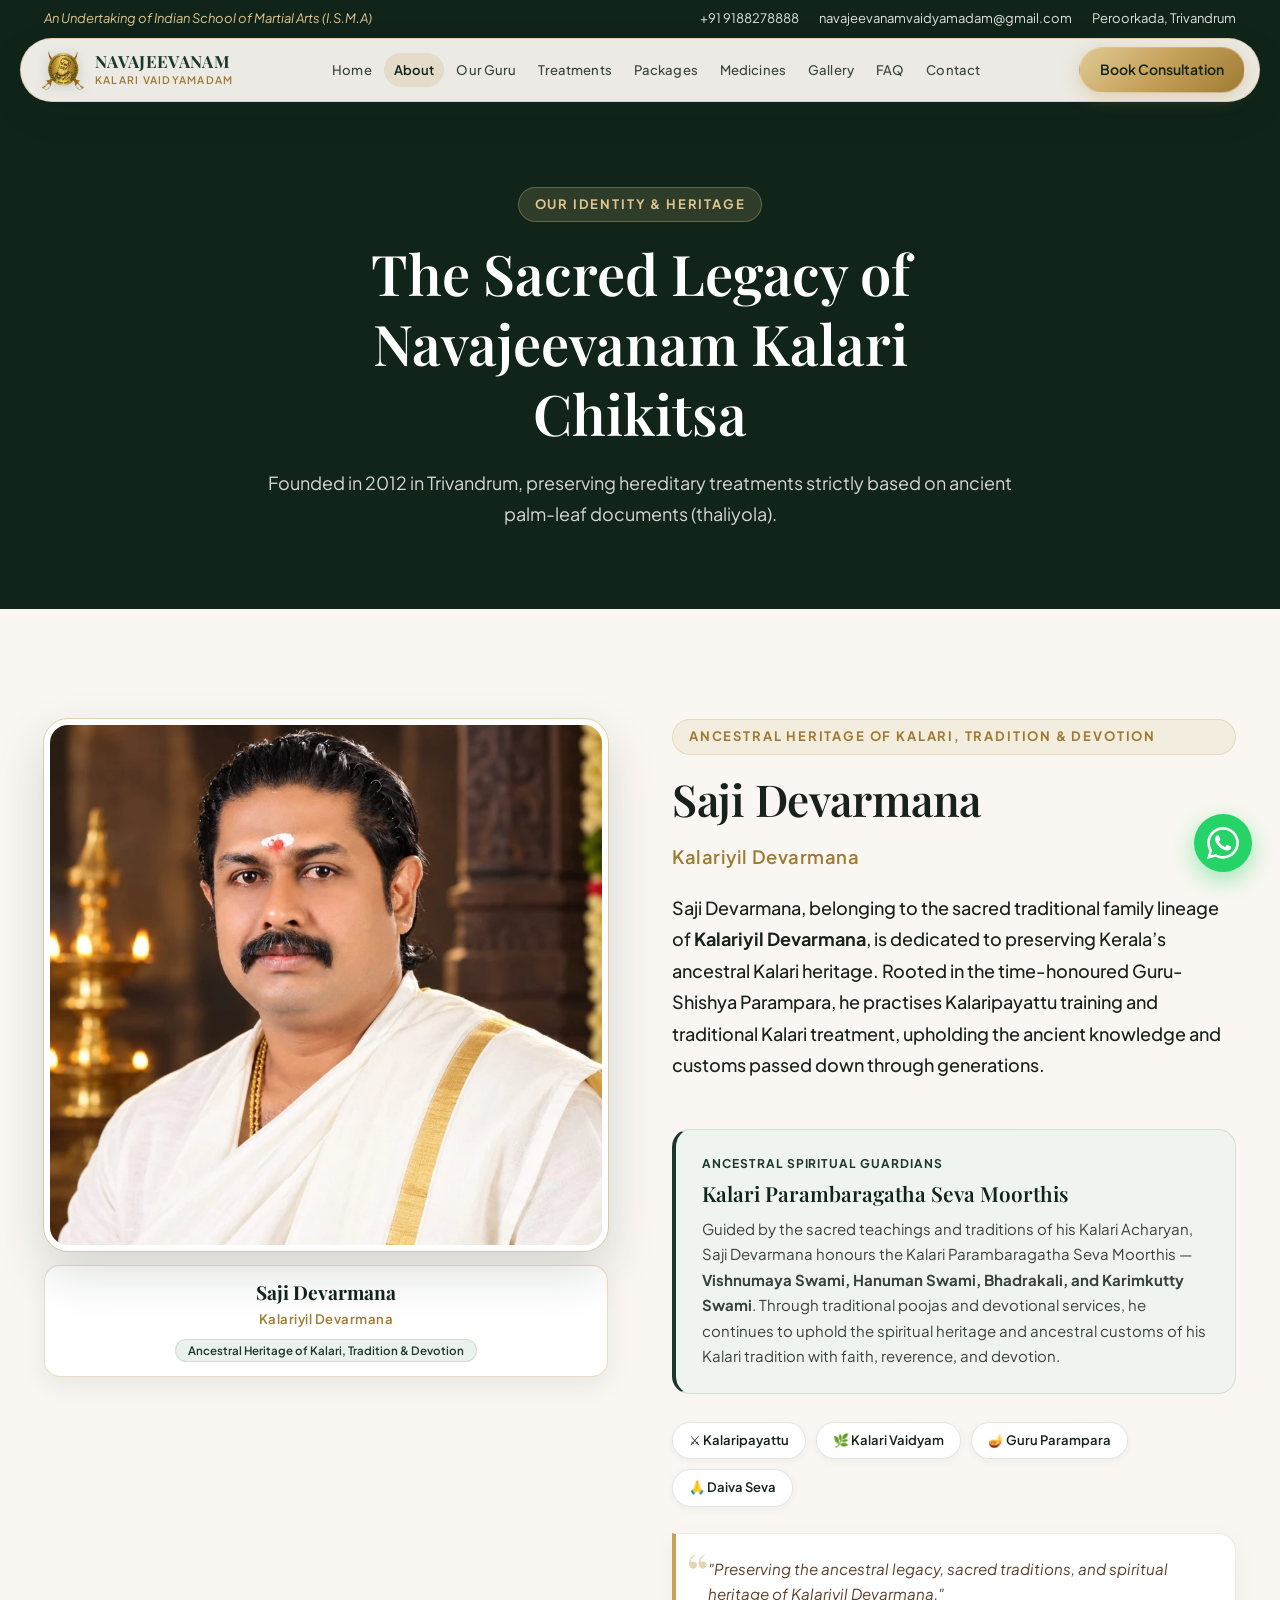
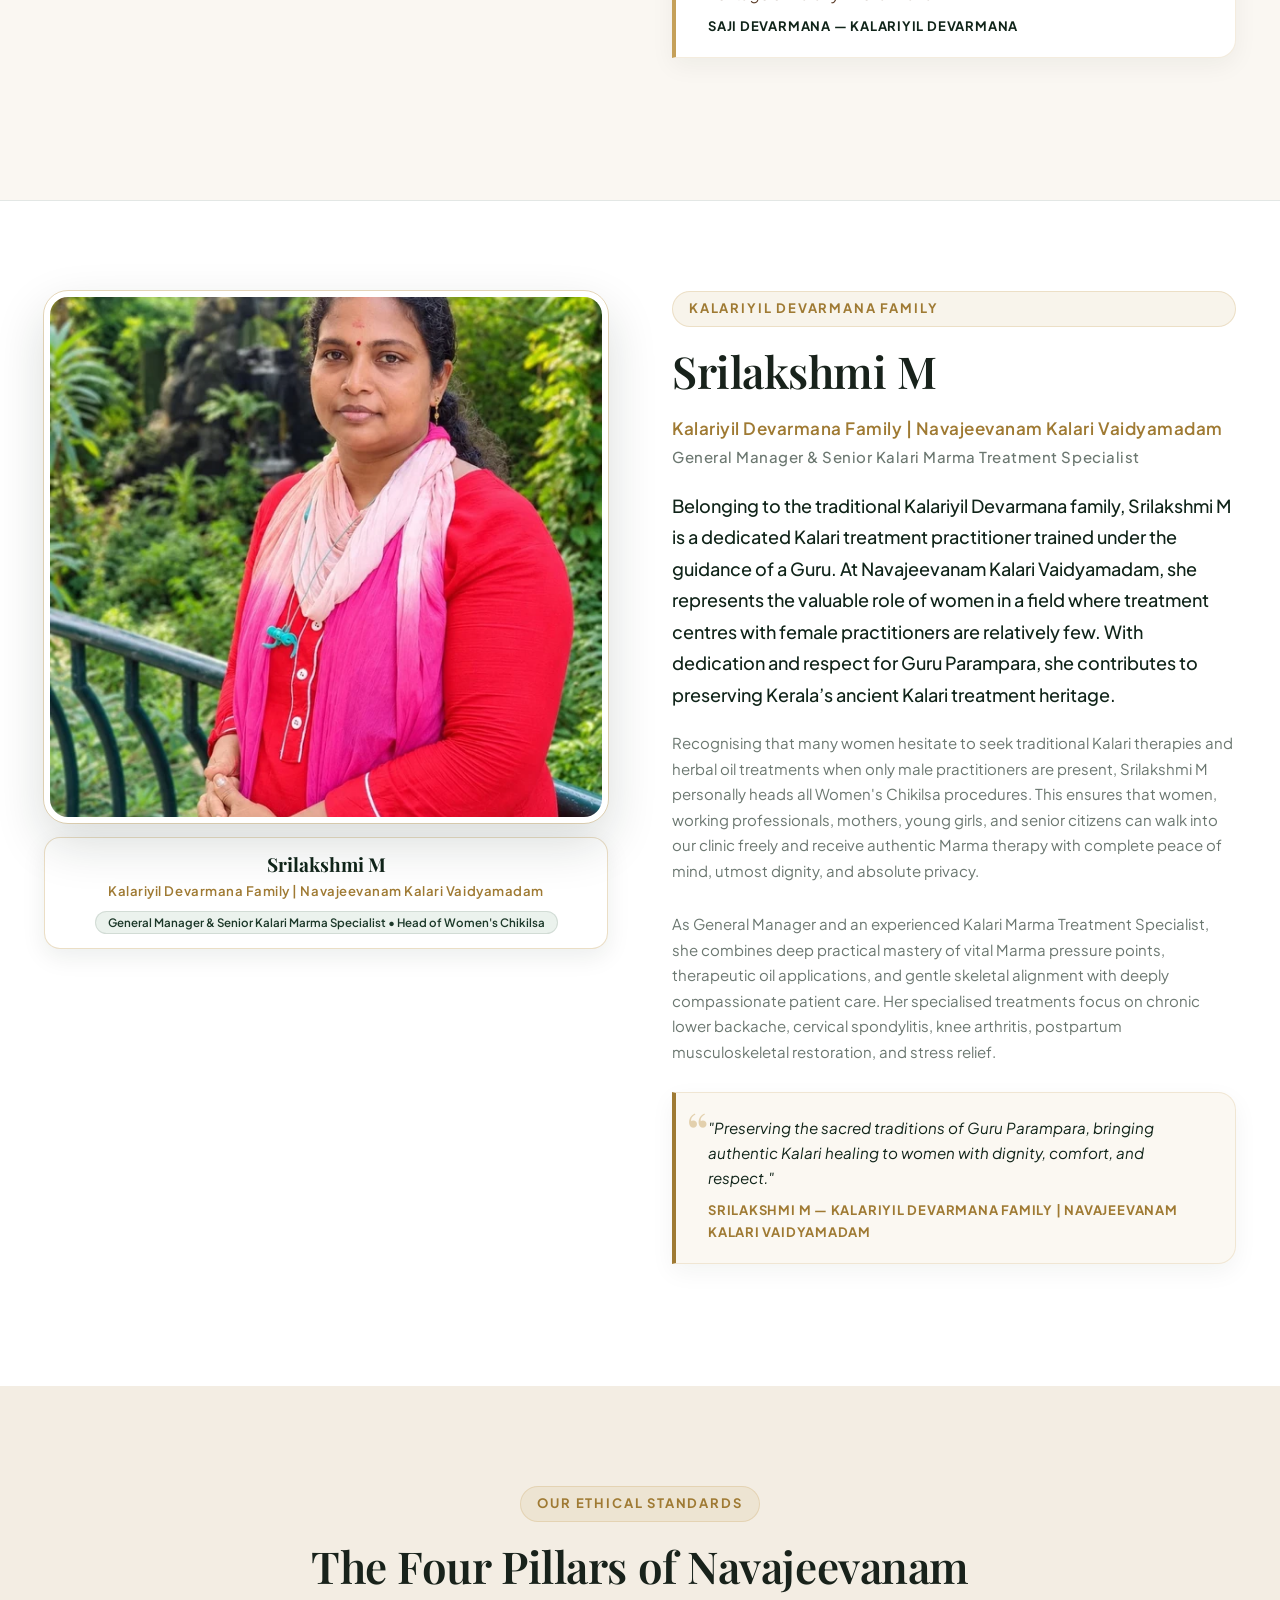
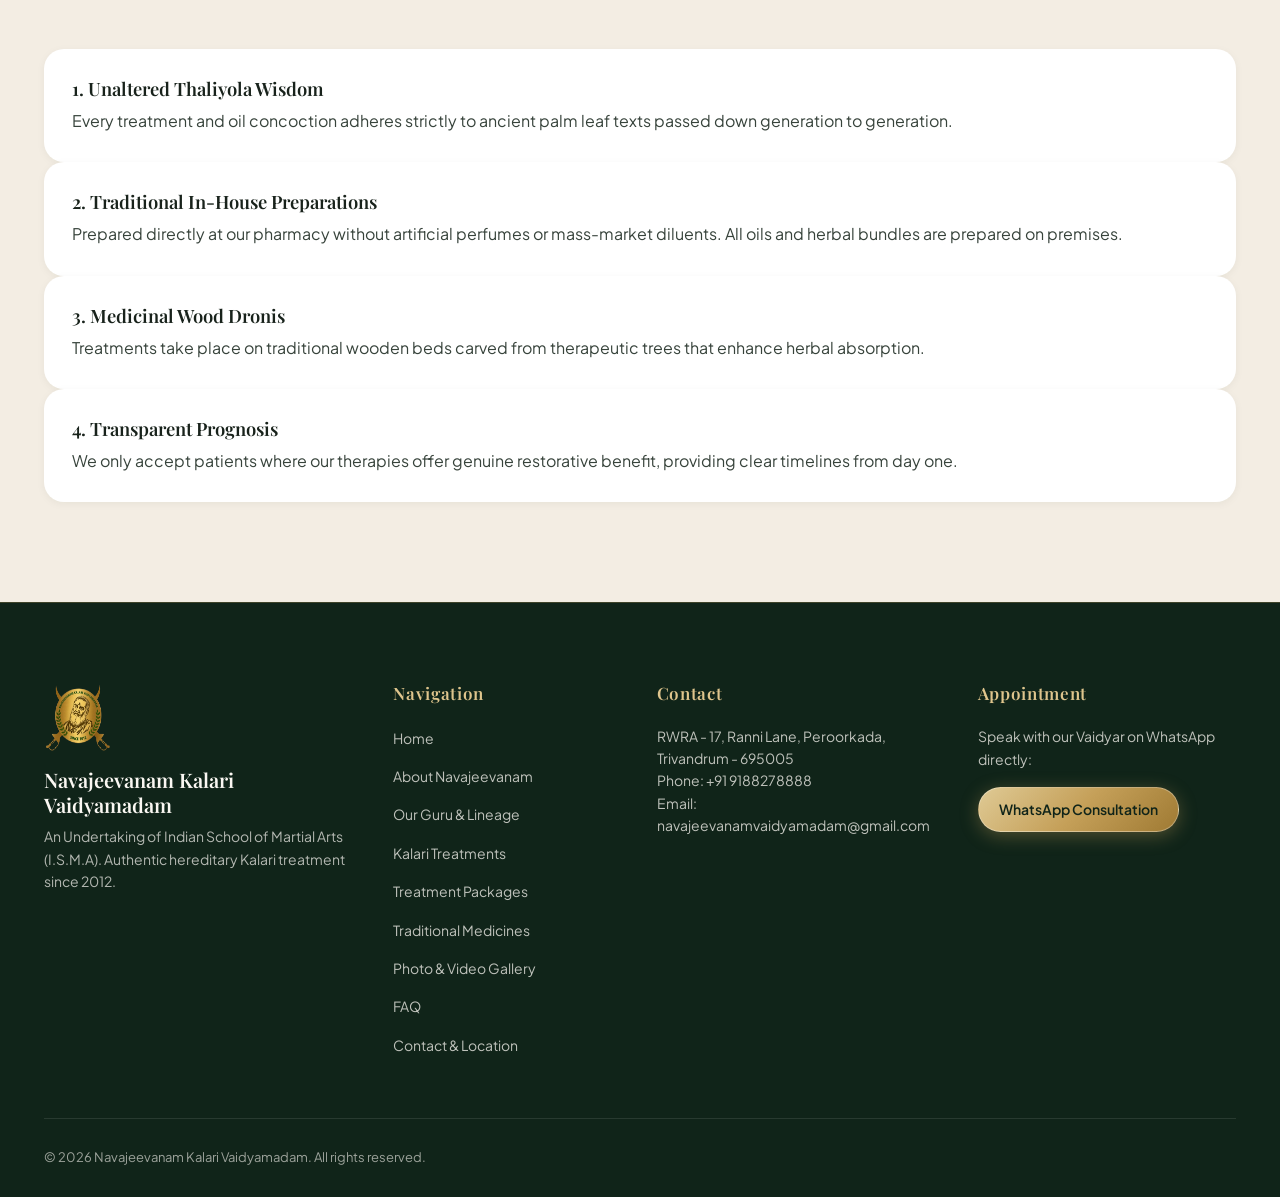
==== about.html @ 55a2aab6 "feat(leadership): update Srilakshmi M biography with client wording and standardize Indian English s" ====
<!DOCTYPE html>
<html lang="en">
<head>
  <meta charset="UTF-8">
  <meta name="viewport" content="width=device-width, initial-scale=1.0">
  <title>About Us | Navajeevanam Kalari Vaidyamadam Trivandrum</title>
  <meta name="description" content="Discover the history of Navajeevanam Kalari Vaidyamadam, founded in 2012 by Saji Devarmana under the legendary guidance of Guru Hanumandas Swamiji.">
  <link rel="canonical" href="https://indianayurvedha.com/about.html">

  <link rel="preconnect" href="https://fonts.googleapis.com">
  <link rel="preconnect" href="https://fonts.gstatic.com" crossorigin>
  <link href="https://fonts.googleapis.com/css2?family=Cinzel:wght@500;600;700&family=Playfair+Display:ital,wght@0,500;0,600;0,700;1,400;1,600&family=Plus+Jakarta+Sans:wght@400;500;600;700&display=swap" rel="stylesheet">

  <link rel="stylesheet" href="css/style.css">
  <link rel="stylesheet" href="css/responsive.css">
  <link rel="icon" type="image/png" href="assets/logo/navajeevanam-logo-nobg.png">

  <!-- Social Media & Open Graph -->
  <meta property="og:type" content="website">
  <meta property="og:title" content="About Us | Navajeevanam Kalari Vaidyamadam Trivandrum">
  <meta property="og:description" content="Discover the history of Navajeevanam Kalari Vaidyamadam, founded in 2012 by Saji Devarmana under the guidance of Guru Hanumandas Swamiji.">
  <meta property="og:url" content="https://indianayurvedha.com/about.html">
  <meta property="og:site_name" content="Navajeevanam Kalari Vaidyamadam">
  <meta property="og:image" content="https://indianayurvedha.com/assets/images/founder-sajith.webp">
  <meta name="twitter:card" content="summary_large_image">
  <meta name="twitter:title" content="About Us | Navajeevanam Kalari Vaidyamadam Trivandrum">
  <meta name="twitter:description" content="History of Navajeevanam Kalari Vaidyamadam and hereditary Kalari healing tradition in Trivandrum.">
  <meta name="twitter:image" content="https://indianayurvedha.com/assets/images/founder-sajith.webp">

  <!-- Schema.org Structured Data -->
  <script type="application/ld+json">
  {
    "@context": "https://schema.org",
    "@type": "AboutPage",
    "mainEntity": {
      "@type": "MedicalClinic",
      "name": "Navajeevanam Kalari Vaidyamadam",
      "founder": {
        "@type": "Person",
        "name": "Saji Devarmana",
        "jobTitle": "Founder & Chief Marma Consultant"
      },
      "telephone": "+919188278888",
      "address": {
        "@type": "PostalAddress",
        "streetAddress": "RWRA - 17, Ranni Lane, Peroorkada",
        "addressLocality": "Thiruvananthapuram",
        "addressRegion": "Kerala",
        "postalCode": "695005",
        "addressCountry": "IN"
      }
    }
  }
  </script>
</head>
<body>

  <!-- Top Bar -->
  <div class="top-bar">
    <div class="container top-bar-content">
      <div class="top-bar-left">
        <span>An Undertaking of Indian School of Martial Arts (I.S.M.A)</span>
      </div>
      <div class="top-bar-right">
        <a href="tel:+919188278888" class="top-bar-link">+91 9188278888</a>
        <a href="mailto:navajeevanamvaidyamadam@gmail.com" class="top-bar-link">navajeevanamvaidyamadam@gmail.com</a>
        <span class="top-bar-link">Peroorkada, Trivandrum</span>
      </div>
    </div>
  </div>

  <!-- Pill Header -->
  <header class="header-wrapper">
    <nav class="nav-pill">
      <a href="index.html" class="nav-brand" aria-label="Navajeevanam Home">
        <img src="assets/logo/navajeevanam-logo-nobg.png" alt="Navajeevanam Emblem" class="nav-logo-img">
        <div class="nav-brand-text">
          <span class="nav-brand-name">NAVAJEEVANAM</span>
          <span class="nav-brand-sub">Kalari Vaidyamadam</span>
        </div>
      </a>

      <ul class="nav-menu">
        <li><a href="index.html" class="nav-link">Home</a></li>
        <li><a href="about.html" class="nav-link active">About</a></li>
        <li><a href="guru.html" class="nav-link">Our Guru</a></li>
        <li><a href="treatments.html" class="nav-link">Treatments</a></li>
        <li><a href="packages.html" class="nav-link">Packages</a></li>
        <li><a href="medicines.html" class="nav-link">Medicines</a></li>
        <li><a href="gallery.html" class="nav-link">Gallery</a></li>
        <li><a href="faq.html" class="nav-link">FAQ</a></li>
        <li><a href="contact.html" class="nav-link">Contact</a></li>
      </ul>

      <div class="nav-actions">
        <a href="contact.html" class="btn btn-primary btn-sm trigger-consult-modal">
          <span>Book Consultation</span>
        </a>
        <button class="mobile-menu-btn" aria-label="Open Mobile Menu">
          <svg width="24" height="24" fill="none" stroke="currentColor" stroke-width="2" viewBox="0 0 24 24"><line x1="4" x2="20" y1="12" y2="12"/><line x1="4" x2="20" y1="6" y2="6"/><line x1="4" x2="20" y1="18" y2="18"/></svg>
        </button>
      </div>
    </nav>
  </header>

  <!-- Mobile Drawer -->
  <div class="mobile-drawer" id="mobileDrawer">
    <div class="mobile-drawer-header">
      <div class="nav-brand">
        <img src="assets/logo/navajeevanam-logo-nobg.png" alt="Navajeevanam Logo" style="width: 44px; height: 44px;">
        <span style="font-family: var(--font-serif); color: #fff; font-size: 1.1rem; font-weight: 700;">Navajeevanam</span>
      </div>
      <button class="mobile-drawer-close" id="mobileDrawerClose" aria-label="Close Menu">✕</button>
    </div>
    <ul class="mobile-nav-links">
      <li><a href="index.html" class="mobile-nav-link">Home <span>→</span></a></li>
      <li><a href="about.html" class="mobile-nav-link">About Navajeevanam <span>→</span></a></li>
      <li><a href="guru.html" class="mobile-nav-link">Our Guru & Lineage <span>→</span></a></li>
      <li><a href="treatments.html" class="mobile-nav-link">Kalari Treatments <span>→</span></a></li>
      <li><a href="packages.html" class="mobile-nav-link">Treatment Packages <span>→</span></a></li>
      <li><a href="medicines.html" class="mobile-nav-link">Traditional Medicines <span>→</span></a></li>
      <li><a href="gallery.html" class="mobile-nav-link">Gallery <span>→</span></a></li>
      <li><a href="faq.html" class="mobile-nav-link">FAQ <span>→</span></a></li>
      <li><a href="contact.html" class="mobile-nav-link">Contact & Location <span>→</span></a></li>
    </ul>
    <div class="mobile-drawer-footer">
      <a href="tel:+919188278888" class="btn btn-secondary" style="width: 100%;">Call: +91 9188278888</a>
      <a href="contact.html" class="btn btn-primary" style="width: 100%;">Book Doctor Consultation</a>
    </div>
  </div>

  <!-- Page Header Hero -->
  <section style="background: var(--forest-dark); padding: 150px 0 80px; color: #fff; position: relative; margin-top: -65px;">
    <div class="container" style="text-align: center; max-width: 800px;">
      <span class="section-tag light">Our Identity & Heritage</span>
      <h1 style="font-size: clamp(2.4rem, 4.5vw, 3.5rem); color: #fff; margin-bottom: 20px;">
        The Sacred Legacy of Navajeevanam Kalari Chikitsa
      </h1>
      <p style="font-size: 1.125rem; color: rgba(250, 247, 242, 0.85); line-height: 1.7;">
        Founded in 2012 in Trivandrum, preserving hereditary treatments strictly based on ancient palm-leaf documents (thaliyola).
      </p>
    </div>
  </section>

  <!-- Detailed Founder & Heritage Story -->
  <section class="about-section">
    <div class="container">
      <div class="about-grid" style="align-items: start;">
        <div class="about-visual">
          <div class="about-visual-main">
            <img src="assets/images/founder-sajith.webp" alt="Saji Devarmana - Kalariyil Devarmana" width="540" height="540" loading="lazy">
          </div>
          <div class="photo-identity-bar">
            <h3 class="photo-person-name">Saji Devarmana</h3>
            <p class="photo-person-role">Kalariyil Devarmana</p>
            <span class="photo-person-badge">Ancestral Heritage of Kalari, Tradition & Devotion</span>
          </div>
        </div>

        <div class="about-text-content">
          <span class="section-tag">Ancestral Heritage of Kalari, Tradition & Devotion</span>
          <h2 class="section-title">Saji Devarmana</h2>
          <p class="treatment-sanskrit" style="font-size: 1.15rem; margin-bottom: 20px; color: var(--gold-dark); font-weight: 600;">
            Kalariyil Devarmana
          </p>

          <p class="lead-text">
            Saji Devarmana, belonging to the sacred traditional family lineage of <strong>Kalariyil Devarmana</strong>, is dedicated to preserving Kerala’s ancestral Kalari heritage. Rooted in the time-honoured Guru-Shishya Parampara, he practises Kalaripayattu training and traditional Kalari treatment, upholding the ancient knowledge and customs passed down through generations.
          </p>

          <!-- Kalari Parambaragatha Seva Moorthis Box -->
          <div style="margin: 28px 0; padding: 24px 26px; background: rgba(235, 242, 237, 0.7); border: 1px solid var(--forest-border); border-left: 4px solid var(--forest-primary); border-radius: 18px;">
            <div style="font-size: 0.75rem; text-transform: uppercase; letter-spacing: 0.08em; color: var(--forest-primary); font-weight: 700; margin-bottom: 6px;">Ancestral Spiritual Guardians</div>
            <h3 style="font-family: var(--font-serif); font-size: 1.3rem; color: var(--forest-dark); margin: 0 0 10px;">Kalari Parambaragatha Seva Moorthis</h3>
            <p style="font-size: 0.9375rem; color: var(--text-body); line-height: 1.7; margin: 0;">
              Guided by the sacred teachings and traditions of his Kalari Acharyan, Saji Devarmana honours the Kalari Parambaragatha Seva Moorthis — <strong>Vishnumaya Swami, Hanuman Swami, Bhadrakali, and Karimkutty Swami</strong>. Through traditional poojas and devotional services, he continues to uphold the spiritual heritage and ancestral customs of his Kalari tradition with faith, reverence, and devotion.
            </p>
          </div>

          <!-- Four Pillars Strip: Kalaripayattu • Kalari Vaidyam • Guru Parampara • Daiva Seva -->
          <div style="display: flex; flex-wrap: wrap; gap: 10px; margin-bottom: 26px;">
            <span style="display: inline-flex; align-items: center; padding: 7px 16px; background: #fff; border: 1px solid var(--forest-border); border-radius: 9999px; font-size: 0.8125rem; font-weight: 600; color: var(--forest-dark); box-shadow: var(--shadow-sm);">⚔️ Kalaripayattu</span>
            <span style="display: inline-flex; align-items: center; padding: 7px 16px; background: #fff; border: 1px solid var(--forest-border); border-radius: 9999px; font-size: 0.8125rem; font-weight: 600; color: var(--forest-dark); box-shadow: var(--shadow-sm);">🌿 Kalari Vaidyam</span>
            <span style="display: inline-flex; align-items: center; padding: 7px 16px; background: #fff; border: 1px solid var(--forest-border); border-radius: 9999px; font-size: 0.8125rem; font-weight: 600; color: var(--forest-dark); box-shadow: var(--shadow-sm);">🪔 Guru Parampara</span>
            <span style="display: inline-flex; align-items: center; padding: 7px 16px; background: #fff; border: 1px solid var(--forest-border); border-radius: 9999px; font-size: 0.8125rem; font-weight: 600; color: var(--forest-dark); box-shadow: var(--shadow-sm);">🙏 Daiva Seva</span>
          </div>

          <div class="founder-quote-box">
            <p class="founder-quote-text">
              "Preserving the ancestral legacy, sacred traditions, and spiritual heritage of Kalariyil Devarmana."
            </p>
            <div class="founder-name">Saji Devarmana — Kalariyil Devarmana</div>
          </div>
        </div>
      </div>
    </div>
  </section>

  <!-- Dedicated Women's Chikilsa & General Manager Leadership Section -->
  <section class="about-section" style="background: #fff; border-top: 1px solid var(--forest-border); padding: 90px 0;">
    <div class="container">
      <div class="about-grid" style="align-items: start;">
        <div class="about-visual">
          <div class="about-visual-main">
            <img src="assets/images/specialist-general-manager.webp" alt="Srilakshmi M - Kalariyil Devarmana Family | Navajeevanam Kalari Vaidyamadam" width="540" height="540" loading="lazy">
          </div>
          <div class="photo-identity-bar">
            <h3 class="photo-person-name">Srilakshmi M</h3>
            <p class="photo-person-role">Kalariyil Devarmana Family | Navajeevanam Kalari Vaidyamadam</p>
            <span class="photo-person-badge">General Manager & Senior Kalari Marma Specialist • Head of Women's Chikilsa</span>
          </div>
        </div>

        <div class="about-text-content">
          <span class="section-tag">Kalariyil Devarmana Family</span>
          <h2 class="section-title">Srilakshmi M</h2>
          <p class="treatment-sanskrit" style="font-size: 1.0625rem; font-weight: 600; color: var(--gold-dark); margin-bottom: 20px;">
            Kalariyil Devarmana Family | Navajeevanam Kalari Vaidyamadam<br>
            <span style="font-size: 0.9375rem; font-weight: 500; color: var(--text-muted);">General Manager & Senior Kalari Marma Treatment Specialist</span>
          </p>

          <p class="lead-text" style="color: var(--forest-dark); font-weight: 500;">
            Belonging to the traditional Kalariyil Devarmana family, Srilakshmi M is a dedicated Kalari treatment practitioner trained under the guidance of a Guru. At Navajeevanam Kalari Vaidyamadam, she represents the valuable role of women in a field where treatment centres with female practitioners are relatively few. With dedication and respect for Guru Parampara, she contributes to preserving Kerala’s ancient Kalari treatment heritage.
          </p>
          <p class="body-text">
            Recognising that many women hesitate to seek traditional Kalari therapies and herbal oil treatments when only male practitioners are present, Srilakshmi M personally heads all Women's Chikilsa procedures. This ensures that women, working professionals, mothers, young girls, and senior citizens can walk into our clinic freely and receive authentic Marma therapy with complete peace of mind, utmost dignity, and absolute privacy.
          </p>
          <p class="body-text">
            As General Manager and an experienced Kalari Marma Treatment Specialist, she combines deep practical mastery of vital Marma pressure points, therapeutic oil applications, and gentle skeletal alignment with deeply compassionate patient care. Her specialised treatments focus on chronic lower backache, cervical spondylitis, knee arthritis, postpartum musculoskeletal restoration, and stress relief.
          </p>

          <div class="founder-quote-box" style="border-left-color: var(--gold-dark); background: rgba(197, 160, 89, 0.08);">
            <p class="founder-quote-text" style="color: var(--forest-dark); font-style: italic;">
              "Preserving the sacred traditions of Guru Parampara, bringing authentic Kalari healing to women with dignity, comfort, and respect."
            </p>
            <div class="founder-name" style="color: var(--gold-dark);">Srilakshmi M — Kalariyil Devarmana Family | Navajeevanam Kalari Vaidyamadam</div>
          </div>
        </div>
      </div>
    </div>
  </section>

  <!-- Key Pillars Section -->
  <section style="background: var(--cream-alt); padding: 100px 0;">
    <div class="container">
      <div class="section-header-center">
        <span class="section-tag">Our Ethical Standards</span>
        <h2 class="section-title">The Four Pillars of Navajeevanam</h2>
      </div>

      <div class="trust-grid" style="margin-top: 40px;">
        <div class="trust-card" style="background: #fff; padding: 28px; border-radius: 20px; box-shadow: var(--shadow-sm);">
          <div>
            <h3 class="trust-card-title" style="font-size: 1.15rem; margin-bottom: 8px;">1. Unaltered Thaliyola Wisdom</h3>
            <p class="trust-card-text">Every treatment and oil concoction adheres strictly to ancient palm leaf texts passed down generation to generation.</p>
          </div>
        </div>

        <div class="trust-card" style="background: #fff; padding: 28px; border-radius: 20px; box-shadow: var(--shadow-sm);">
          <div>
            <h3 class="trust-card-title" style="font-size: 1.15rem; margin-bottom: 8px;">2. Traditional In-House Preparations</h3>
            <p class="trust-card-text">Prepared directly at our pharmacy without artificial perfumes or mass-market diluents. All oils and herbal bundles are prepared on premises.</p>
          </div>
        </div>

        <div class="trust-card" style="background: #fff; padding: 28px; border-radius: 20px; box-shadow: var(--shadow-sm);">
          <div>
            <h3 class="trust-card-title" style="font-size: 1.15rem; margin-bottom: 8px;">3. Medicinal Wood Dronis</h3>
            <p class="trust-card-text">Treatments take place on traditional wooden beds carved from therapeutic trees that enhance herbal absorption.</p>
          </div>
        </div>

        <div class="trust-card" style="background: #fff; padding: 28px; border-radius: 20px; box-shadow: var(--shadow-sm);">
          <div>
            <h3 class="trust-card-title" style="font-size: 1.15rem; margin-bottom: 8px;">4. Transparent Prognosis</h3>
            <p class="trust-card-text">We only accept patients where our therapies offer genuine restorative benefit, providing clear timelines from day one.</p>
          </div>
        </div>
      </div>
    </div>
  </section>

  <!-- Footer -->
  <footer class="site-footer">
    <div class="container">
      <div class="footer-top">
        <div>
          <img src="assets/logo/navajeevanam-logo-nobg.png" alt="Navajeevanam Logo" class="footer-brand-logo">
          <h3 class="footer-brand-title">Navajeevanam Kalari Vaidyamadam</h3>
          <p class="footer-brand-desc">An Undertaking of Indian School of Martial Arts (I.S.M.A). Authentic hereditary Kalari treatment since 2012.</p>
        </div>
        <div>
          <h4 class="footer-col-title">Navigation</h4>
          <ul class="footer-links-list">
            <li><a href="index.html">Home</a></li>
            <li><a href="about.html">About Navajeevanam</a></li>
            <li><a href="guru.html">Our Guru & Lineage</a></li>
            <li><a href="treatments.html">Kalari Treatments</a></li>
            <li><a href="packages.html">Treatment Packages</a></li>
            <li><a href="medicines.html">Traditional Medicines</a></li>
            <li><a href="gallery.html">Photo & Video Gallery</a></li>
            <li><a href="faq.html">FAQ</a></li>
            <li><a href="contact.html">Contact & Location</a></li>
          </ul>
        </div>
        <div>
          <h4 class="footer-col-title">Contact</h4>
          <p style="font-size: 0.875rem; line-height: 1.6; color: rgba(250, 247, 242, 0.75);">
            RWRA - 17, Ranni Lane, Peroorkada, Trivandrum - 695005<br>
            Phone: +91 9188278888<br>
            Email: navajeevanamvaidyamadam@gmail.com
          </p>
        </div>
        <div>
          <h4 class="footer-col-title">Appointment</h4>
          <p style="font-size: 0.875rem; color: rgba(250, 247, 242, 0.75); margin-bottom: 16px;">Speak with our Vaidyar on WhatsApp directly:</p>
          <a href="https://wa.me/919188278888" target="_blank" rel="noopener noreferrer" class="btn btn-primary btn-sm">WhatsApp Consultation</a>
        </div>
      </div>
      <div class="footer-bottom">
        <div>© 2026 Navajeevanam Kalari Vaidyamadam. All rights reserved.</div>
      </div>
    </div>
  </footer>

  <!-- Floating WhatsApp -->
  <a href="https://wa.me/919188278888" class="floating-whatsapp" aria-label="WhatsApp" target="_blank" rel="noopener noreferrer">
    <svg fill="currentColor" viewBox="0 0 24 24"><path d="M.057 24l1.687-6.163c-1.041-1.804-1.588-3.849-1.587-5.946.003-6.556 5.338-11.891 11.893-11.891 3.181.001 6.167 1.24 8.413 3.488 2.245 2.248 3.481 5.236 3.48 8.414-.003 6.557-5.338 11.892-11.893 11.892-1.99-.001-3.951-.5-5.688-1.448l-6.305 1.654zm6.597-3.807c1.676.995 3.276 1.591 5.392 1.592 5.448 0 9.886-4.434 9.889-9.885.002-5.462-4.415-9.89-9.881-9.892-5.452 0-9.887 4.434-9.889 9.884-.001 2.225.651 3.891 1.746 5.634l-.999 3.648 3.742-.981zm11.387-5.464c-.074-.124-.272-.198-.57-.347-.297-.149-1.758-.868-2.031-.967-.272-.099-.47-.149-.669.149-.198.297-.768.967-.941 1.165-.173.198-.347.223-.644.074-.297-.149-1.255-.462-2.39-1.475-.883-.788-1.48-1.761-1.653-2.059-.173-.297-.018-.458.13-.606.134-.133.297-.347.446-.521.151-.172.2-.296.3-.495.099-.198.05-.372-.025-.521-.075-.148-.669-1.611-.916-2.206-.242-.579-.487-.501-.669-.51l-.57-.01c-.198 0-.52.074-.792.372s-1.04 1.016-1.04 2.479 1.065 2.876 1.213 3.074c.149.198 2.095 3.2 5.076 4.487.709.306 1.263.489 1.694.626.712.226 1.36.194 1.872.118.571-.085 1.758-.719 2.006-1.413.248-.695.248-1.29.173-1.414z"/></svg>
  </a>

  <!-- Mobile Action Bar -->
  <div class="mobile-bottom-bar">
    <div class="mobile-bottom-grid">
      <a href="tel:+919188278888" class="mobile-bottom-btn call"><span>Call</span></a>
      <a href="https://wa.me/919188278888" target="_blank" rel="noopener noreferrer" class="mobile-bottom-btn whatsapp"><span>WhatsApp</span></a>
      <a href="contact.html" class="mobile-bottom-btn book"><span>Book</span></a>
    </div>
  </div>

  <script src="js/main.js"></script>
</body>
</html>
---- css/style.css ----
/* ==========================================================================
   Navajeevanam Kalari Vaidyamadam - Modern Heritage Stylesheet
   Designed with Kerala Ayurvedic Aesthetics, Glassmorphism & High-Conversion UI
   ========================================================================== */

:root {
  /* Brand Color Palette */
  --forest-dark: #102419;
  --forest-primary: #1C3829;
  --forest-light: #2A4F3B;
  --forest-subtle: #EBF2ED;
  --forest-border: rgba(28, 56, 41, 0.12);

  --cream-bg: #FAF7F2;
  --cream-card: #FFFFFF;
  --cream-alt: #F3EDE3;
  --cream-dark: #E9DFD0;

  --gold-primary: #C5A059;
  --gold-light: #DFC58D;
  --gold-dark: #9F7A33;
  --gold-glow: rgba(197, 160, 89, 0.28);
  --gold-gradient: linear-gradient(135deg, #DFCA95 0%, #C5A059 50%, #9F7A33 100%);

  --earth-brown: #5C3E2A;
  --earth-accent: #7A5338;

  --text-main: #18221B;
  --text-body: #37433B;
  --text-muted: #6B7770;
  --text-inverse: #FAF7F2;

  /* Typography */
  --font-serif: 'Playfair Display', Georgia, serif;
  --font-heading: 'Cinzel', 'Playfair Display', serif;
  --font-sans: 'Plus Jakarta Sans', system-ui, -apple-system, BlinkMacSystemFont, 'Segoe UI', Roboto, sans-serif;

  /* Elevation / Shadows */
  --shadow-sm: 0 2px 8px rgba(16, 36, 25, 0.05);
  --shadow-md: 0 8px 24px rgba(16, 36, 25, 0.08);
  --shadow-lg: 0 16px 40px rgba(16, 36, 25, 0.12);
  --shadow-xl: 0 24px 60px rgba(16, 36, 25, 0.18);
  --shadow-gold: 0 10px 30px rgba(197, 160, 89, 0.3);

  /* Transitions */
  --transition-fast: 0.2s cubic-bezier(0.16, 1, 0.3, 1);
  --transition-normal: 0.35s cubic-bezier(0.16, 1, 0.3, 1);
  --transition-slow: 0.6s cubic-bezier(0.16, 1, 0.3, 1);

  /* Spacing */
  --container-max: 1240px;
  --header-height: 80px;
}

/* Base Reset & Box Sizing */
*, *::before, *::after {
  box-sizing: border-box;
  margin: 0;
  padding: 0;
}

html {
  scroll-behavior: smooth;
  font-size: 16px;
  -webkit-text-size-adjust: 100%;
  overflow-x: hidden;
  max-width: 100vw;
  width: 100%;
}

body {
  font-family: var(--font-sans);
  background-color: var(--cream-bg);
  color: var(--text-body);
  line-height: 1.65;
  overflow-x: hidden;
  max-width: 100vw;
  width: 100%;
  position: relative;
  -webkit-font-smoothing: antialiased;
  -moz-osx-font-smoothing: grayscale;
}

img, svg, video, iframe {
  max-width: 100%;
  height: auto;
  display: block;
}

a {
  color: inherit;
  text-decoration: none;
  transition: color var(--transition-fast);
}

button, input, textarea, select {
  font-family: inherit;
  font-size: inherit;
}

/* Accessible Focus Indicators & Form States */
:focus-visible {
  outline: 2px solid var(--gold-dark);
  outline-offset: 3px;
}

.btn:focus-visible,
.mobile-menu-btn:focus-visible,
.modal-close-btn:focus-visible,
.faq-question:focus-visible {
  outline: 2.5px solid var(--gold-dark);
  outline-offset: 3px;
}

.form-input.has-error,
.form-select.has-error,
.form-textarea.has-error {
  border-color: #B91C1C !important;
  background-color: #FEF2F2 !important;
}

@media (prefers-reduced-motion: reduce) {
  *, *::before, *::after {
    animation-duration: 0.01ms !important;
    animation-iteration-count: 1 !important;
    transition-duration: 0.01ms !important;
    scroll-behavior: auto !important;
  }
}

.container {
  width: 100%;
  max-width: var(--container-max);
  margin-left: auto;
  margin-right: auto;
  padding-left: 24px;
  padding-right: 24px;
}

/* ==========================================================================
   Typography Utilities
   ========================================================================== */
h1, h2, h3, h4, h5, h6 {
  color: var(--text-main);
  font-family: var(--font-serif);
  font-weight: 600;
  line-height: 1.25;
}

.section-tag {
  display: inline-flex;
  align-items: center;
  gap: 8px;
  font-size: 0.8125rem;
  font-weight: 700;
  text-transform: uppercase;
  letter-spacing: 0.14em;
  color: var(--gold-dark);
  background: rgba(197, 160, 89, 0.12);
  padding: 6px 16px;
  border-radius: 999px;
  border: 1px solid rgba(197, 160, 89, 0.25);
  margin-bottom: 16px;
}

.section-tag.light {
  color: var(--gold-light);
  background: rgba(223, 197, 141, 0.15);
  border-color: rgba(223, 197, 141, 0.3);
}

.section-title {
  font-size: clamp(2rem, 3.5vw, 2.75rem);
  letter-spacing: -0.01em;
  margin-bottom: 16px;
}

.section-subtitle {
  font-size: 1.0625rem;
  color: var(--text-muted);
  max-width: 680px;
  margin-bottom: 48px;
}

.section-header-center {
  text-align: center;
  display: flex;
  flex-direction: column;
  align-items: center;
}

/* ==========================================================================
   Buttons & CTAs
   ========================================================================== */
.btn {
  display: inline-flex;
  align-items: center;
  justify-content: center;
  gap: 10px;
  padding: 14px 28px;
  font-size: 0.9375rem;
  font-weight: 600;
  border-radius: 999px;
  cursor: pointer;
  border: 1px solid transparent;
  transition: all var(--transition-normal);
  text-align: center;
  white-space: nowrap;
}

.btn-primary {
  background: var(--gold-gradient);
  color: var(--forest-dark);
  box-shadow: 0 4px 18px rgba(197, 160, 89, 0.35);
  border: 1px solid rgba(255, 255, 255, 0.3);
  position: relative;
  overflow: hidden;
}

.btn-primary::after {
  content: '';
  position: absolute;
  top: -50%;
  left: -150%;
  width: 60%;
  height: 200%;
  background: linear-gradient(
    105deg,
    rgba(255, 255, 255, 0) 0%,
    rgba(255, 255, 255, 0.4) 50%,
    rgba(255, 255, 255, 0) 100%
  );
  transform: rotate(25deg);
  animation: goldShimmerGlide 5s infinite ease-in-out;
  pointer-events: none;
}

@keyframes goldShimmerGlide {
  0%, 75% { left: -150%; }
  100% { left: 160%; }
}

.btn-primary:hover {
  transform: translateY(-2px);
  box-shadow: 0 8px 26px rgba(197, 160, 89, 0.5);
  filter: brightness(1.05);
}

.btn-secondary {
  background: rgba(255, 255, 255, 0.15);
  backdrop-filter: blur(8px);
  -webkit-backdrop-filter: blur(8px);
  color: var(--text-inverse);
  border: 1px solid rgba(255, 255, 255, 0.35);
}

.btn-secondary:hover {
  background: rgba(255, 255, 255, 0.28);
  transform: translateY(-2px);
}

.btn-forest {
  background: var(--forest-primary);
  color: var(--cream-bg);
  box-shadow: 0 4px 16px rgba(28, 56, 41, 0.25);
}

.btn-forest:hover {
  background: var(--forest-dark);
  transform: translateY(-2px);
  box-shadow: 0 8px 24px rgba(28, 56, 41, 0.35);
}

.btn-outline-forest {
  background: transparent;
  color: var(--forest-primary);
  border: 1.5px solid var(--forest-primary);
}

.btn-outline-forest:hover {
  background: var(--forest-primary);
  color: #fff;
  transform: translateY(-2px);
}

.btn-sm {
  padding: 10px 20px;
  font-size: 0.875rem;
}

.btn-icon {
  width: 18px;
  height: 18px;
  transition: transform var(--transition-fast);
}

.btn:hover .btn-icon {
  transform: translateX(4px);
}

/* ==========================================================================
   Top Header Bar (Notice / Direct Contact)
   ========================================================================== */
.top-bar {
  background: var(--forest-dark);
  color: rgba(250, 247, 242, 0.85);
  font-size: 0.8125rem;
  padding: 8px 0;
  border-bottom: 1px solid rgba(197, 160, 89, 0.2);
}

.top-bar-content {
  display: flex;
  justify-content: space-between;
  align-items: center;
  flex-wrap: wrap;
  gap: 12px;
}

.top-bar-left {
  display: flex;
  align-items: center;
  gap: 16px;
  font-style: italic;
  color: var(--gold-light);
}

.top-bar-right {
  display: flex;
  align-items: center;
  gap: 20px;
}

.top-bar-link {
  display: inline-flex;
  align-items: center;
  gap: 6px;
  color: rgba(250, 247, 242, 0.9);
}

.top-bar-link:hover {
  color: var(--gold-light);
}

/* ==========================================================================
   Pill-Shaped Sticky Navigation Header
   ========================================================================== */
.header-wrapper {
  position: sticky;
  top: 14px;
  z-index: 1000;
  width: 100%;
  padding: 0 20px;
  pointer-events: none;
}

.nav-pill {
  pointer-events: auto;
  max-width: var(--container-max);
  margin: 0 auto;
  background: rgba(250, 247, 242, 0.94);
  backdrop-filter: blur(20px);
  -webkit-backdrop-filter: blur(20px);
  border: 1px solid rgba(197, 160, 89, 0.35);
  box-shadow: 0 12px 36px rgba(16, 36, 25, 0.1);
  border-radius: 999px;
  padding: 8px 14px 8px 20px;
  display: flex;
  align-items: center;
  justify-content: space-between;
  gap: 16px;
  transition: all var(--transition-normal);
}

.nav-pill.scrolled {
  background: rgba(250, 247, 242, 0.98);
  box-shadow: 0 16px 45px rgba(16, 36, 25, 0.15);
  top: 8px;
}

.nav-brand {
  display: flex;
  align-items: center;
  gap: 10px;
  flex-shrink: 0;
}

.nav-logo-img {
  width: 44px;
  height: 44px;
  object-fit: contain;
  filter: drop-shadow(0 2px 6px rgba(16, 36, 25, 0.15));
}

.nav-brand-text {
  display: flex;
  flex-direction: column;
}

.nav-brand-name {
  font-family: var(--font-serif);
  font-size: 1.05rem;
  font-weight: 700;
  color: var(--forest-primary);
  line-height: 1.1;
  letter-spacing: 0.02em;
  white-space: nowrap;
}

.nav-brand-sub {
  font-size: 0.65rem;
  letter-spacing: 0.12em;
  text-transform: uppercase;
  color: var(--gold-dark);
  font-weight: 600;
  white-space: nowrap;
}

.nav-menu {
  display: flex;
  align-items: center;
  list-style: none;
  gap: 2px;
  margin: 0;
  padding: 0;
  flex-wrap: nowrap;
}

.nav-link {
  font-size: 0.82rem;
  font-weight: 500;
  color: var(--text-body);
  padding: 6px 10px;
  border-radius: 999px;
  white-space: nowrap;
  letter-spacing: 0.01em;
  transition: all var(--transition-fast);
  display: inline-block;
}

.nav-link:hover,
.nav-link.active {
  color: var(--forest-dark);
  background: rgba(197, 160, 89, 0.2);
  font-weight: 600;
}

.nav-actions {
  display: flex;
  align-items: center;
  gap: 10px;
  flex-shrink: 0;
}

.mobile-menu-btn {
  display: none;
  background: none;
  border: none;
  width: 42px;
  height: 42px;
  border-radius: 50%;
  color: var(--forest-primary);
  cursor: pointer;
  align-items: center;
  justify-content: center;
  transition: background var(--transition-fast);
}

.mobile-menu-btn:hover {
  background: rgba(197, 160, 89, 0.15);
}

/* Mobile Drawer */
.mobile-drawer {
  position: fixed;
  inset: 0;
  background: rgba(16, 36, 25, 0.96);
  backdrop-filter: blur(24px);
  -webkit-backdrop-filter: blur(24px);
  z-index: 2000;
  display: flex;
  flex-direction: column;
  padding: 32px 24px;
  opacity: 0;
  visibility: hidden;
  transition: all var(--transition-normal);
  pointer-events: none;
}

.mobile-drawer.open {
  opacity: 1;
  visibility: visible;
  pointer-events: auto;
}

.mobile-drawer-header {
  display: flex;
  justify-content: space-between;
  align-items: center;
  margin-bottom: 40px;
}

.mobile-drawer-close {
  background: rgba(255, 255, 255, 0.1);
  border: 1px solid rgba(255, 255, 255, 0.2);
  color: #fff;
  width: 44px;
  height: 44px;
  border-radius: 50%;
  cursor: pointer;
  display: flex;
  align-items: center;
  justify-content: center;
}

.mobile-nav-links {
  list-style: none;
  display: flex;
  flex-direction: column;
  gap: 16px;
  margin-bottom: auto;
}

.mobile-nav-link {
  color: var(--cream-bg);
  font-family: var(--font-serif);
  font-size: 1.5rem;
  font-weight: 600;
  display: flex;
  align-items: center;
  justify-content: space-between;
  padding: 10px 0;
  border-bottom: 1px solid rgba(255, 255, 255, 0.1);
}

.mobile-nav-link:hover {
  color: var(--gold-light);
  padding-left: 8px;
}

.mobile-drawer-footer {
  display: flex;
  flex-direction: column;
  gap: 16px;
  padding-top: 24px;
}

/* ==========================================================================
   Hero Section
   ========================================================================== */
.hero-section {
  position: relative;
  min-height: clamp(650px, 88vh, 860px);
  margin-top: -65px; /* Blend under floating header */
  display: flex;
  align-items: center;
  padding: 150px 0 80px;
  background: var(--forest-dark);
  color: var(--text-inverse);
  overflow: hidden;
}

.hero-bg-container {
  position: absolute;
  inset: 0;
  z-index: 1;
  overflow: hidden;
}

@keyframes ambientZoom {
  0% { transform: scale(1.02); }
  100% { transform: scale(1.08); }
}

.hero-bg-img {
  width: 100%;
  height: 100%;
  object-fit: cover;
  object-position: center 35%;
  opacity: 0.38;
  filter: contrast(1.1) saturate(1.15);
  animation: ambientZoom 22s ease-in-out infinite alternate;
  will-change: transform;
}

.hero-section:hover .hero-bg-img {
  animation-play-state: paused;
}

.hero-overlay {
  position: absolute;
  inset: 0;
  background: 
    radial-gradient(circle at 75% 30%, rgba(197, 160, 89, 0.18) 0%, transparent 55%),
    radial-gradient(circle at 15% 75%, rgba(42, 79, 59, 0.6) 0%, transparent 60%),
    linear-gradient(
      180deg,
      rgba(16, 36, 25, 0.86) 0%,
      rgba(24, 48, 35, 0.74) 45%,
      rgba(16, 36, 25, 0.96) 100%
    );
  z-index: 2;
}

.hero-content {
  position: relative;
  z-index: 3;
  max-width: 840px;
}

.hero-badge {
  display: inline-flex;
  align-items: center;
  gap: 10px;
  background: rgba(223, 197, 141, 0.16);
  border: 1px solid rgba(223, 197, 141, 0.4);
  color: var(--gold-light);
  padding: 8px 22px;
  border-radius: 999px;
  font-size: 0.85rem;
  font-weight: 600;
  letter-spacing: 0.08em;
  text-transform: uppercase;
  margin-bottom: 24px;
  backdrop-filter: blur(12px);
  -webkit-backdrop-filter: blur(12px);
  box-shadow: 0 4px 16px rgba(0, 0, 0, 0.2);
}

.hero-title {
  font-size: clamp(2.4rem, 4.8vw, 3.85rem);
  font-weight: 700;
  line-height: 1.16;
  color: #FFFFFF;
  margin-bottom: 24px;
  text-shadow: 0 4px 24px rgba(0, 0, 0, 0.4);
  letter-spacing: -0.01em;
}

.hero-title span {
  background: var(--gold-gradient);
  -webkit-background-clip: text;
  -webkit-text-fill-color: transparent;
  font-style: italic;
}

.hero-desc {
  font-size: clamp(1.0625rem, 1.8vw, 1.25rem);
  line-height: 1.75;
  color: rgba(250, 247, 242, 0.92);
  margin-bottom: 36px;
  max-width: 720px;
}

.hero-ctas {
  display: flex;
  align-items: center;
  flex-wrap: wrap;
  gap: 16px;
  margin-bottom: 28px;
}

/* Condition Quick-Pills */
.hero-condition-chips {
  display: flex;
  align-items: center;
  gap: 12px;
  margin-bottom: 36px;
  flex-wrap: wrap;
}

.condition-chip-label {
  font-size: 0.8125rem;
  color: var(--gold-light);
  font-weight: 600;
  letter-spacing: 0.05em;
  text-transform: uppercase;
}

.condition-chips-list {
  display: flex;
  align-items: center;
  gap: 10px;
  flex-wrap: wrap;
}

.condition-chip {
  background: rgba(255, 255, 255, 0.08);
  border: 1px solid rgba(197, 160, 89, 0.4);
  color: #FFFFFF;
  padding: 6px 14px;
  border-radius: 999px;
  font-size: 0.82rem;
  font-weight: 500;
  text-decoration: none;
  backdrop-filter: blur(8px);
  -webkit-backdrop-filter: blur(8px);
  transition: all var(--transition-fast);
  display: inline-flex;
  align-items: center;
  gap: 6px;
  cursor: pointer;
}

.condition-chip:hover {
  background: rgba(197, 160, 89, 0.25);
  border-color: var(--gold-light);
  transform: translateY(-2px);
  box-shadow: 0 4px 12px rgba(197, 160, 89, 0.25);
  color: #FFFFFF;
}

/* 3-Stat Luxury Proof Strip */
.hero-stat-strip {
  display: inline-flex;
  align-items: center;
  gap: 28px;
  padding: 16px 28px;
  background: rgba(16, 36, 25, 0.65);
  border: 1px solid rgba(197, 160, 89, 0.35);
  border-radius: 16px;
  backdrop-filter: blur(12px);
  -webkit-backdrop-filter: blur(12px);
  box-shadow: 0 8px 30px rgba(0, 0, 0, 0.25);
  margin-top: 4px;
}

.hero-stat-item {
  display: flex;
  flex-direction: column;
}

.hero-stat-num {
  font-family: var(--font-serif);
  font-size: 1.25rem;
  font-weight: 700;
  color: var(--gold-light);
  line-height: 1.1;
}

.hero-stat-sub {
  font-size: 0.72rem;
  color: rgba(250, 247, 242, 0.75);
  letter-spacing: 0.04em;
  text-transform: uppercase;
  margin-top: 3px;
}

.hero-stat-divider {
  width: 1px;
  height: 32px;
  background: rgba(197, 160, 89, 0.25);
}

.hero-trust-indicators {
  display: flex;
  align-items: center;
  gap: 28px;
  padding-top: 24px;
  border-top: 1px solid rgba(197, 160, 89, 0.25);
  flex-wrap: wrap;
}

.trust-item {
  display: flex;
  align-items: center;
  gap: 10px;
  font-size: 0.875rem;
  color: rgba(250, 247, 242, 0.9);
  font-weight: 500;
}

.trust-item svg {
  color: var(--gold-light);
  flex-shrink: 0;
  filter: drop-shadow(0 0 6px rgba(197, 160, 89, 0.4));
}

/* ==========================================================================
   Trust Strip / Luxury Credibility Bar
   ========================================================================== */
.trust-strip {
  background: var(--cream-bg);
  padding: 0;
  margin-top: -34px;
  position: relative;
  z-index: 10;
}

.trust-bar-container {
  background: #FFFFFF;
  border-radius: 20px;
  border: 1px solid rgba(197, 160, 89, 0.35);
  box-shadow: 0 16px 40px rgba(16, 36, 25, 0.08);
  padding: 24px 30px;
  display: grid;
  grid-template-columns: repeat(4, 1fr);
  gap: 24px;
}

.trust-item-box {
  display: flex;
  align-items: center;
  gap: 16px;
  padding-right: 16px;
  border-right: 1px solid rgba(197, 160, 89, 0.2);
}

.trust-item-box:last-child {
  border-right: none;
  padding-right: 0;
}

.trust-item-icon {
  width: 48px;
  height: 48px;
  border-radius: 14px;
  background: rgba(197, 160, 89, 0.12);
  border: 1px solid rgba(197, 160, 89, 0.3);
  display: flex;
  align-items: center;
  justify-content: center;
  color: var(--forest-primary);
  flex-shrink: 0;
  transition: all var(--transition-fast);
}

.trust-item-box:hover .trust-item-icon {
  background: var(--forest-primary);
  color: var(--gold-light);
  transform: scale(1.05);
}

.trust-item-title {
  font-family: var(--font-serif);
  font-size: 0.95rem;
  font-weight: 700;
  color: var(--forest-dark);
  line-height: 1.25;
  margin-bottom: 3px;
}

.trust-item-desc {
  font-size: 0.78rem;
  color: var(--text-muted);
  line-height: 1.4;
}

/* ==========================================================================
   About & Heritage Snippet Section
   ========================================================================== */
.about-section {
  padding: 110px 0;
  background: var(--cream-bg);
}

.about-grid {
  display: grid;
  grid-template-columns: 1fr 1fr;
  gap: 64px;
  align-items: center;
}

.about-visual {
  position: relative;
}

.about-visual-main {
  position: relative;
  border-radius: 24px;
  overflow: hidden;
  box-shadow: 0 20px 50px rgba(16, 36, 25, 0.16);
  border: 6px solid #FFFFFF;
  outline: 1.5px solid rgba(197, 160, 89, 0.4);
}

.about-visual-main img {
  width: 100%;
  height: 520px;
  object-fit: cover;
  transition: transform var(--transition-slow);
}

.about-visual-main:hover img {
  transform: scale(1.03);
}

/* Photo Identity Card (Directly Below Photo) */
.photo-identity-bar {
  margin-top: 14px;
  background: #FFFFFF;
  border: 1px solid rgba(197, 160, 89, 0.35);
  border-radius: 16px;
  padding: 14px 18px;
  text-align: center;
  box-shadow: 0 8px 24px rgba(16, 36, 25, 0.08);
}

.photo-identity-bar.light {
  background: rgba(16, 36, 25, 0.88);
  border-color: rgba(197, 160, 89, 0.45);
  backdrop-filter: blur(12px);
  -webkit-backdrop-filter: blur(12px);
  box-shadow: 0 12px 32px rgba(0, 0, 0, 0.35);
}

.photo-person-name {
  font-family: var(--font-serif);
  font-size: 1.2rem;
  font-weight: 700;
  color: var(--forest-dark);
  line-height: 1.25;
  margin-bottom: 4px;
}

.photo-identity-bar.light .photo-person-name {
  color: #FFFFFF;
}

.photo-person-role {
  font-size: 0.82rem;
  font-weight: 600;
  color: var(--gold-dark);
  letter-spacing: 0.04em;
  margin-bottom: 6px;
}

.photo-identity-bar.light .photo-person-role {
  color: var(--gold-light);
}

.photo-person-badge {
  display: inline-block;
  font-size: 0.72rem;
  font-weight: 600;
  color: var(--forest-primary);
  background: var(--forest-subtle);
  border: 1px solid rgba(28, 56, 41, 0.12);
  padding: 3px 12px;
  border-radius: 999px;
  line-height: 1.35;
}

.photo-identity-bar.light .photo-person-badge {
  color: var(--gold-light);
  background: rgba(197, 160, 89, 0.16);
  border-color: rgba(197, 160, 89, 0.32);
}

.about-badge-card {
  position: absolute;
  bottom: -24px;
  right: -24px;
  background: var(--forest-dark);
  color: var(--cream-bg);
  padding: 24px 28px;
  border-radius: 20px;
  box-shadow: 0 16px 40px rgba(0, 0, 0, 0.25);
  border: 1px solid rgba(197, 160, 89, 0.45);
  max-width: 270px;
  backdrop-filter: blur(12px);
}

.about-badge-year {
  font-family: var(--font-serif);
  font-size: 2.25rem;
  font-weight: 700;
  color: var(--gold-light);
  line-height: 1;
  margin-bottom: 6px;
  letter-spacing: 0.04em;
}

.about-badge-text {
  font-size: 0.8125rem;
  color: rgba(250, 247, 242, 0.9);
  line-height: 1.45;
}

.about-text-content {
  display: flex;
  flex-direction: column;
}

.lead-text {
  font-size: 1.125rem;
  line-height: 1.75;
  color: var(--text-main);
  margin-bottom: 20px;
  font-weight: 500;
}

.body-text {
  font-size: 0.9375rem;
  line-height: 1.7;
  color: var(--text-muted);
  margin-bottom: 28px;
}

.founder-quote-box {
  background: #FFFFFF;
  border-left: 4px solid var(--gold-primary);
  padding: 22px 26px 20px 32px;
  border-radius: 0 18px 18px 0;
  margin-bottom: 32px;
  box-shadow: 0 8px 24px rgba(16, 36, 25, 0.05);
  border-top: 1px solid rgba(197, 160, 89, 0.2);
  border-right: 1px solid rgba(197, 160, 89, 0.2);
  border-bottom: 1px solid rgba(197, 160, 89, 0.2);
  position: relative;
}

.founder-quote-box::before {
  content: "“";
  font-family: var(--font-serif);
  font-size: 3.5rem;
  color: rgba(197, 160, 89, 0.45);
  line-height: 1;
  position: absolute;
  top: 10px;
  left: 10px;
}

.founder-quote-text {
  font-style: italic;
  font-size: 0.95rem;
  line-height: 1.65;
  color: var(--earth-brown);
  margin-bottom: 10px;
  position: relative;
  z-index: 1;
}

.founder-name {
  font-size: 0.8125rem;
  font-weight: 700;
  color: var(--forest-dark);
  text-transform: uppercase;
  letter-spacing: 0.06em;
}

/* ==========================================================================
   Guru & Lineage Spotlight (Deep Green Atmospheric)
   ========================================================================== */
.guru-spotlight {
  background: 
    radial-gradient(circle at 20% 50%, rgba(197, 160, 89, 0.15) 0%, transparent 55%),
    radial-gradient(circle at 80% 40%, rgba(42, 79, 59, 0.35) 0%, transparent 60%),
    linear-gradient(180deg, #0D1E15 0%, #102419 50%, #0A1710 100%);
  color: var(--text-inverse);
  padding: 110px 0;
  position: relative;
  overflow: hidden;
}

.guru-spotlight::before {
  content: '';
  position: absolute;
  top: 0;
  left: 0;
  right: 0;
  height: 1px;
  background: linear-gradient(90deg, transparent, rgba(197, 160, 89, 0.6), transparent);
}

.guru-grid {
  display: grid;
  grid-template-columns: 0.9fr 1.1fr;
  gap: 60px;
  align-items: center;
}

.guru-visual-wrap {
  position: relative;
  text-align: center;
}

.guru-frame {
  position: relative;
  display: inline-block;
  border-radius: 28px;
  padding: 12px;
  background: linear-gradient(145deg, rgba(197, 160, 89, 0.45), rgba(28, 56, 41, 0.3));
  box-shadow: 0 24px 60px rgba(0, 0, 0, 0.5), 0 0 45px rgba(197, 160, 89, 0.18);
  border: 1px solid rgba(197, 160, 89, 0.4);
}

.guru-img {
  width: 100%;
  max-width: 420px;
  height: 480px;
  object-fit: cover;
  border-radius: 20px;
  display: block;
}

.guru-tag-floating {
  margin-top: 14px;
  background: rgba(10, 23, 16, 0.94);
  border: 1px solid rgba(197, 160, 89, 0.5);
  backdrop-filter: blur(14px);
  -webkit-backdrop-filter: blur(14px);
  padding: 10px 18px;
  border-radius: 16px;
  white-space: normal;
  max-width: 100%;
  box-shadow: 0 10px 30px rgba(0, 0, 0, 0.4);
  font-size: 0.8125rem;
  letter-spacing: 0.04em;
  color: var(--gold-light);
  font-weight: 600;
  text-align: center;
  line-height: 1.4;
}

.guru-content h2 {
  color: #FFFFFF;
}

.guru-lead {
  font-size: 1.125rem;
  color: var(--gold-light);
  font-style: italic;
  margin-bottom: 20px;
}

.guru-desc {
  font-size: 0.9375rem;
  line-height: 1.8;
  color: rgba(250, 247, 242, 0.85);
  margin-bottom: 28px;
}

.lineage-highlights {
  display: grid;
  grid-template-columns: 1fr 1fr;
  gap: 20px;
  margin-bottom: 36px;
}

.lineage-item {
  background: rgba(255, 255, 255, 0.05);
  border: 1px solid rgba(197, 160, 89, 0.25);
  padding: 16px 20px;
  border-radius: 16px;
}

.lineage-title {
  font-size: 0.875rem;
  font-weight: 700;
  color: var(--gold-light);
  margin-bottom: 4px;
}

.lineage-desc {
  font-size: 0.8125rem;
  color: rgba(250, 247, 242, 0.7);
  line-height: 1.4;
}

/* ==========================================================================
   Core Kalari Treatments Grid (Calibrated Equal Height)
   ========================================================================== */
.treatments-section {
  padding: 110px 0;
  background: var(--cream-bg);
}

.treatments-grid {
  display: grid;
  grid-template-columns: repeat(3, 1fr);
  gap: 32px;
  align-items: stretch;
}

.treatment-card {
  background: var(--cream-card);
  border-radius: 20px;
  overflow: hidden;
  box-shadow: 0 4px 18px rgba(16, 36, 25, 0.05);
  border: 1px solid rgba(28, 56, 41, 0.1);
  transition: all var(--transition-normal);
  display: flex;
  flex-direction: column;
  height: 100%;
}

.treatment-card:hover {
  transform: translateY(-8px);
  box-shadow: 0 16px 40px rgba(16, 36, 25, 0.12);
  border-color: rgba(197, 160, 89, 0.5);
}

.treatment-img-wrap {
  position: relative;
  height: 220px;
  overflow: hidden;
  flex-shrink: 0;
}

.treatment-card img {
  width: 100%;
  height: 100%;
  object-fit: cover;
  transition: transform var(--transition-slow);
}

.treatment-card:hover img {
  transform: scale(1.06);
}

.treatment-pill-tag {
  position: absolute;
  top: 14px;
  left: 14px;
  background: rgba(16, 36, 25, 0.88);
  backdrop-filter: blur(10px);
  -webkit-backdrop-filter: blur(10px);
  color: var(--gold-light);
  font-size: 0.6875rem;
  font-weight: 700;
  letter-spacing: 0.08em;
  text-transform: uppercase;
  padding: 5px 14px;
  border-radius: 999px;
  border: 1px solid rgba(197, 160, 89, 0.35);
  box-shadow: 0 4px 12px rgba(0, 0, 0, 0.2);
}

.treatment-body {
  padding: 24px 24px 20px;
  display: flex;
  flex-direction: column;
  flex-grow: 1;
}

.treatment-title {
  font-size: 1.25rem;
  color: var(--forest-dark);
  margin-bottom: 4px;
  line-height: 1.3;
}

.treatment-sanskrit {
  font-size: 0.8125rem;
  font-weight: 600;
  color: var(--gold-dark);
  margin-bottom: 12px;
  letter-spacing: 0.03em;
}

.treatment-text {
  font-size: 0.875rem;
  line-height: 1.6;
  color: var(--text-muted);
  margin-bottom: 20px;
  flex-grow: 1;
}

.treatment-footer {
  display: flex;
  justify-content: space-between;
  align-items: center;
  padding-top: 16px;
  border-top: 1px solid rgba(197, 160, 89, 0.15);
  margin-top: auto;
}

.treatment-link {
  font-size: 0.875rem;
  font-weight: 700;
  color: var(--forest-primary);
  display: inline-flex;
  align-items: center;
  gap: 6px;
  transition: all var(--transition-fast);
}

.treatment-card:hover .treatment-link {
  color: var(--gold-dark);
  gap: 10px;
}

/* ==========================================================================
   Behind the Medicine Section (Traditional Handcrafted)
   ========================================================================== */
.medicines-banner {
  padding: 100px 0;
  background: var(--cream-alt);
  position: relative;
}

.medicines-grid {
  display: grid;
  grid-template-columns: 1fr 1fr;
  gap: 64px;
  align-items: center;
}

.medicines-gallery-mosaic {
  display: grid;
  grid-template-columns: 1fr 1fr;
  gap: 18px;
  align-items: stretch;
}

.mosaic-img-1,
.mosaic-img-2 {
  border-radius: 20px;
  height: 320px;
  width: 100%;
  object-fit: cover;
  box-shadow: 0 12px 30px rgba(16, 36, 25, 0.08);
  border: 4px solid #FFFFFF;
  margin-top: 0;
  transition: transform var(--transition-normal);
}

.mosaic-img-1:hover,
.mosaic-img-2:hover {
  transform: translateY(-4px);
}

.medicine-points {
  display: flex;
  flex-direction: column;
  gap: 20px;
  margin-top: 28px;
}

.medicine-point-item {
  display: flex;
  gap: 16px;
  align-items: flex-start;
}

.point-number {
  width: 38px;
  height: 38px;
  border-radius: 50%;
  background: var(--forest-primary);
  color: var(--gold-light);
  font-family: var(--font-serif);
  font-weight: 700;
  font-size: 1rem;
  display: flex;
  align-items: center;
  justify-content: center;
  flex-shrink: 0;
  border: 1px solid rgba(197, 160, 89, 0.4);
  box-shadow: 0 4px 12px rgba(16, 36, 25, 0.15);
}

.point-title {
  font-size: 1rem;
  font-weight: 700;
  color: var(--forest-dark);
  margin-bottom: 4px;
}

.point-desc {
  font-size: 0.875rem;
  color: var(--text-muted);
  line-height: 1.5;
}

/* ==========================================================================
   Treatment Packages Showcase (Collision-Free Ribbon Architecture)
   ========================================================================== */
.packages-section {
  padding: 110px 0;
  background: var(--cream-bg);
}

.packages-grid {
  display: grid;
  grid-template-columns: repeat(4, 1fr);
  gap: 24px;
  align-items: stretch;
}

.package-card {
  background: var(--cream-card);
  border-radius: 20px;
  border: 1px solid var(--forest-border);
  padding: 28px 24px;
  box-shadow: 0 4px 16px rgba(16, 36, 25, 0.05);
  display: flex;
  flex-direction: column;
  height: 100%;
  transition: all var(--transition-normal);
  position: relative;
}

.package-card.featured {
  border: 2px solid var(--gold-primary);
  background: #FFFFFF;
  box-shadow: 0 16px 40px rgba(197, 160, 89, 0.2);
  transform: translateY(-4px);
}

.package-card:hover {
  transform: translateY(-8px);
  box-shadow: 0 18px 45px rgba(16, 36, 25, 0.12);
}

.package-ribbon {
  background: var(--gold-gradient);
  color: var(--forest-dark);
  font-size: 0.72rem;
  font-weight: 800;
  text-transform: uppercase;
  letter-spacing: 0.08em;
  padding: 6px 14px;
  border-radius: 8px;
  text-align: center;
  margin-bottom: 16px;
  display: flex;
  align-items: center;
  justify-content: center;
  gap: 6px;
  box-shadow: 0 4px 12px rgba(197, 160, 89, 0.25);
}

.package-days-badge {
  display: inline-block;
  align-self: flex-start;
  font-size: 0.75rem;
  font-weight: 700;
  text-transform: uppercase;
  color: var(--forest-primary);
  background: var(--forest-subtle);
  padding: 4px 12px;
  border-radius: 999px;
  margin-bottom: 16px;
  letter-spacing: 0.04em;
}

.package-name {
  font-size: 1.25rem;
  color: var(--forest-dark);
  margin-bottom: 6px;
}

.package-purpose {
  font-size: 0.8125rem;
  color: var(--gold-dark);
  font-weight: 600;
  margin-bottom: 16px;
}

.package-desc {
  font-size: 0.875rem;
  color: var(--text-muted);
  line-height: 1.55;
  margin-bottom: 24px;
  flex-grow: 1;
}

.package-btn {
  width: 100%;
  margin-top: auto;
}

/* ==========================================================================
   YouTube & Authentic Media Section (Curated Showcase)
   ========================================================================== */
.video-section {
  padding: 100px 0;
  background: 
    radial-gradient(circle at 50% 30%, rgba(197, 160, 89, 0.12) 0%, transparent 60%),
    linear-gradient(180deg, #0A1710 0%, #102419 50%, #0A1710 100%);
  color: #fff;
  text-align: center;
  position: relative;
  overflow: hidden;
}

.video-showcase-card {
  max-width: 920px;
  margin: 0 auto;
  border-radius: 24px;
  overflow: hidden;
  box-shadow: 0 24px 60px rgba(0, 0, 0, 0.55);
  border: 1px solid rgba(197, 160, 89, 0.4);
  position: relative;
  background: #000;
  aspect-ratio: 16 / 9;
  display: flex;
  align-items: center;
  justify-content: center;
  text-decoration: none;
  cursor: pointer;
}

.video-poster-img {
  position: absolute;
  inset: 0;
  width: 100%;
  height: 100%;
  object-fit: cover;
  opacity: 0.65;
  transition: transform var(--transition-slow), opacity var(--transition-normal);
}

.video-showcase-card:hover .video-poster-img {
  transform: scale(1.04);
  opacity: 0.75;
}

.video-play-btn {
  position: relative;
  z-index: 3;
  width: 80px;
  height: 80px;
  border-radius: 50%;
  background: var(--gold-gradient);
  color: var(--forest-dark);
  display: flex;
  align-items: center;
  justify-content: center;
  box-shadow: 0 0 0 12px rgba(197, 160, 89, 0.3), 0 10px 30px rgba(0, 0, 0, 0.5);
  transition: all var(--transition-normal);
}

.video-showcase-card:hover .video-play-btn {
  transform: scale(1.12);
  box-shadow: 0 0 0 20px rgba(197, 160, 89, 0.4), 0 16px 40px rgba(0, 0, 0, 0.6);
}

.video-caption-bar {
  position: absolute;
  bottom: 0;
  left: 0;
  right: 0;
  padding: 24px 32px;
  background: linear-gradient(180deg, transparent 0%, rgba(10, 23, 16, 0.95) 100%);
  z-index: 2;
  display: flex;
  justify-content: space-between;
  align-items: flex-end;
  text-align: left;
}

.video-caption-title {
  font-family: var(--font-serif);
  font-size: 1.15rem;
  font-weight: 600;
  color: #FFFFFF;
  margin-bottom: 4px;
}

.video-caption-sub {
  font-size: 0.8125rem;
  color: var(--gold-light);
  letter-spacing: 0.04em;
}

.video-badge {
  background: rgba(220, 38, 38, 0.9);
  color: #fff;
  font-size: 0.75rem;
  font-weight: 700;
  padding: 6px 14px;
  border-radius: 999px;
  display: flex;
  align-items: center;
  gap: 6px;
  box-shadow: 0 4px 12px rgba(220, 38, 38, 0.4);
}

/* ==========================================================================
   Testimonials Section (Elevated Verified Badges)
   ========================================================================== */
.testimonials-section {
  padding: 110px 0;
  background: var(--cream-bg);
}

.testimonials-grid {
  display: grid;
  grid-template-columns: repeat(3, 1fr);
  gap: 32px;
  align-items: stretch;
}

.testimonial-card {
  background: var(--cream-card);
  padding: 32px 28px;
  border-radius: 20px;
  border: 1px solid rgba(28, 56, 41, 0.1);
  box-shadow: 0 4px 16px rgba(16, 36, 25, 0.05);
  display: flex;
  flex-direction: column;
  height: 100%;
  transition: all var(--transition-normal);
  position: relative;
}

.testimonial-card:hover {
  transform: translateY(-6px);
  box-shadow: 0 16px 36px rgba(16, 36, 25, 0.1);
  border-color: rgba(197, 160, 89, 0.4);
}

.testimonial-header-row {
  display: flex;
  justify-content: space-between;
  align-items: center;
  margin-bottom: 16px;
}

.stars-row {
  display: flex;
  gap: 3px;
  color: #E5A830;
  font-size: 1rem;
}

.verified-pill {
  font-size: 0.6875rem;
  font-weight: 700;
  text-transform: uppercase;
  color: var(--forest-primary);
  background: rgba(28, 56, 41, 0.08);
  border: 1px solid rgba(28, 56, 41, 0.15);
  padding: 3px 10px;
  border-radius: 999px;
  letter-spacing: 0.04em;
}

.testimonial-quote {
  font-size: 0.9375rem;
  line-height: 1.7;
  color: var(--text-body);
  font-style: italic;
  margin-bottom: 24px;
  flex-grow: 1;
  position: relative;
}

.patient-info {
  display: flex;
  align-items: center;
  gap: 12px;
  padding-top: 16px;
  border-top: 1px solid rgba(197, 160, 89, 0.15);
  margin-top: auto;
}

.patient-avatar {
  width: 44px;
  height: 44px;
  border-radius: 50%;
  background: rgba(197, 160, 89, 0.18);
  color: var(--forest-dark);
  font-family: var(--font-serif);
  font-weight: 700;
  display: flex;
  align-items: center;
  justify-content: center;
  font-size: 1.0625rem;
  border: 1px solid rgba(197, 160, 89, 0.35);
  flex-shrink: 0;
}

.patient-name {
  font-size: 0.9375rem;
  font-weight: 700;
  color: var(--forest-dark);
}

.patient-condition {
  font-size: 0.78rem;
  color: var(--gold-dark);
  font-weight: 500;
}

.form-trust-note {
  display: flex;
  align-items: center;
  justify-content: center;
  gap: 12px;
  font-size: 0.78rem;
  color: var(--text-muted);
  margin-top: 14px;
  flex-wrap: wrap;
}

/* ==========================================================================
   FAQ Accordion Section
   ========================================================================== */
.faq-section {
  padding: 100px 0;
  background: var(--cream-alt);
}

.faq-accordion {
  max-width: 820px;
  margin: 0 auto;
  display: flex;
  flex-direction: column;
  gap: 16px;
}

.faq-item {
  background: #FFFFFF;
  border-radius: 16px;
  border: 1px solid var(--forest-border);
  overflow: hidden;
  box-shadow: var(--shadow-sm);
  transition: all var(--transition-fast);
}

.faq-item.active {
  border-color: var(--gold-primary);
  box-shadow: var(--shadow-md);
}

.faq-question {
  width: 100%;
  text-align: left;
  padding: 22px 28px;
  background: none;
  border: none;
  display: flex;
  align-items: center;
  justify-content: space-between;
  gap: 16px;
  cursor: pointer;
  font-family: var(--font-serif);
  font-size: 1.0625rem;
  font-weight: 600;
  color: var(--forest-dark);
}

.faq-icon {
  width: 24px;
  height: 24px;
  border-radius: 50%;
  background: var(--forest-subtle);
  display: flex;
  align-items: center;
  justify-content: center;
  color: var(--forest-primary);
  flex-shrink: 0;
  transition: transform var(--transition-normal);
}

.faq-item.active .faq-icon {
  transform: rotate(180deg);
  background: var(--gold-primary);
  color: #fff;
}

.faq-answer {
  max-height: 0;
  overflow: hidden;
  transition: max-height var(--transition-normal);
  padding: 0 28px;
}

.faq-item.active .faq-answer {
  padding-bottom: 22px;
}

.faq-answer p {
  font-size: 0.9375rem;
  color: var(--text-muted);
  line-height: 1.7;
}

/* ==========================================================================
   Contact & Location Booking Section
   ========================================================================== */
.contact-section {
  padding: 110px 0;
  background: var(--cream-bg);
}

.contact-layout {
  display: grid;
  grid-template-columns: 1fr 1.15fr;
  gap: 56px;
  align-items: flex-start;
}

.contact-info-panel {
  background: var(--forest-dark);
  color: #fff;
  border-radius: 24px;
  padding: 44px 36px;
  box-shadow: var(--shadow-lg);
  position: relative;
  overflow: hidden;
}

.contact-info-panel::before {
  content: '';
  position: absolute;
  bottom: 0;
  right: 0;
  width: 180px;
  height: 180px;
  background: radial-gradient(circle, rgba(197, 160, 89, 0.15) 0%, transparent 70%);
}

.contact-info-title {
  color: #fff;
  font-size: 1.875rem;
  margin-bottom: 12px;
}

.contact-info-subtitle {
  font-size: 0.9375rem;
  color: rgba(250, 247, 242, 0.8);
  margin-bottom: 36px;
}

.contact-detail-list {
  display: flex;
  flex-direction: column;
  gap: 28px;
  margin-bottom: 36px;
}

.contact-detail-item {
  display: flex;
  gap: 16px;
  align-items: flex-start;
}

.contact-detail-icon {
  width: 44px;
  height: 44px;
  border-radius: 12px;
  background: rgba(255, 255, 255, 0.08);
  border: 1px solid rgba(197, 160, 89, 0.35);
  display: flex;
  align-items: center;
  justify-content: center;
  color: var(--gold-light);
  flex-shrink: 0;
}

.contact-detail-label {
  font-size: 0.75rem;
  font-weight: 700;
  text-transform: uppercase;
  letter-spacing: 0.1em;
  color: var(--gold-light);
  margin-bottom: 4px;
}

.contact-detail-value {
  font-size: 0.9375rem;
  color: var(--cream-bg);
  line-height: 1.5;
}

.contact-detail-value a:hover {
  color: var(--gold-light);
  text-decoration: underline;
}

/* Contact Form Card */
.contact-form-card {
  background: #FFFFFF;
  border-radius: 24px;
  padding: 44px 40px;
  box-shadow: var(--shadow-md);
  border: 1px solid var(--forest-border);
}

.form-title {
  font-size: 1.75rem;
  color: var(--forest-dark);
  margin-bottom: 8px;
}

.form-subtitle {
  font-size: 0.875rem;
  color: var(--text-muted);
  margin-bottom: 28px;
}

.form-grid {
  display: grid;
  grid-template-columns: 1fr 1fr;
  gap: 20px;
  margin-bottom: 20px;
}

.form-group {
  display: flex;
  flex-direction: column;
  gap: 6px;
}

.form-group.full {
  grid-column: span 2;
}

.form-label {
  font-size: 0.8125rem;
  font-weight: 600;
  color: var(--forest-dark);
}

.form-input,
.form-select,
.form-textarea {
  width: 100%;
  padding: 12px 16px;
  border: 1.5px solid #E2E8E4;
  border-radius: 12px;
  background: var(--cream-bg);
  color: var(--text-main);
  transition: all var(--transition-fast);
}

.form-input:focus,
.form-select:focus,
.form-textarea:focus {
  outline: none;
  border-color: var(--gold-primary);
  background: #FFFFFF;
  box-shadow: 0 0 0 4px rgba(197, 160, 89, 0.15);
}

.form-textarea {
  resize: vertical;
  min-height: 110px;
}

.form-submit-btn {
  width: 100%;
  padding: 16px;
  font-size: 1rem;
}

/* ==========================================================================
   Google Map Embed
   ========================================================================== */
.map-container {
  width: 100%;
  height: 220px;
  border-radius: 16px;
  overflow: hidden;
  margin-top: 24px;
  border: 1px solid rgba(255, 255, 255, 0.2);
}

.map-container iframe {
  width: 100%;
  height: 100%;
  border: 0;
}

/* ==========================================================================
   Comprehensive Heritage Footer
   ========================================================================== */
.site-footer {
  background: var(--forest-dark);
  color: rgba(250, 247, 242, 0.8);
  padding: 80px 0 28px;
  border-top: 1px solid rgba(197, 160, 89, 0.25);
}

.footer-top {
  display: grid;
  grid-template-columns: 1.4fr 1fr 1fr 1.2fr;
  gap: 48px;
  padding-bottom: 60px;
  border-bottom: 1px solid rgba(255, 255, 255, 0.1);
}

.footer-brand-logo {
  width: 68px;
  height: 68px;
  margin-bottom: 16px;
}

.footer-brand-title {
  font-family: var(--font-serif);
  font-size: 1.25rem;
  color: var(--cream-bg);
  margin-bottom: 8px;
}

.footer-brand-desc {
  font-size: 0.875rem;
  line-height: 1.6;
  color: rgba(250, 247, 242, 0.7);
  margin-bottom: 24px;
}

.footer-social-links {
  display: flex;
  gap: 12px;
}

.social-icon-btn {
  width: 40px;
  height: 40px;
  border-radius: 50%;
  background: rgba(255, 255, 255, 0.08);
  border: 1px solid rgba(197, 160, 89, 0.25);
  display: flex;
  align-items: center;
  justify-content: center;
  color: var(--gold-light);
  transition: all var(--transition-fast);
}

.social-icon-btn:hover {
  background: var(--gold-primary);
  color: var(--forest-dark);
  transform: translateY(-2px);
}

.footer-col-title {
  font-family: var(--font-serif);
  font-size: 1.0625rem;
  color: var(--gold-light);
  margin-bottom: 20px;
  letter-spacing: 0.04em;
}

.footer-links-list {
  list-style: none;
  display: flex;
  flex-direction: column;
  gap: 12px;
}

.footer-links-list a {
  font-size: 0.875rem;
  color: rgba(250, 247, 242, 0.75);
}

.footer-links-list a:hover {
  color: var(--gold-light);
  padding-left: 4px;
}

.footer-hours-item {
  display: flex;
  justify-content: space-between;
  font-size: 0.875rem;
  padding: 6px 0;
  border-bottom: 1px dashed rgba(255, 255, 255, 0.1);
}

.footer-bottom {
  display: flex;
  justify-content: space-between;
  align-items: center;
  flex-wrap: wrap;
  gap: 16px;
  padding-top: 28px;
  font-size: 0.8125rem;
  color: rgba(250, 247, 242, 0.6);
}

.footer-bottom a {
  color: var(--gold-light);
}

/* ==========================================================================
   Floating Widgets & Mobile Action Bar
   ========================================================================== */
.floating-whatsapp {
  position: fixed;
  bottom: 28px;
  right: 28px;
  z-index: 990;
  width: 58px;
  height: 58px;
  background: #25D366;
  border-radius: 50%;
  display: flex;
  align-items: center;
  justify-content: center;
  color: #fff;
  box-shadow: 0 8px 24px rgba(37, 211, 102, 0.45);
  transition: transform var(--transition-fast), box-shadow var(--transition-fast);
}

.floating-whatsapp:hover {
  transform: scale(1.08) translateY(-2px);
  box-shadow: 0 12px 30px rgba(37, 211, 102, 0.6);
}

.floating-whatsapp svg {
  width: 32px;
  height: 32px;
}

.mobile-bottom-bar {
  display: none;
  position: fixed;
  bottom: 0;
  left: 0;
  right: 0;
  z-index: 980;
  background: rgba(16, 36, 25, 0.96);
  backdrop-filter: blur(16px);
  -webkit-backdrop-filter: blur(16px);
  border-top: 1px solid rgba(197, 160, 89, 0.3);
  padding: 10px 16px;
}

.mobile-bottom-grid {
  display: grid;
  grid-template-columns: 1fr 1fr 1.3fr;
  gap: 10px;
}

.mobile-bottom-btn {
  display: flex;
  align-items: center;
  justify-content: center;
  gap: 6px;
  padding: 12px 8px;
  border-radius: 999px;
  font-size: 0.8125rem;
  font-weight: 700;
  text-align: center;
  color: #fff;
}

.mobile-bottom-btn.call {
  background: rgba(255, 255, 255, 0.12);
  border: 1px solid rgba(255, 255, 255, 0.25);
}

.mobile-bottom-btn.whatsapp {
  background: #25D366;
  color: #fff;
}

.mobile-bottom-btn.book {
  background: var(--gold-gradient);
  color: var(--forest-dark);
}

/* ==========================================================================
   Modals & Popups (Scroll & Exit Intent)
   ========================================================================== */
.modal-overlay {
  position: fixed;
  inset: 0;
  background: rgba(16, 36, 25, 0.78);
  backdrop-filter: blur(8px);
  -webkit-backdrop-filter: blur(8px);
  z-index: 3000;
  display: flex;
  align-items: center;
  justify-content: center;
  padding: 20px;
  opacity: 0;
  visibility: hidden;
  transition: opacity var(--transition-normal), visibility var(--transition-normal);
}

.modal-overlay.open {
  opacity: 1;
  visibility: visible;
}

.modal-card {
  background: #FFFFFF;
  border-radius: 28px;
  max-width: 540px;
  width: 100%;
  padding: 40px;
  position: relative;
  box-shadow: var(--shadow-xl);
  border: 1px solid rgba(197, 160, 89, 0.4);
  transform: translateY(20px) scale(0.96);
  transition: transform var(--transition-normal);
}

.modal-overlay.open .modal-card {
  transform: translateY(0) scale(1);
}

.modal-close-btn {
  position: absolute;
  top: 20px;
  right: 20px;
  width: 36px;
  height: 36px;
  border-radius: 50%;
  background: var(--cream-alt);
  border: none;
  cursor: pointer;
  display: flex;
  align-items: center;
  justify-content: center;
  color: var(--text-muted);
  transition: all var(--transition-fast);
}

.modal-close-btn:hover {
  background: var(--forest-dark);
  color: #fff;
}

/* ==========================================================================
   Subpage Grids (Desktop Defaults)
   ========================================================================== */
.timeline-grid,
.process-grid {
  display: grid;
  grid-template-columns: repeat(3, 1fr);
  gap: 32px;
  align-items: stretch;
}

.gallery-cards-grid {
  display: grid;
  grid-template-columns: repeat(3, 1fr);
  gap: 24px;
}

.gallery-filters {
  display: flex;
  justify-content: center;
  align-items: center;
  flex-wrap: wrap;
  gap: 12px;
  margin-bottom: 40px;
}

.gallery-filter-btn {
  background: #fff;
  border: 1px solid var(--forest-border);
  color: var(--forest-dark);
  font-family: var(--font-sans);
  font-size: 0.875rem;
  font-weight: 500;
  padding: 10px 22px;
  border-radius: 9999px;
  cursor: pointer;
  transition: all var(--transition-fast);
}

.gallery-filter-btn:hover {
  border-color: var(--gold-base);
  color: var(--gold-dark);
}

.gallery-filter-btn.active {
  background: var(--forest-dark);
  color: #fff;
  border-color: var(--forest-dark);
  box-shadow: 0 4px 14px rgba(16, 36, 25, 0.2);
}

.gallery-card-item {
  position: relative;
  border-radius: 20px;
  overflow: hidden;
  box-shadow: var(--shadow-sm);
  border: 1px solid var(--forest-border);
  height: 320px;
  background: var(--forest-dark);
  transition: transform var(--transition-fast), box-shadow var(--transition-fast);
}

.gallery-card-item:hover {
  transform: translateY(-4px);
  box-shadow: var(--shadow-md);
}

.gallery-card-item img {
  width: 100%;
  height: 100%;
  object-fit: cover;
  transition: transform var(--transition-normal);
}

.gallery-card-item:hover img {
  transform: scale(1.06);
}

.gallery-card-overlay {
  position: absolute;
  inset: 0;
  background: linear-gradient(to top, rgba(16, 36, 25, 0.92) 0%, rgba(16, 36, 25, 0.35) 45%, transparent 75%);
  display: flex;
  flex-direction: column;
  justify-content: flex-end;
  padding: 22px;
  pointer-events: none;
  transition: background var(--transition-fast);
}

.gallery-card-item:hover .gallery-card-overlay {
  background: linear-gradient(to top, rgba(16, 36, 25, 0.96) 0%, rgba(16, 36, 25, 0.5) 55%, transparent 85%);
}

.gallery-card-tag {
  display: inline-block;
  font-size: 0.6875rem;
  text-transform: uppercase;
  letter-spacing: 0.08em;
  color: var(--gold-light);
  font-weight: 600;
  margin-bottom: 5px;
}

.gallery-card-title {
  font-family: var(--font-serif);
  font-size: 1.0625rem;
  color: #FAF7F2;
  line-height: 1.35;
  margin: 0;
}

.transit-grid {
  display: grid;
  grid-template-columns: 1fr 1fr;
  gap: 12px;
  font-size: 0.8125rem;
  color: var(--text-muted);
}
---- css/responsive.css ----
/* ==========================================================================
   Responsive Breakpoints & Touch Optimization
   Strictly Mobile-First & No Horizontal Scroll
   ========================================================================== */

/* Universal mobile viewport safety */
html, body {
  width: 100% !important;
  max-width: 100vw !important;
  overflow-x: hidden !important;
  position: relative !important;
  -webkit-overflow-scrolling: touch;
}

/* Large Tablets & Small Laptops (<= 1080px) */
@media (max-width: 1080px) {
  .treatments-grid {
    grid-template-columns: repeat(2, 1fr);
  }

  .packages-grid {
    grid-template-columns: repeat(2, 1fr);
  }

  .trust-grid,
  .trust-bar-container {
    grid-template-columns: repeat(2, 1fr);
    gap: 20px;
  }

  .trust-item-box:nth-child(2) {
    border-right: none;
  }

  .footer-top {
    grid-template-columns: repeat(2, 1fr);
    gap: 40px;
  }
}

/* Tablets (<= 920px) */
@media (max-width: 920px) {
  .nav-menu {
    display: none;
  }

  .mobile-menu-btn {
    display: flex;
  }

  .nav-pill {
    padding: 8px 16px;
  }

  .about-grid,
  .guru-grid,
  .medicines-grid,
  .contact-layout {
    grid-template-columns: 1fr;
    gap: 40px;
  }

  .timeline-grid,
  .process-grid,
  .gallery-cards-grid {
    grid-template-columns: repeat(2, 1fr);
    gap: 24px;
  }

  .about-visual-main img {
    height: 380px;
    width: 100%;
    object-fit: cover;
  }

  .about-badge-card {
    position: relative;
    bottom: auto;
    right: auto;
    margin-top: 16px;
    max-width: 100%;
  }

  .guru-frame {
    width: 100%;
    padding: 10px;
  }

  .guru-img {
    height: 380px;
    max-width: 100%;
    width: 100%;
    object-fit: cover;
  }

  .photo-identity-bar {
    width: 100%;
    margin-top: 14px;
  }

  .testimonials-grid {
    grid-template-columns: 1fr;
  }

  .floating-whatsapp {
    display: none !important; /* Hide floating circular button on mobile/tablets where sticky bottom action bar is active */
  }

  .mobile-bottom-bar {
    display: block;
  }

  body {
    padding-bottom: 74px; /* Space for sticky bottom bar */
  }
}

/* Mobile Devices (<= 640px) - Handsets (Galaxy A-series, iPhones, etc.) */
@media (max-width: 640px) {
  /* Prevent any element from exceeding viewport */
  * {
    max-width: 100%;
  }

  body {
    overflow-x: hidden !important;
    position: relative;
    width: 100%;
  }

  .container {
    padding-left: 16px !important;
    padding-right: 16px !important;
    width: 100% !important;
    max-width: 100% !important;
  }

  .top-bar {
    display: none; /* Keep mobile viewport clean */
  }

  /* Header & Navigation */
  .header-wrapper {
    top: 8px;
    padding: 0 10px;
  }

  .nav-pill {
    padding: 6px 14px;
    gap: 8px;
  }

  .nav-logo-img {
    width: 38px;
    height: 38px;
  }

  .nav-brand-name {
    font-size: 0.9375rem;
    line-height: 1.1;
  }

  .nav-brand-sub {
    font-size: 0.58rem;
    letter-spacing: 0.08em;
  }

  .nav-actions .btn {
    display: none; /* Handled by mobile bottom action bar */
  }

  .mobile-menu-btn {
    width: 38px;
    height: 38px;
  }

  /* Buttons on Mobile */
  .btn {
    white-space: normal !important;
    max-width: 100% !important;
    word-break: break-word !important;
    text-align: center !important;
    padding: 13px 20px;
    font-size: 0.9rem;
    line-height: 1.35;
  }

  /* Hero Section */
  .hero-section {
    padding: 110px 0 54px !important;
    min-height: auto !important;
    margin-top: -55px;
  }

  .hero-badge {
    font-size: 0.72rem !important;
    padding: 6px 14px !important;
    white-space: normal !important;
    text-align: center !important;
    letter-spacing: 0.05em !important;
    margin-bottom: 16px !important;
    line-height: 1.4 !important;
    display: inline-block !important;
  }

  .hero-title {
    font-size: clamp(1.75rem, 6.5vw, 2.2rem) !important;
    line-height: 1.22 !important;
    letter-spacing: -0.01em !important;
    margin-bottom: 16px !important;
  }

  .hero-desc {
    font-size: 0.9375rem !important;
    line-height: 1.62 !important;
    margin-bottom: 24px !important;
    color: rgba(250, 247, 242, 0.92) !important;
  }

  .hero-ctas {
    flex-direction: column !important;
    align-items: stretch !important;
    gap: 12px !important;
    margin-bottom: 24px !important;
  }

  .hero-ctas .btn {
    width: 100% !important;
    padding: 14px 20px !important;
  }

  /* Condition Quick-Pills on Mobile */
  .hero-condition-chips {
    flex-direction: column !important;
    align-items: flex-start !important;
    gap: 8px !important;
    margin-bottom: 22px !important;
    width: 100% !important;
  }

  .condition-chip-label {
    font-size: 0.72rem !important;
    letter-spacing: 0.04em !important;
  }

  .condition-chips-list {
    display: flex !important;
    gap: 8px !important;
    flex-wrap: wrap !important;
    width: 100% !important;
  }

  .condition-chip {
    font-size: 0.78rem !important;
    padding: 6px 12px !important;
  }

  /* 3-Stat Proof Strip on Mobile */
  .hero-stat-strip {
    display: flex !important;
    width: 100% !important;
    justify-content: space-between !important;
    padding: 12px 14px !important;
    gap: 8px !important;
    border-radius: 12px !important;
    margin-top: 4px !important;
  }

  .hero-stat-num {
    font-size: 1.05rem !important;
  }

  .hero-stat-sub {
    font-size: 0.62rem !important;
    letter-spacing: 0.02em !important;
  }

  .hero-stat-divider {
    height: 26px !important;
  }

  .hero-trust-indicators {
    flex-direction: column !important;
    align-items: flex-start !important;
    gap: 10px !important;
    padding-top: 18px !important;
    width: 100% !important;
  }

  .trust-item {
    font-size: 0.8125rem !important;
    line-height: 1.4 !important;
  }

  /* Section Typography */
  .section-tag {
    font-size: 0.7rem !important;
    padding: 4px 12px !important;
    margin-bottom: 12px !important;
  }

  .section-title {
    font-size: clamp(1.45rem, 5.5vw, 1.85rem) !important;
    line-height: 1.26 !important;
    margin-bottom: 12px !important;
  }

  .section-subtitle {
    font-size: 0.875rem !important;
    line-height: 1.55 !important;
    margin-bottom: 28px !important;
  }

  /* Trust Bar / Credibility Strip on Mobile: Sleek 2x2 Micro-Grid */
  .trust-strip {
    margin-top: -24px !important;
    padding: 0 12px !important;
  }

  .trust-bar-container {
    grid-template-columns: repeat(2, 1fr) !important;
    gap: 10px !important;
    padding: 14px 12px !important;
    border-radius: 14px !important;
  }

  .trust-item-box {
    flex-direction: column !important;
    align-items: center !important;
    text-align: center !important;
    padding: 12px 8px !important;
    border-right: none !important;
    border-bottom: none !important;
    background: #FAF7F2 !important;
    border-radius: 12px !important;
    border: 1px solid rgba(197, 160, 89, 0.22) !important;
  }

  .trust-item-box:last-child {
    padding-bottom: 12px !important;
  }

  .trust-item-icon {
    width: 36px !important;
    height: 36px !important;
    border-radius: 10px !important;
    margin-bottom: 6px !important;
  }

  .trust-item-icon svg {
    width: 18px !important;
    height: 18px !important;
  }

  .trust-item-title {
    font-size: 0.78rem !important;
    line-height: 1.25 !important;
    margin-bottom: 0 !important;
    text-align: center !important;
  }

  .trust-item-desc {
    display: none !important; /* Eliminate long paragraph clutter on mobile */
  }

  .trust-item-title {
    font-size: 0.9rem !important;
  }

  .trust-item-desc {
    font-size: 0.75rem !important;
  }

  /* Founder & Guru Sections */
  .about-section,
  .guru-spotlight {
    padding: 70px 0 !important;
  }

  .about-visual-main {
    border-width: 4px !important;
    border-radius: 18px !important;
  }

  .about-visual-main img {
    height: 320px !important;
    width: 100% !important;
    object-fit: cover !important;
  }

  .photo-identity-bar {
    margin-top: 12px !important;
    padding: 14px 16px !important;
    border-radius: 14px !important;
    width: 100% !important;
  }

  .photo-person-name {
    font-size: 1.15rem !important;
    line-height: 1.28 !important;
    margin-bottom: 3px !important;
  }

  .photo-person-role {
    font-size: 0.78rem !important;
    margin-bottom: 6px !important;
  }

  .photo-person-badge {
    font-size: 0.6875rem !important;
    padding: 3px 10px !important;
    line-height: 1.3 !important;
  }

  .lead-text {
    font-size: 1rem !important;
    line-height: 1.65 !important;
  }

  .body-text {
    font-size: 0.875rem !important;
    line-height: 1.65 !important;
    margin-bottom: 22px !important;
  }

  .founder-quote-box {
    padding: 16px 18px 16px 24px !important;
    margin-bottom: 24px !important;
  }

  .founder-quote-box::before {
    font-size: 2.8rem !important;
    top: 6px !important;
    left: 6px !important;
  }

  .founder-quote-text {
    font-size: 0.875rem !important;
    line-height: 1.6 !important;
  }

  .guru-frame {
    width: 100% !important;
    padding: 8px !important;
    border-radius: 20px !important;
  }

  .guru-img {
    height: 340px !important;
    max-width: 100% !important;
    width: 100% !important;
    object-fit: cover !important;
    border-radius: 14px !important;
  }

  .guru-lead {
    font-size: 1rem !important;
    margin-bottom: 16px !important;
  }

  .guru-desc {
    font-size: 0.875rem !important;
    line-height: 1.65 !important;
    margin-bottom: 20px !important;
  }

  .lineage-highlights {
    grid-template-columns: 1fr !important;
    gap: 12px !important;
    margin-bottom: 24px !important;
  }

  .lineage-item {
    padding: 14px 16px !important;
  }

  /* Treatments Grid */
  .treatments-section {
    padding: 70px 0 !important;
  }

  .treatments-grid {
    grid-template-columns: 1fr !important;
    gap: 20px !important;
  }

  .treatment-img-wrap {
    height: 190px !important;
  }

  .treatment-body {
    padding: 20px 18px 16px !important;
  }

  .treatment-title {
    font-size: 1.15rem !important;
  }

  .treatment-sanskrit {
    font-size: 0.78rem !important;
  }

  .treatment-text {
    font-size: 0.84rem !important;
    margin-bottom: 16px !important;
  }

  /* Behind the Medicine */
  .medicines-banner {
    padding: 70px 0 !important;
  }

  .medicines-gallery-mosaic {
    grid-template-columns: 1fr 1fr !important;
    gap: 10px !important;
    margin-bottom: 24px !important;
  }

  .mosaic-img-1,
  .mosaic-img-2 {
    height: 160px !important;
    border-radius: 14px !important;
    border-width: 3px !important;
  }

  .medicine-points {
    gap: 16px !important;
    margin-top: 20px !important;
  }

  .point-number {
    width: 32px !important;
    height: 32px !important;
    font-size: 0.875rem !important;
  }

  .point-title {
    font-size: 0.9375rem !important;
  }

  .point-desc {
    font-size: 0.8125rem !important;
  }

  /* Packages */
  .packages-section {
    padding: 70px 0 !important;
  }

  .packages-grid {
    grid-template-columns: 1fr !important;
    gap: 20px !important;
  }

  .package-card {
    padding: 24px 20px !important;
    border-radius: 18px !important;
  }

  .package-name {
    font-size: 1.2rem !important;
  }

  .package-desc {
    font-size: 0.84rem !important;
  }

  /* Video Showcase */
  .video-section {
    padding: 70px 0 !important;
  }

  .video-showcase-card {
    border-radius: 16px !important;
    aspect-ratio: 16 / 9 !important;
  }

  .video-play-btn {
    width: 56px !important;
    height: 56px !important;
  }

  .video-play-btn svg {
    width: 24px !important;
    height: 24px !important;
  }

  .video-caption-bar {
    padding: 12px 14px !important;
    flex-direction: column !important;
    align-items: flex-start !important;
    gap: 6px !important;
  }

  .video-caption-title {
    font-size: 0.875rem !important;
    line-height: 1.3 !important;
  }

  .video-caption-sub {
    font-size: 0.72rem !important;
  }

  .video-badge {
    font-size: 0.6875rem !important;
    padding: 4px 10px !important;
  }

  /* Testimonials */
  .testimonials-section {
    padding: 70px 0 !important;
  }

  .testimonials-grid {
    grid-template-columns: 1fr !important;
    gap: 20px !important;
  }

  .testimonial-card {
    padding: 24px 20px !important;
    border-radius: 18px !important;
  }

  .testimonial-quote {
    font-size: 0.875rem !important;
    line-height: 1.6 !important;
    margin-bottom: 18px !important;
  }

  /* FAQ */
  .faq-section {
    padding: 70px 0 !important;
  }

  .faq-accordion {
    gap: 12px !important;
  }

  .faq-question {
    padding: 16px 18px !important;
    font-size: 0.95rem !important;
    gap: 12px !important;
  }

  .faq-answer {
    padding: 0 18px !important;
  }

  .faq-item.active .faq-answer {
    padding-bottom: 16px !important;
  }

  .faq-answer p {
    font-size: 0.875rem !important;
    line-height: 1.6 !important;
  }

  /* Contact & Map */
  .contact-section {
    padding: 70px 0 50px !important;
  }

  .contact-layout {
    grid-template-columns: 1fr !important;
    gap: 32px !important;
  }

  .contact-info-panel {
    padding: 28px 20px !important;
    border-radius: 18px !important;
  }

  .contact-info-title {
    font-size: 1.5rem !important;
  }

  .contact-info-subtitle {
    font-size: 0.875rem !important;
    margin-bottom: 24px !important;
  }

  .contact-detail-item {
    gap: 12px !important;
  }

  .contact-detail-value {
    font-size: 0.875rem !important;
  }

  .contact-form-card {
    padding: 24px 18px !important;
    border-radius: 18px !important;
  }

  .form-title {
    font-size: 1.45rem !important;
  }

  .form-subtitle {
    font-size: 0.84rem !important;
    margin-bottom: 20px !important;
  }

  .form-grid {
    grid-template-columns: 1fr !important;
    gap: 16px !important;
  }

  .form-group.full {
    grid-column: span 1 !important;
  }

  .form-label {
    font-size: 0.8125rem !important;
    margin-bottom: 6px !important;
  }

  .form-input,
  .form-select,
  .form-textarea {
    font-size: 16px !important; /* Prevents auto-zoom in mobile browsers */
    padding: 12px 14px !important;
  }

  .form-submit-btn {
    padding: 14px 18px !important;
    font-size: 0.9375rem !important;
  }

  .form-trust-note {
    font-size: 0.72rem !important;
    gap: 8px !important;
    text-align: center !important;
  }

  /* Footer */
  .site-footer {
    padding: 50px 0 24px !important;
  }

  .footer-top {
    grid-template-columns: 1fr !important;
    gap: 32px !important;
    padding-bottom: 40px !important;
  }

  .footer-bottom {
    flex-direction: column !important;
    text-align: center !important;
    gap: 8px !important;
  }

  /* Mobile Bottom Action Bar */
  .mobile-bottom-bar {
    padding: 8px 12px !important;
  }

  .mobile-bottom-grid {
    grid-template-columns: 1fr 1fr 1.25fr !important;
    gap: 8px !important;
  }

  .mobile-bottom-btn {
    padding: 8px 10px !important;
    font-size: 0.75rem !important;
  }

  /* Subpage Grids & Hero Overrides */
  .hero-bg-img {
    transform: none !important;
    max-width: 100% !important;
  }

  .timeline-grid,
  .process-grid,
  .gallery-cards-grid {
    grid-template-columns: 1fr !important;
    gap: 18px !important;
  }

  .gallery-card-item {
    height: 240px !important;
  }

  .gallery-card-overlay {
    padding: 16px !important;
  }

  .gallery-card-title {
    font-size: 0.95rem !important;
  }

  .gallery-filters {
    gap: 8px !important;
    margin-bottom: 28px !important;
  }

  .gallery-filter-btn {
    padding: 8px 16px !important;
    font-size: 0.78rem !important;
  }

  .transit-grid {
    grid-template-columns: 1fr !important;
    gap: 10px !important;
  }
}
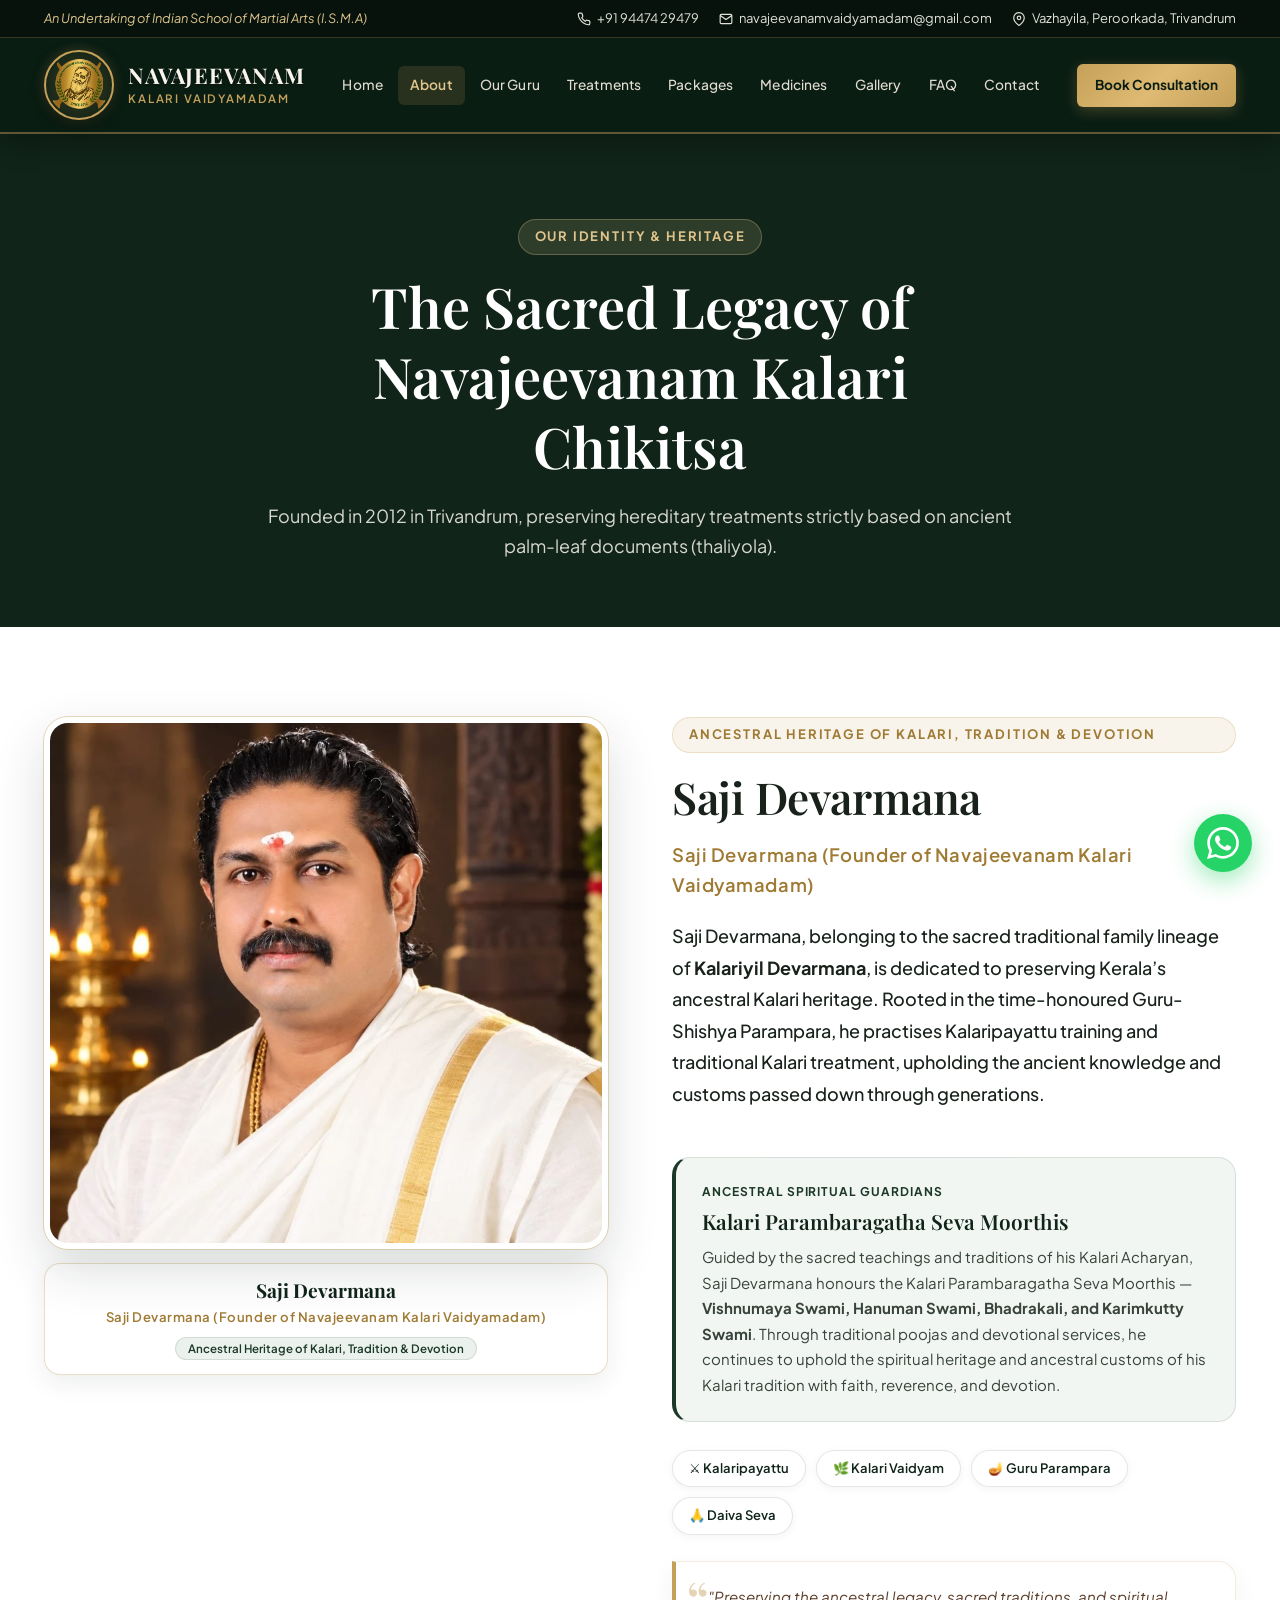
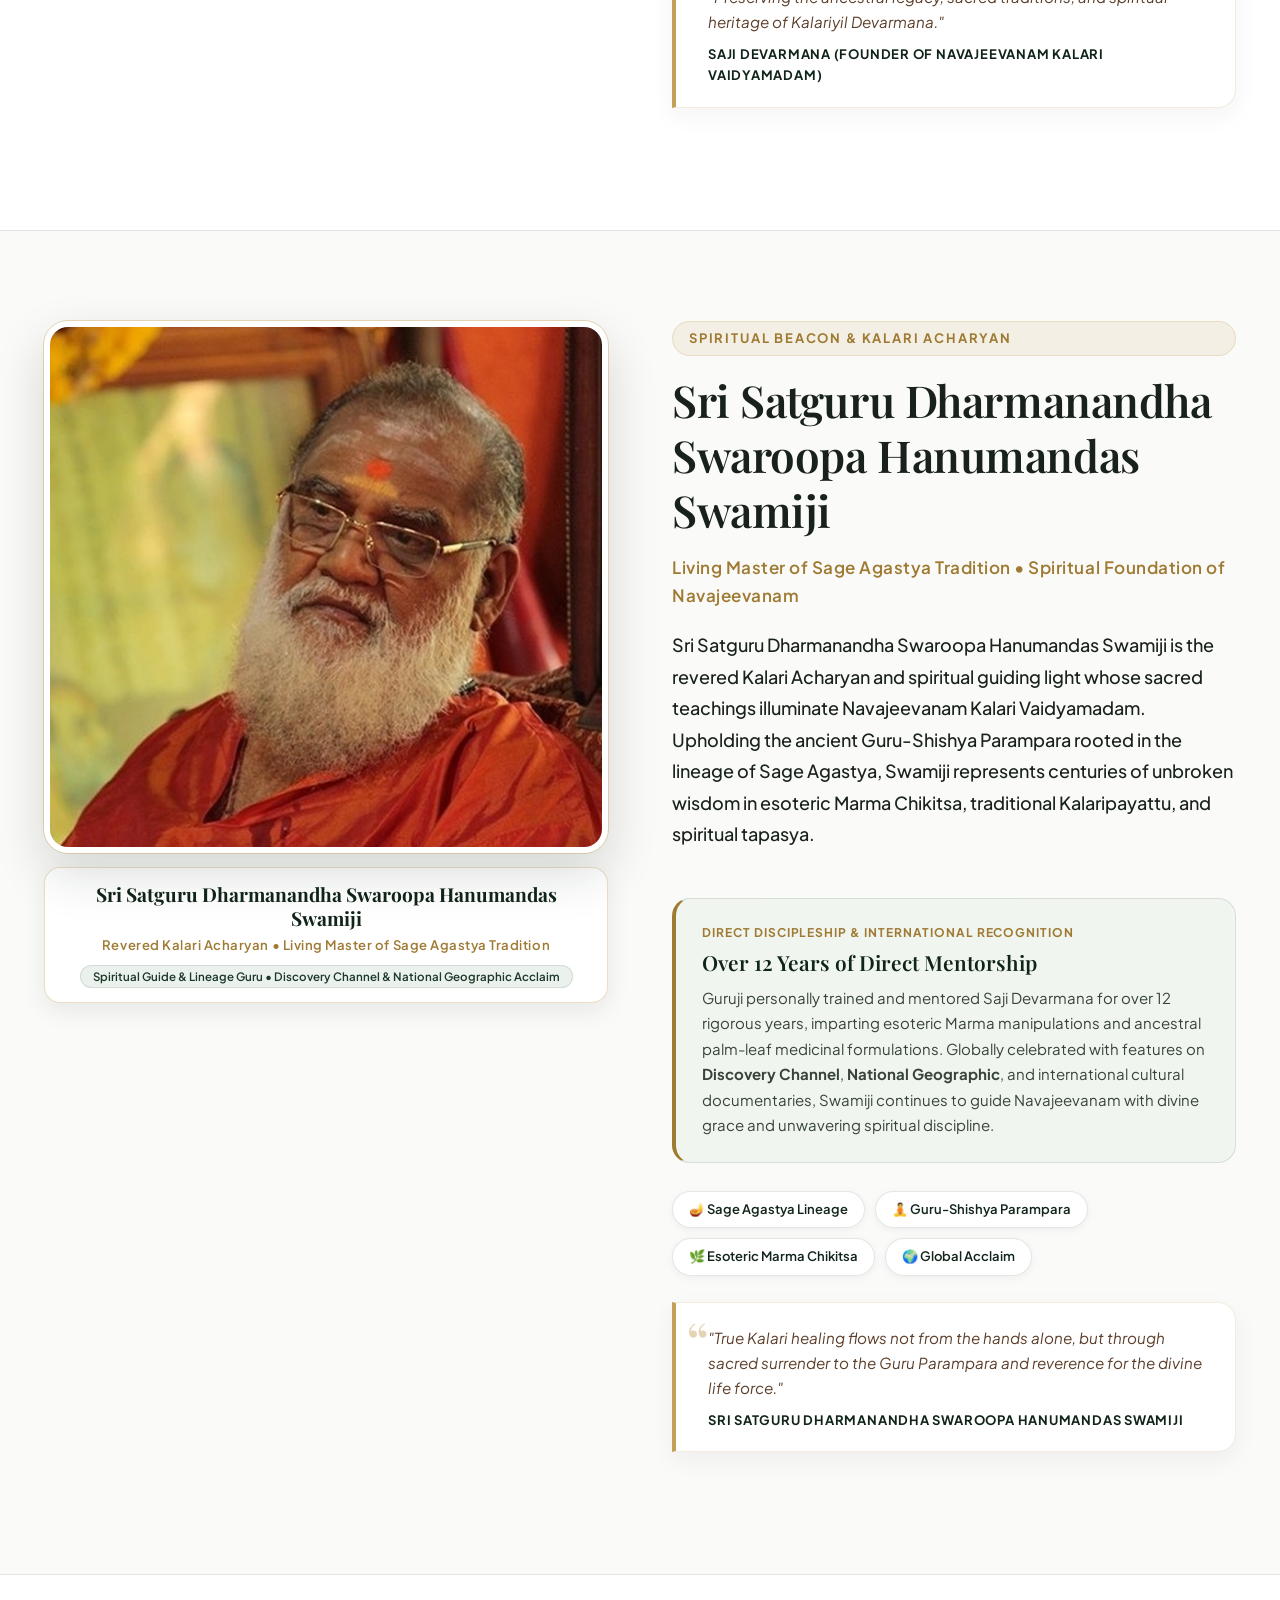
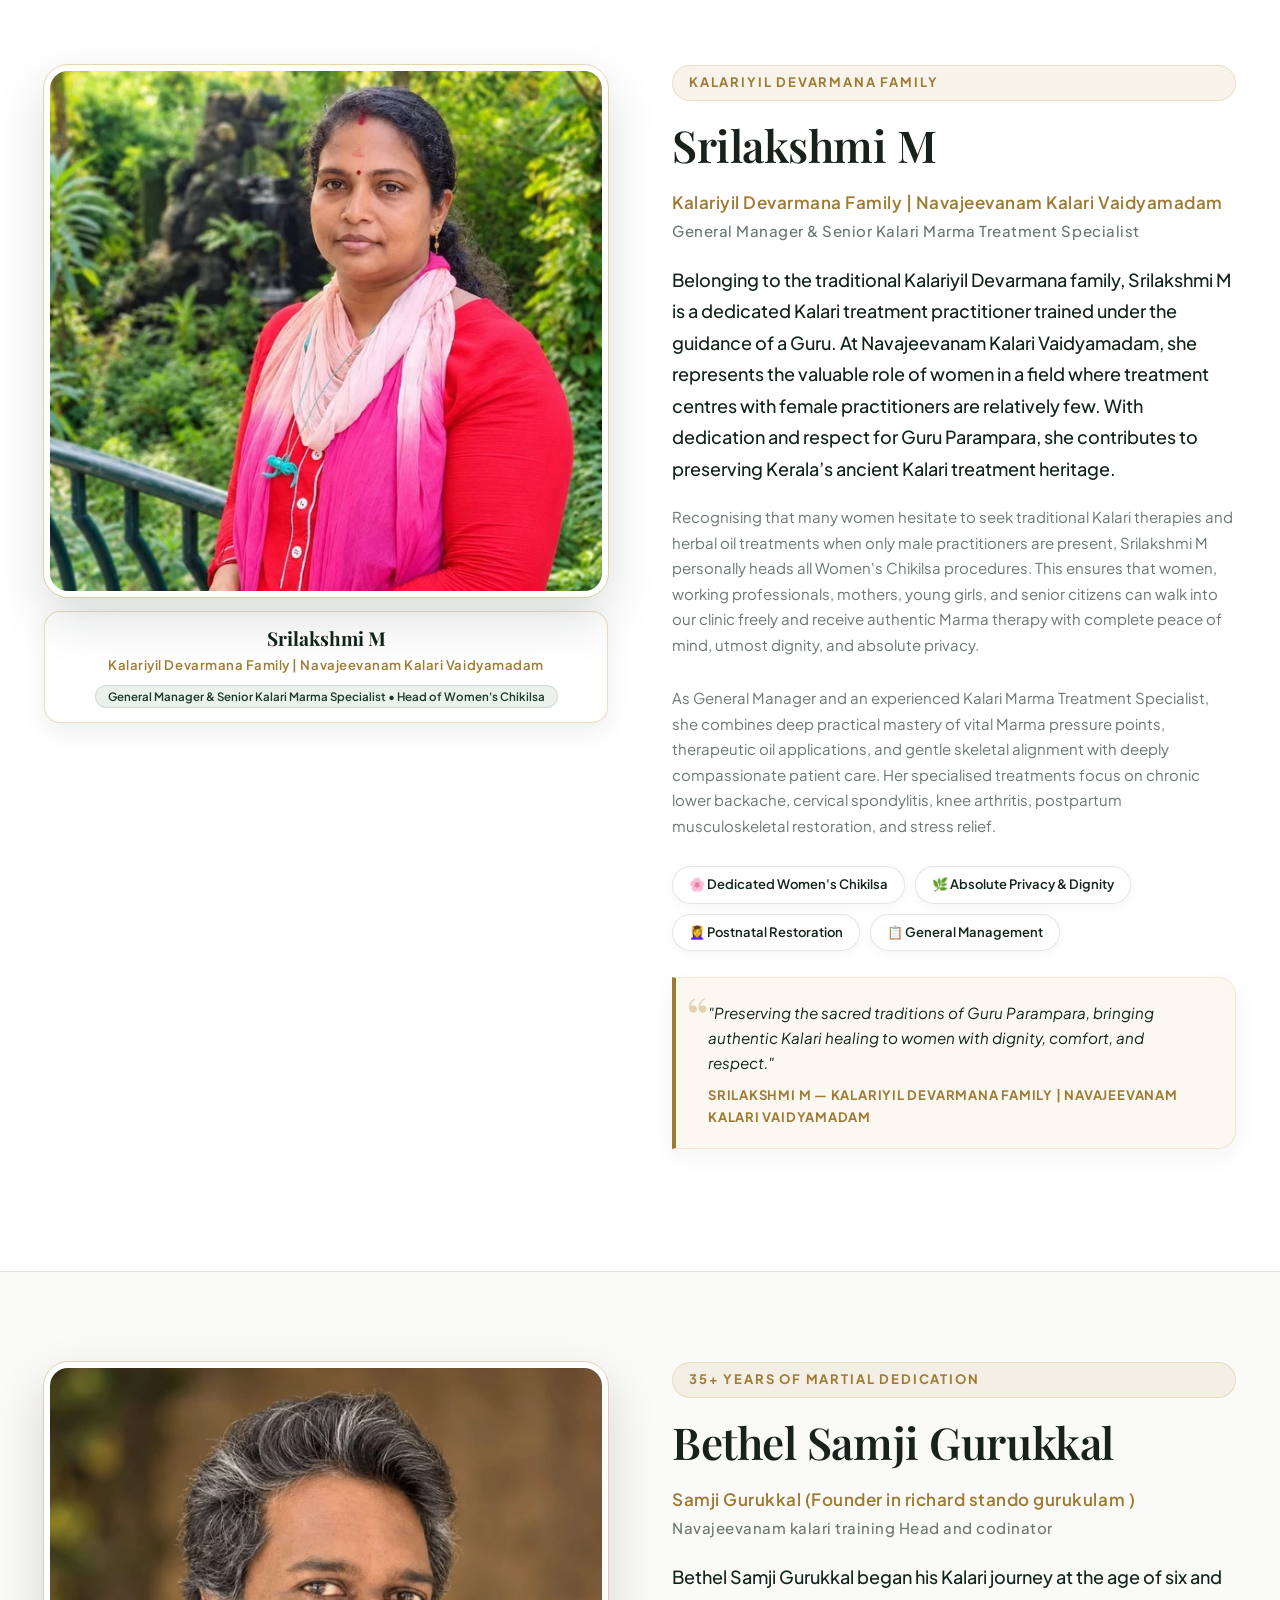
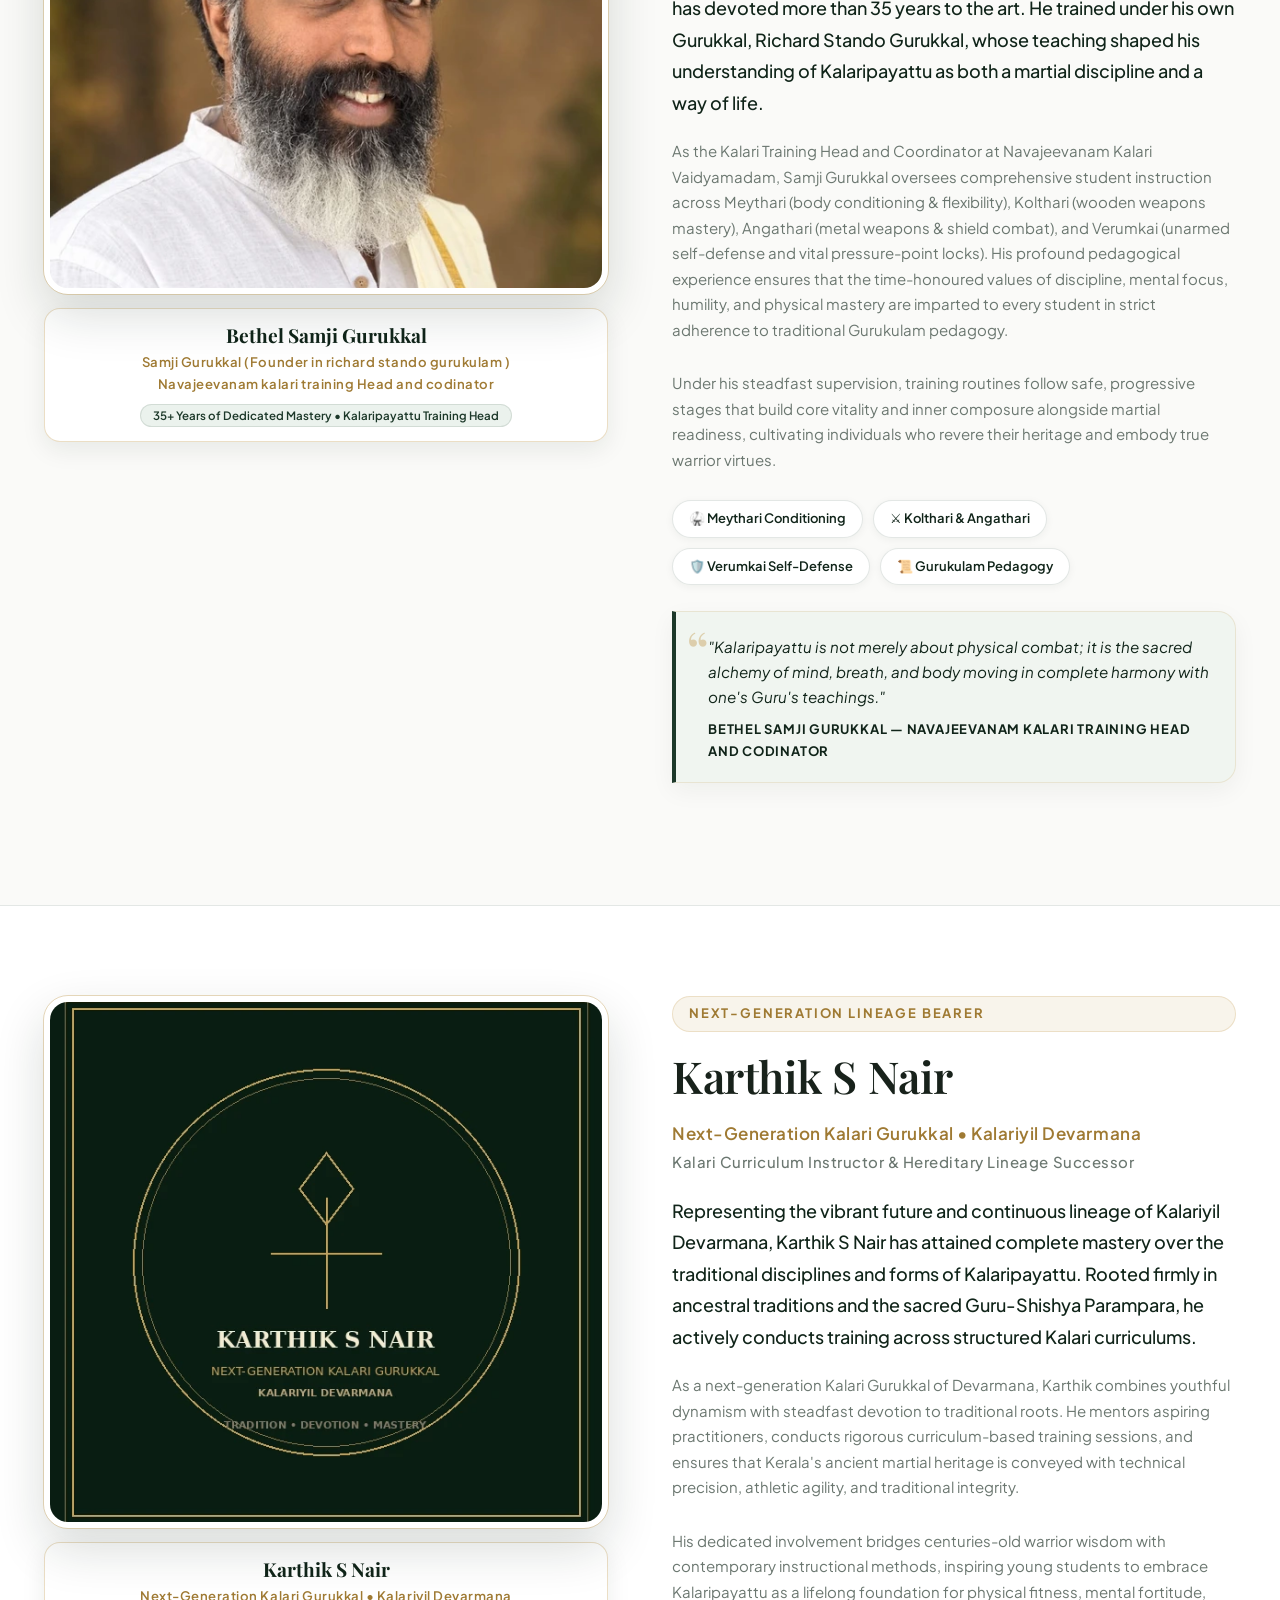
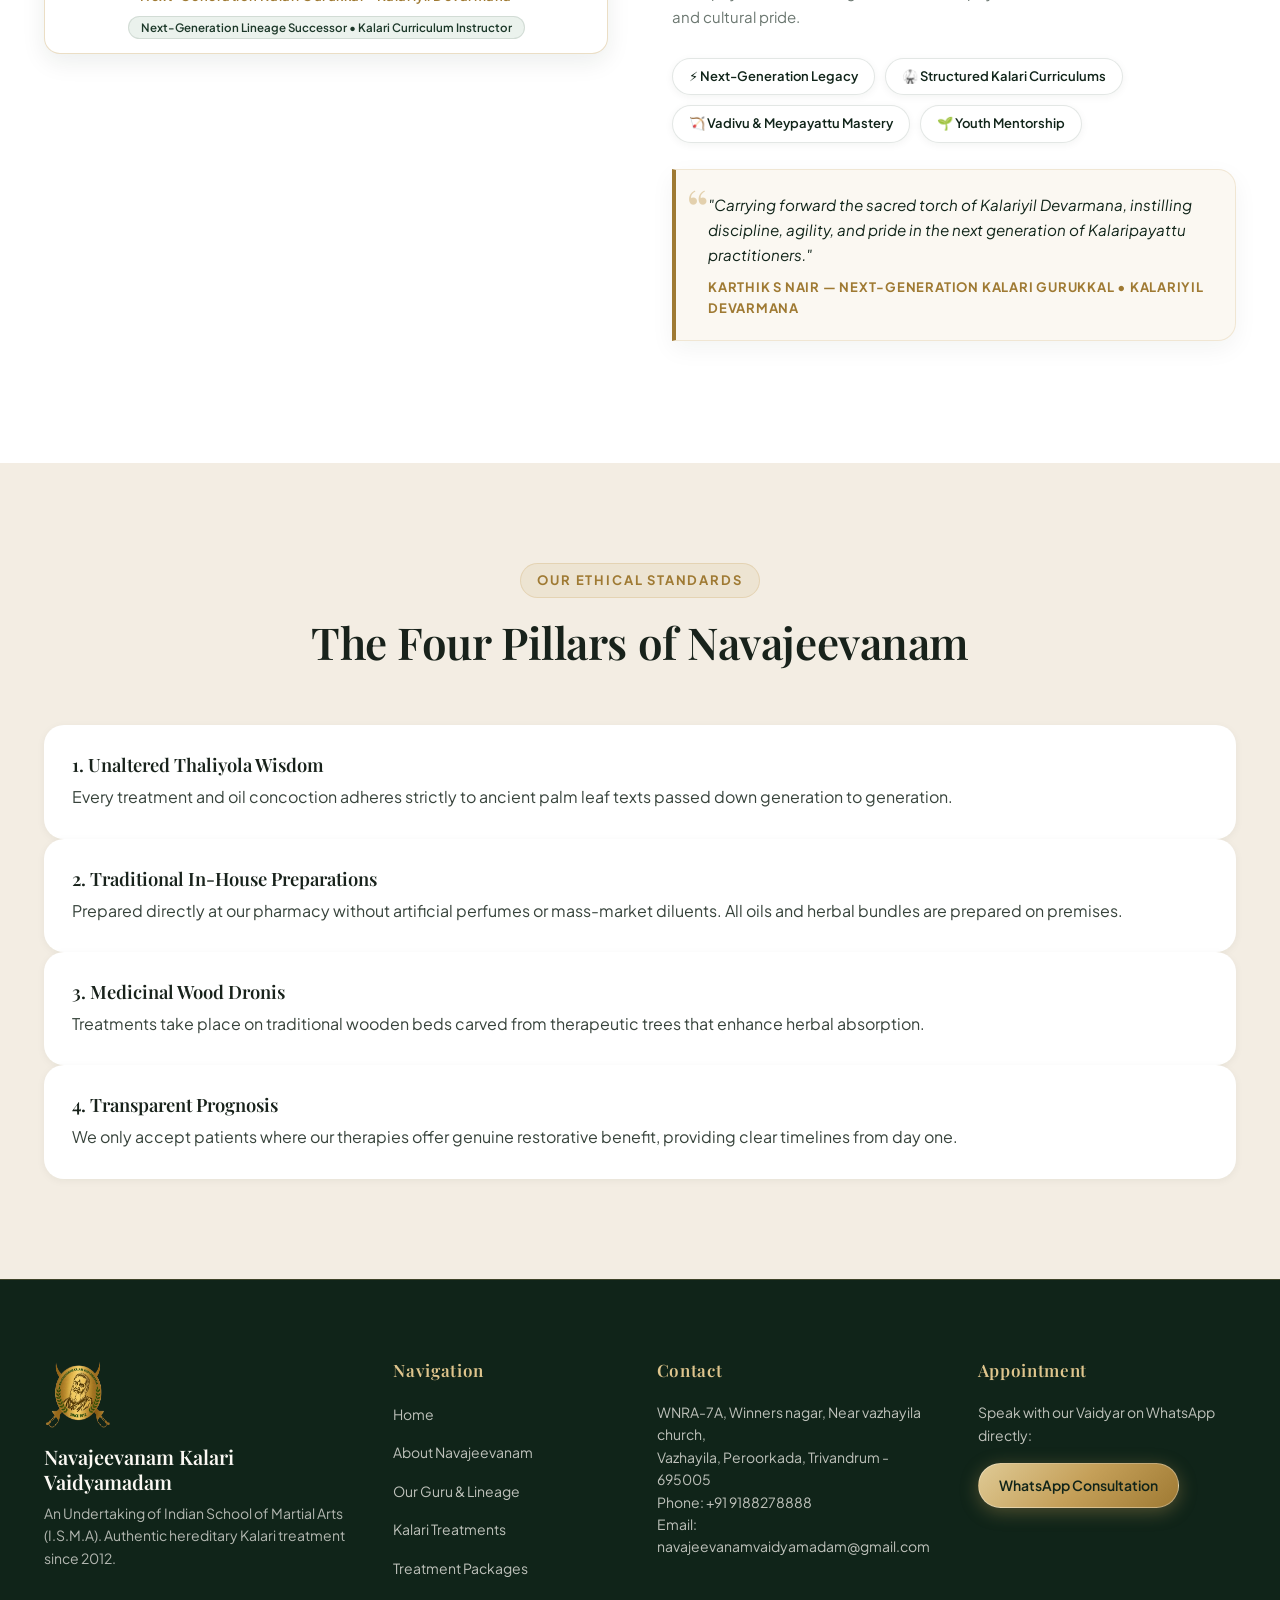
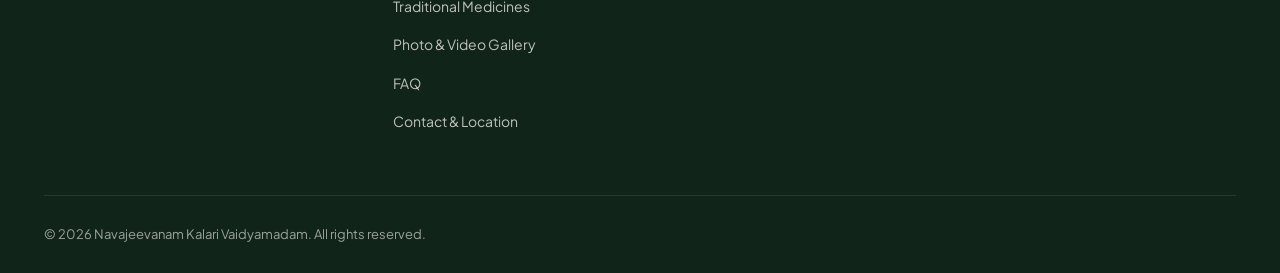
==== commit d4a67cc3: "feat: implement full-width heritage header with enlarged Ashan emblem, update clinic address and map" ====
--- a/about.html
+++ b/about.html
@@ -43,7 +43,7 @@
       "telephone": "+919188278888",
       "address": {
         "@type": "PostalAddress",
-        "streetAddress": "RWRA - 17, Ranni Lane, Peroorkada",
+        "streetAddress": "WNRA-7A, Winners nagar, Near vazhayila church, Vazhayila, Peroorkada",
         "addressLocality": "Thiruvananthapuram",
         "addressRegion": "Kerala",
         "postalCode": "695005",
@@ -62,16 +62,25 @@
         <span>An Undertaking of Indian School of Martial Arts (I.S.M.A)</span>
       </div>
       <div class="top-bar-right">
-        <a href="tel:+919188278888" class="top-bar-link">+91 9188278888</a>
-        <a href="mailto:navajeevanamvaidyamadam@gmail.com" class="top-bar-link">navajeevanamvaidyamadam@gmail.com</a>
-        <span class="top-bar-link">Peroorkada, Trivandrum</span>
+        <a href="tel:+919447429479" class="top-bar-link">
+          <svg width="14" height="14" fill="none" stroke="currentColor" stroke-width="2" viewBox="0 0 24 24"><path d="M22 16.92v3a2 2 0 0 1-2.18 2 19.79 19.79 0 0 1-8.63-3.07 19.5 19.5 0 0 1-6-6 19.79 19.79 0 0 1-3.07-8.67A2 2 0 0 1 4.11 2h3a2 2 0 0 1 2 1.72 12.84 12.84 0 0 0 .7 2.81 2 2 0 0 1-.45 2.11L8.09 9.91a16 16 0 0 0 6 6l1.27-1.27a2 2 0 0 1 2.11-.45 12.84 12.84 0 0 0 2.81.7A2 2 0 0 1 22 16.92z"/></svg>
+          +91 94474 29479
+        </a>
+        <a href="mailto:navajeevanamvaidyamadam@gmail.com" class="top-bar-link">
+          <svg width="14" height="14" fill="none" stroke="currentColor" stroke-width="2" viewBox="0 0 24 24"><path d="M4 4h16c1.1 0 2 .9 2 2v12c0 1.1-.9 2-2 2H4c-1.1 0-2-.9-2-2V6c0-1.1.9-2 2-2z"/><polyline points="22,6 12,13 2,6"/></svg>
+          navajeevanamvaidyamadam@gmail.com
+        </a>
+        <a href="https://maps.app.goo.gl/wZVVGsXnPYhn1XUr8?g_st=ac" target="_blank" rel="noopener noreferrer" class="top-bar-link">
+          <svg width="14" height="14" fill="none" stroke="currentColor" stroke-width="2" viewBox="0 0 24 24"><path d="M21 10c0 7-9 13-9 13s-9-6-9-13a9 9 0 0 1 18 0z"/><circle cx="12" cy="10" r="3"/></svg>
+          Vazhayila, Peroorkada, Trivandrum
+        </a>
       </div>
     </div>
   </div>
 
   <!-- Pill Header -->
-  <header class="header-wrapper">
-    <nav class="nav-pill">
+  <header class="site-header header-wrapper">
+    <nav class="nav-container nav-pill">
       <a href="index.html" class="nav-brand" aria-label="Navajeevanam Home">
         <img src="assets/logo/navajeevanam-logo-nobg.png" alt="Navajeevanam Emblem" class="nav-logo-img">
         <div class="nav-brand-text">
@@ -130,7 +139,7 @@
   </div>
 
   <!-- Page Header Hero -->
-  <section style="background: var(--forest-dark); padding: 150px 0 80px; color: #fff; position: relative; margin-top: -65px;">
+  <section style="background: var(--forest-dark); padding: 85px 0 65px; color: #fff; position: relative; margin-top: 0;">
     <div class="container" style="text-align: center; max-width: 800px;">
       <span class="section-tag light">Our Identity & Heritage</span>
       <h1 style="font-size: clamp(2.4rem, 4.5vw, 3.5rem); color: #fff; margin-bottom: 20px;">
@@ -142,17 +151,27 @@
     </div>
   </section>
 
-  <!-- Detailed Founder & Heritage Story -->
-  <section class="about-section">
+  <!-- ==========================================================================
+       Leadership & Lineage of Navajeevanam Kalari Vaidyamadam
+       Strict Sequence:
+       1. Saji Devarmana (Founder)
+       2. Sri Satguru Dharmanandha Swaroopa Hanumandas Swamiji (Kalari Acharyan)
+       3. Srilakshmi M (General Manager & Senior Kalari Marma Specialist)
+       4. Bethel Samji Gurukkal (Kalari Training Head & Coordinator)
+       5. Karthik S Nair (Next-Generation Kalari Gurukkal)
+       ========================================================================== -->
+
+  <!-- 1. Founder: Saji Devarmana -->
+  <section class="about-section" style="background: #FFFFFF; padding: 90px 0;">
     <div class="container">
       <div class="about-grid" style="align-items: start;">
         <div class="about-visual">
           <div class="about-visual-main">
-            <img src="assets/images/founder-sajith.webp" alt="Saji Devarmana - Kalariyil Devarmana" width="540" height="540" loading="lazy">
+            <img src="assets/images/founder-sajith.webp" alt="Saji Devarmana - Founder of Navajeevanam Kalari Vaidyamadam" width="500" height="500" style="aspect-ratio: 1 / 1; object-fit: cover;" loading="lazy">
           </div>
           <div class="photo-identity-bar">
             <h3 class="photo-person-name">Saji Devarmana</h3>
-            <p class="photo-person-role">Kalariyil Devarmana</p>
+            <p class="photo-person-role">Saji Devarmana (Founder of Navajeevanam Kalari Vaidyamadam)</p>
             <span class="photo-person-badge">Ancestral Heritage of Kalari, Tradition & Devotion</span>
           </div>
         </div>
@@ -161,7 +180,7 @@
           <span class="section-tag">Ancestral Heritage of Kalari, Tradition & Devotion</span>
           <h2 class="section-title">Saji Devarmana</h2>
           <p class="treatment-sanskrit" style="font-size: 1.15rem; margin-bottom: 20px; color: var(--gold-dark); font-weight: 600;">
-            Kalariyil Devarmana
+            Saji Devarmana (Founder of Navajeevanam Kalari Vaidyamadam)
           </p>
 
           <p class="lead-text">
@@ -189,20 +208,74 @@
             <p class="founder-quote-text">
               "Preserving the ancestral legacy, sacred traditions, and spiritual heritage of Kalariyil Devarmana."
             </p>
-            <div class="founder-name">Saji Devarmana — Kalariyil Devarmana</div>
-          </div>
-        </div>
-      </div>
-    </div>
-  </section>
-
-  <!-- Dedicated Women's Chikilsa & General Manager Leadership Section -->
-  <section class="about-section" style="background: #fff; border-top: 1px solid var(--forest-border); padding: 90px 0;">
+            <div class="founder-name">Saji Devarmana (Founder of Navajeevanam Kalari Vaidyamadam)</div>
+          </div>
+        </div>
+      </div>
+    </div>
+  </section>
+
+  <!-- 2. Revered Guru: Sri Satguru Dharmanandha Swaroopa Hanumandas Swamiji -->
+  <section class="about-section" style="background: #FAFAF8; border-top: 1px solid var(--forest-border); padding: 90px 0;">
     <div class="container">
       <div class="about-grid" style="align-items: start;">
         <div class="about-visual">
           <div class="about-visual-main">
-            <img src="assets/images/specialist-general-manager.webp" alt="Srilakshmi M - Kalariyil Devarmana Family | Navajeevanam Kalari Vaidyamadam" width="540" height="540" loading="lazy">
+            <img src="assets/images/guru-swamiji.jpeg" alt="Sri Satguru Dharmanandha Swaroopa Hanumandas Swamiji - Revered Kalari Acharyan" width="500" height="500" style="aspect-ratio: 1 / 1; object-fit: cover;" loading="lazy">
+          </div>
+          <div class="photo-identity-bar">
+            <h3 class="photo-person-name">Sri Satguru Dharmanandha Swaroopa Hanumandas Swamiji</h3>
+            <p class="photo-person-role">Revered Kalari Acharyan • Living Master of Sage Agastya Tradition</p>
+            <span class="photo-person-badge">Spiritual Guide & Lineage Guru • Discovery Channel & National Geographic Acclaim</span>
+          </div>
+        </div>
+
+        <div class="about-text-content">
+          <span class="section-tag">Spiritual Beacon & Kalari Acharyan</span>
+          <h2 class="section-title">Sri Satguru Dharmanandha Swaroopa Hanumandas Swamiji</h2>
+          <p class="treatment-sanskrit" style="font-size: 1.0625rem; font-weight: 600; color: var(--gold-dark); margin-bottom: 20px;">
+            Living Master of Sage Agastya Tradition • Spiritual Foundation of Navajeevanam
+          </p>
+
+          <p class="lead-text">
+            Sri Satguru Dharmanandha Swaroopa Hanumandas Swamiji is the revered Kalari Acharyan and spiritual guiding light whose sacred teachings illuminate Navajeevanam Kalari Vaidyamadam. Upholding the ancient Guru-Shishya Parampara rooted in the lineage of Sage Agastya, Swamiji represents centuries of unbroken wisdom in esoteric Marma Chikitsa, traditional Kalaripayattu, and spiritual tapasya.
+          </p>
+
+          <!-- Guru Mentorship & Global Recognition Box -->
+          <div style="margin: 28px 0; padding: 24px 26px; background: rgba(235, 242, 237, 0.7); border: 1px solid var(--forest-border); border-left: 4px solid var(--gold-dark); border-radius: 18px;">
+            <div style="font-size: 0.75rem; text-transform: uppercase; letter-spacing: 0.08em; color: var(--gold-dark); font-weight: 700; margin-bottom: 6px;">Direct Discipleship & International Recognition</div>
+            <h3 style="font-family: var(--font-serif); font-size: 1.3rem; color: var(--forest-dark); margin: 0 0 10px;">Over 12 Years of Direct Mentorship</h3>
+            <p style="font-size: 0.9375rem; color: var(--text-body); line-height: 1.7; margin: 0;">
+              Guruji personally trained and mentored Saji Devarmana for over 12 rigorous years, imparting esoteric Marma manipulations and ancestral palm-leaf medicinal formulations. Globally celebrated with features on <strong>Discovery Channel</strong>, <strong>National Geographic</strong>, and international cultural documentaries, Swamiji continues to guide Navajeevanam with divine grace and unwavering spiritual discipline.
+            </p>
+          </div>
+
+          <!-- Spiritual Lineage Strip -->
+          <div style="display: flex; flex-wrap: wrap; gap: 10px; margin-bottom: 26px;">
+            <span style="display: inline-flex; align-items: center; padding: 7px 16px; background: #fff; border: 1px solid var(--forest-border); border-radius: 9999px; font-size: 0.8125rem; font-weight: 600; color: var(--forest-dark); box-shadow: var(--shadow-sm);">🪔 Sage Agastya Lineage</span>
+            <span style="display: inline-flex; align-items: center; padding: 7px 16px; background: #fff; border: 1px solid var(--forest-border); border-radius: 9999px; font-size: 0.8125rem; font-weight: 600; color: var(--forest-dark); box-shadow: var(--shadow-sm);">🧘 Guru-Shishya Parampara</span>
+            <span style="display: inline-flex; align-items: center; padding: 7px 16px; background: #fff; border: 1px solid var(--forest-border); border-radius: 9999px; font-size: 0.8125rem; font-weight: 600; color: var(--forest-dark); box-shadow: var(--shadow-sm);">🌿 Esoteric Marma Chikitsa</span>
+            <span style="display: inline-flex; align-items: center; padding: 7px 16px; background: #fff; border: 1px solid var(--forest-border); border-radius: 9999px; font-size: 0.8125rem; font-weight: 600; color: var(--forest-dark); box-shadow: var(--shadow-sm);">🌍 Global Acclaim</span>
+          </div>
+
+          <div class="founder-quote-box">
+            <p class="founder-quote-text">
+              "True Kalari healing flows not from the hands alone, but through sacred surrender to the Guru Parampara and reverence for the divine life force."
+            </p>
+            <div class="founder-name">Sri Satguru Dharmanandha Swaroopa Hanumandas Swamiji</div>
+          </div>
+        </div>
+      </div>
+    </div>
+  </section>
+
+  <!-- 3. General Manager & Women's Chikilsa Head: Srilakshmi M -->
+  <section class="about-section" style="background: #FFFFFF; border-top: 1px solid var(--forest-border); padding: 90px 0;">
+    <div class="container">
+      <div class="about-grid" style="align-items: start;">
+        <div class="about-visual">
+          <div class="about-visual-main">
+            <img src="assets/images/specialist-general-manager-square.webp" alt="Srilakshmi M - Kalariyil Devarmana Family | Navajeevanam Kalari Vaidyamadam" width="500" height="500" style="aspect-ratio: 1 / 1; object-fit: cover;" loading="lazy">
           </div>
           <div class="photo-identity-bar">
             <h3 class="photo-person-name">Srilakshmi M</h3>
@@ -229,11 +302,123 @@
             As General Manager and an experienced Kalari Marma Treatment Specialist, she combines deep practical mastery of vital Marma pressure points, therapeutic oil applications, and gentle skeletal alignment with deeply compassionate patient care. Her specialised treatments focus on chronic lower backache, cervical spondylitis, knee arthritis, postpartum musculoskeletal restoration, and stress relief.
           </p>
 
+          <!-- Women's Care Highlights Strip -->
+          <div style="display: flex; flex-wrap: wrap; gap: 10px; margin-bottom: 26px;">
+            <span style="display: inline-flex; align-items: center; padding: 7px 16px; background: #fff; border: 1px solid var(--forest-border); border-radius: 9999px; font-size: 0.8125rem; font-weight: 600; color: var(--forest-dark); box-shadow: var(--shadow-sm);">🌸 Dedicated Women's Chikilsa</span>
+            <span style="display: inline-flex; align-items: center; padding: 7px 16px; background: #fff; border: 1px solid var(--forest-border); border-radius: 9999px; font-size: 0.8125rem; font-weight: 600; color: var(--forest-dark); box-shadow: var(--shadow-sm);">🌿 Absolute Privacy & Dignity</span>
+            <span style="display: inline-flex; align-items: center; padding: 7px 16px; background: #fff; border: 1px solid var(--forest-border); border-radius: 9999px; font-size: 0.8125rem; font-weight: 600; color: var(--forest-dark); box-shadow: var(--shadow-sm);">💆‍♀️ Postnatal Restoration</span>
+            <span style="display: inline-flex; align-items: center; padding: 7px 16px; background: #fff; border: 1px solid var(--forest-border); border-radius: 9999px; font-size: 0.8125rem; font-weight: 600; color: var(--forest-dark); box-shadow: var(--shadow-sm);">📋 General Management</span>
+          </div>
+
           <div class="founder-quote-box" style="border-left-color: var(--gold-dark); background: rgba(197, 160, 89, 0.08);">
             <p class="founder-quote-text" style="color: var(--forest-dark); font-style: italic;">
               "Preserving the sacred traditions of Guru Parampara, bringing authentic Kalari healing to women with dignity, comfort, and respect."
             </p>
             <div class="founder-name" style="color: var(--gold-dark);">Srilakshmi M — Kalariyil Devarmana Family | Navajeevanam Kalari Vaidyamadam</div>
+          </div>
+        </div>
+      </div>
+    </div>
+  </section>
+
+  <!-- 4. Kalari Training Head: Bethel Samji Gurukkal -->
+  <section class="about-section" style="background: #FAFAF8; border-top: 1px solid var(--forest-border); padding: 90px 0;">
+    <div class="container">
+      <div class="about-grid" style="align-items: start;">
+        <div class="about-visual">
+          <div class="about-visual-main">
+            <img src="assets/images/bethel-samji-gurukkal.webp" alt="Bethel Samji Gurukkal - Navajeevanam Kalari Training Head and Coordinator" width="500" height="500" style="aspect-ratio: 1 / 1; object-fit: cover;" loading="lazy">
+          </div>
+          <div class="photo-identity-bar">
+            <h3 class="photo-person-name">Bethel Samji Gurukkal</h3>
+            <p class="photo-person-role">Samji Gurukkal (Founder in richard stando gurukulam )<br>Navajeevanam kalari training Head and codinator</p>
+            <span class="photo-person-badge">35+ Years of Dedicated Mastery • Kalaripayattu Training Head</span>
+          </div>
+        </div>
+
+        <div class="about-text-content">
+          <span class="section-tag">35+ Years of Martial Dedication</span>
+          <h2 class="section-title">Bethel Samji Gurukkal</h2>
+          <p class="treatment-sanskrit" style="font-size: 1.0625rem; font-weight: 600; color: var(--gold-dark); margin-bottom: 20px;">
+            Samji Gurukkal (Founder in richard stando gurukulam )<br>
+            <span style="font-size: 0.9375rem; font-weight: 500; color: var(--text-muted);">Navajeevanam kalari training Head and codinator</span>
+          </p>
+
+          <p class="lead-text" style="color: var(--forest-dark); font-weight: 500;">
+            Bethel Samji Gurukkal began his Kalari journey at the age of six and has devoted more than 35 years to the art. He trained under his own Gurukkal, Richard Stando Gurukkal, whose teaching shaped his understanding of Kalaripayattu as both a martial discipline and a way of life.
+          </p>
+          <p class="body-text">
+            As the Kalari Training Head and Coordinator at Navajeevanam Kalari Vaidyamadam, Samji Gurukkal oversees comprehensive student instruction across Meythari (body conditioning & flexibility), Kolthari (wooden weapons mastery), Angathari (metal weapons & shield combat), and Verumkai (unarmed self-defense and vital pressure-point locks). His profound pedagogical experience ensures that the time-honoured values of discipline, mental focus, humility, and physical mastery are imparted to every student in strict adherence to traditional Gurukulam pedagogy.
+          </p>
+          <p class="body-text">
+            Under his steadfast supervision, training routines follow safe, progressive stages that build core vitality and inner composure alongside martial readiness, cultivating individuals who revere their heritage and embody true warrior virtues.
+          </p>
+
+          <!-- Samji Gurukkal Martial Pillars Strip -->
+          <div style="display: flex; flex-wrap: wrap; gap: 10px; margin-bottom: 26px;">
+            <span style="display: inline-flex; align-items: center; padding: 7px 16px; background: #fff; border: 1px solid var(--forest-border); border-radius: 9999px; font-size: 0.8125rem; font-weight: 600; color: var(--forest-dark); box-shadow: var(--shadow-sm);">🥋 Meythari Conditioning</span>
+            <span style="display: inline-flex; align-items: center; padding: 7px 16px; background: #fff; border: 1px solid var(--forest-border); border-radius: 9999px; font-size: 0.8125rem; font-weight: 600; color: var(--forest-dark); box-shadow: var(--shadow-sm);">⚔️ Kolthari & Angathari</span>
+            <span style="display: inline-flex; align-items: center; padding: 7px 16px; background: #fff; border: 1px solid var(--forest-border); border-radius: 9999px; font-size: 0.8125rem; font-weight: 600; color: var(--forest-dark); box-shadow: var(--shadow-sm);">🛡️ Verumkai Self-Defense</span>
+            <span style="display: inline-flex; align-items: center; padding: 7px 16px; background: #fff; border: 1px solid var(--forest-border); border-radius: 9999px; font-size: 0.8125rem; font-weight: 600; color: var(--forest-dark); box-shadow: var(--shadow-sm);">📜 Gurukulam Pedagogy</span>
+          </div>
+
+          <div class="founder-quote-box" style="border-left-color: var(--forest-primary); background: rgba(235, 242, 237, 0.7);">
+            <p class="founder-quote-text" style="color: var(--forest-dark); font-style: italic;">
+              "Kalaripayattu is not merely about physical combat; it is the sacred alchemy of mind, breath, and body moving in complete harmony with one's Guru's teachings."
+            </p>
+            <div class="founder-name">Bethel Samji Gurukkal — Navajeevanam kalari training Head and codinator</div>
+          </div>
+        </div>
+      </div>
+    </div>
+  </section>
+
+  <!-- 5. Next-Generation Kalari Gurukkal: Karthik S Nair -->
+  <section class="about-section" style="background: #FFFFFF; border-top: 1px solid var(--forest-border); padding: 90px 0;">
+    <div class="container">
+      <div class="about-grid" style="align-items: start;">
+        <div class="about-visual">
+          <div class="about-visual-main">
+            <img src="assets/images/karthik-s-nair.webp" alt="Karthik S Nair - Next-Generation Kalari Gurukkal • Kalariyil Devarmana" width="500" height="500" style="aspect-ratio: 1 / 1; object-fit: cover;" loading="lazy">
+          </div>
+          <div class="photo-identity-bar">
+            <h3 class="photo-person-name">Karthik S Nair</h3>
+            <p class="photo-person-role">Next-Generation Kalari Gurukkal • Kalariyil Devarmana</p>
+            <span class="photo-person-badge">Next-Generation Lineage Successor • Kalari Curriculum Instructor</span>
+          </div>
+        </div>
+
+        <div class="about-text-content">
+          <span class="section-tag">Next-Generation Lineage Bearer</span>
+          <h2 class="section-title">Karthik S Nair</h2>
+          <p class="treatment-sanskrit" style="font-size: 1.0625rem; font-weight: 600; color: var(--gold-dark); margin-bottom: 20px;">
+            Next-Generation Kalari Gurukkal • Kalariyil Devarmana<br>
+            <span style="font-size: 0.9375rem; font-weight: 500; color: var(--text-muted);">Kalari Curriculum Instructor & Hereditary Lineage Successor</span>
+          </p>
+
+          <p class="lead-text" style="color: var(--forest-dark); font-weight: 500;">
+            Representing the vibrant future and continuous lineage of Kalariyil Devarmana, Karthik S Nair has attained complete mastery over the traditional disciplines and forms of Kalaripayattu. Rooted firmly in ancestral traditions and the sacred Guru-Shishya Parampara, he actively conducts training across structured Kalari curriculums.
+          </p>
+          <p class="body-text">
+            As a next-generation Kalari Gurukkal of Devarmana, Karthik combines youthful dynamism with steadfast devotion to traditional roots. He mentors aspiring practitioners, conducts rigorous curriculum-based training sessions, and ensures that Kerala's ancient martial heritage is conveyed with technical precision, athletic agility, and traditional integrity.
+          </p>
+          <p class="body-text">
+            His dedicated involvement bridges centuries-old warrior wisdom with contemporary instructional methods, inspiring young students to embrace Kalaripayattu as a lifelong foundation for physical fitness, mental fortitude, and cultural pride.
+          </p>
+
+          <!-- Next-Gen Pillars Strip -->
+          <div style="display: flex; flex-wrap: wrap; gap: 10px; margin-bottom: 26px;">
+            <span style="display: inline-flex; align-items: center; padding: 7px 16px; background: #fff; border: 1px solid var(--forest-border); border-radius: 9999px; font-size: 0.8125rem; font-weight: 600; color: var(--forest-dark); box-shadow: var(--shadow-sm);">⚡ Next-Generation Legacy</span>
+            <span style="display: inline-flex; align-items: center; padding: 7px 16px; background: #fff; border: 1px solid var(--forest-border); border-radius: 9999px; font-size: 0.8125rem; font-weight: 600; color: var(--forest-dark); box-shadow: var(--shadow-sm);">🥋 Structured Kalari Curriculums</span>
+            <span style="display: inline-flex; align-items: center; padding: 7px 16px; background: #fff; border: 1px solid var(--forest-border); border-radius: 9999px; font-size: 0.8125rem; font-weight: 600; color: var(--forest-dark); box-shadow: var(--shadow-sm);">🏹 Vadivu & Meypayattu Mastery</span>
+            <span style="display: inline-flex; align-items: center; padding: 7px 16px; background: #fff; border: 1px solid var(--forest-border); border-radius: 9999px; font-size: 0.8125rem; font-weight: 600; color: var(--forest-dark); box-shadow: var(--shadow-sm);">🌱 Youth Mentorship</span>
+          </div>
+
+          <div class="founder-quote-box" style="border-left-color: var(--gold-dark); background: rgba(197, 160, 89, 0.08);">
+            <p class="founder-quote-text" style="color: var(--forest-dark); font-style: italic;">
+              "Carrying forward the sacred torch of Kalariyil Devarmana, instilling discipline, agility, and pride in the next generation of Kalaripayattu practitioners."
+            </p>
+            <div class="founder-name" style="color: var(--gold-dark);">Karthik S Nair — Next-Generation Kalari Gurukkal • Kalariyil Devarmana</div>
           </div>
         </div>
       </div>
@@ -306,7 +491,7 @@
         <div>
           <h4 class="footer-col-title">Contact</h4>
           <p style="font-size: 0.875rem; line-height: 1.6; color: rgba(250, 247, 242, 0.75);">
-            RWRA - 17, Ranni Lane, Peroorkada, Trivandrum - 695005<br>
+            WNRA-7A, Winners nagar, Near vazhayila church,<br>            Vazhayila, Peroorkada, Trivandrum - 695005<br>
             Phone: +91 9188278888<br>
             Email: navajeevanamvaidyamadam@gmail.com
           </p>
--- a/css/style.css
+++ b/css/style.css
@@ -302,11 +302,13 @@
    Top Header Bar (Notice / Direct Contact)
    ========================================================================== */
 .top-bar {
-  background: var(--forest-dark);
-  color: rgba(250, 247, 242, 0.85);
+  background: #06120B; /* Royal Ultra-Deep Night Forest */
+  color: rgba(250, 247, 242, 0.9);
   font-size: 0.8125rem;
   padding: 8px 0;
-  border-bottom: 1px solid rgba(197, 160, 89, 0.2);
+  border-bottom: 1px solid rgba(197, 160, 89, 0.25);
+  position: relative;
+  z-index: 1001;
 }
 
 .top-bar-content {
@@ -323,6 +325,7 @@
   gap: 16px;
   font-style: italic;
   color: var(--gold-light);
+  font-size: 0.8rem;
 }
 
 .top-bar-right {
@@ -336,6 +339,8 @@
   align-items: center;
   gap: 6px;
   color: rgba(250, 247, 242, 0.9);
+  transition: color var(--transition-fast);
+  text-decoration: none;
 }
 
 .top-bar-link:hover {
@@ -343,53 +348,80 @@
 }
 
 /* ==========================================================================
-   Pill-Shaped Sticky Navigation Header
+   Full-Width Luxury Heritage Navigation Header (Classic Kerala Style)
    ========================================================================== */
+.site-header,
 .header-wrapper {
   position: sticky;
-  top: 14px;
+  top: 0;
   z-index: 1000;
   width: 100%;
-  padding: 0 20px;
-  pointer-events: none;
-}
-
+  padding: 0;
+  margin: 0;
+  pointer-events: auto;
+  background: #0A1D13; /* Royal Deep Forest Green */
+  border-bottom: 2px solid rgba(197, 160, 89, 0.45); /* Kasavu Gold accent line */
+  box-shadow: 0 8px 26px rgba(0, 0, 0, 0.32);
+  transition: all var(--transition-normal);
+}
+
+.site-header.scrolled,
+.header-wrapper.scrolled {
+  background: rgba(10, 29, 19, 0.98);
+  box-shadow: 0 10px 32px rgba(0, 0, 0, 0.45);
+}
+
+/* Container inside full-width navbar */
+.nav-container,
 .nav-pill {
   pointer-events: auto;
   max-width: var(--container-max);
   margin: 0 auto;
-  background: rgba(250, 247, 242, 0.94);
-  backdrop-filter: blur(20px);
-  -webkit-backdrop-filter: blur(20px);
-  border: 1px solid rgba(197, 160, 89, 0.35);
-  box-shadow: 0 12px 36px rgba(16, 36, 25, 0.1);
-  border-radius: 999px;
-  padding: 8px 14px 8px 20px;
+  background: transparent !important;
+  backdrop-filter: none !important;
+  -webkit-backdrop-filter: none !important;
+  border: none !important;
+  box-shadow: none !important;
+  border-radius: 0 !important;
+  padding: 12px 24px;
   display: flex;
   align-items: center;
   justify-content: space-between;
-  gap: 16px;
-  transition: all var(--transition-normal);
-}
-
+  gap: 18px;
+  transition: padding var(--transition-fast);
+}
+
+.site-header.scrolled .nav-pill,
+.header-wrapper.scrolled .nav-pill,
 .nav-pill.scrolled {
-  background: rgba(250, 247, 242, 0.98);
-  box-shadow: 0 16px 45px rgba(16, 36, 25, 0.15);
-  top: 8px;
+  padding: 8px 24px;
 }
 
 .nav-brand {
   display: flex;
   align-items: center;
-  gap: 10px;
+  gap: 14px;
   flex-shrink: 0;
-}
-
+  text-decoration: none;
+}
+
+/* Prominent Emblem Logo with Ashan's Face */
 .nav-logo-img {
-  width: 44px;
-  height: 44px;
-  object-fit: contain;
-  filter: drop-shadow(0 2px 6px rgba(16, 36, 25, 0.15));
+  width: 70px;
+  height: 70px;
+  object-fit: cover;
+  border-radius: 50%;
+  border: 2px solid var(--gold-primary);
+  background: radial-gradient(circle, rgba(197, 160, 89, 0.25) 0%, rgba(10, 29, 19, 0.9) 100%);
+  padding: 2px;
+  box-shadow: 0 4px 14px rgba(0, 0, 0, 0.45), 0 0 12px rgba(197, 160, 89, 0.3);
+  filter: none;
+  transition: transform var(--transition-fast), border-color var(--transition-fast);
+}
+
+.nav-brand:hover .nav-logo-img {
+  transform: scale(1.05);
+  border-color: var(--gold-light);
 }
 
 .nav-brand-text {
@@ -399,75 +431,98 @@
 
 .nav-brand-name {
   font-family: var(--font-serif);
-  font-size: 1.05rem;
+  font-size: 1.35rem;
   font-weight: 700;
-  color: var(--forest-primary);
-  line-height: 1.1;
-  letter-spacing: 0.02em;
+  color: #F8F4EB;
+  line-height: 1.15;
+  letter-spacing: 0.04em;
   white-space: nowrap;
+  text-shadow: 0 1px 3px rgba(0, 0, 0, 0.4);
 }
 
 .nav-brand-sub {
-  font-size: 0.65rem;
-  letter-spacing: 0.12em;
+  font-size: 0.72rem;
+  letter-spacing: 0.16em;
   text-transform: uppercase;
-  color: var(--gold-dark);
+  color: var(--gold-primary);
   font-weight: 600;
   white-space: nowrap;
+  margin-top: 2px;
 }
 
 .nav-menu {
   display: flex;
   align-items: center;
   list-style: none;
-  gap: 2px;
+  gap: 3px;
   margin: 0;
   padding: 0;
   flex-wrap: nowrap;
 }
 
 .nav-link {
-  font-size: 0.82rem;
+  font-size: 0.86rem;
   font-weight: 500;
-  color: var(--text-body);
-  padding: 6px 10px;
-  border-radius: 999px;
+  color: #E2DBD0;
+  padding: 8px 12px;
+  border-radius: 6px;
   white-space: nowrap;
   letter-spacing: 0.01em;
   transition: all var(--transition-fast);
   display: inline-block;
+  text-decoration: none;
 }
 
 .nav-link:hover,
 .nav-link.active {
-  color: var(--forest-dark);
-  background: rgba(197, 160, 89, 0.2);
+  color: var(--gold-light);
+  background: rgba(197, 160, 89, 0.15);
   font-weight: 600;
 }
 
 .nav-actions {
   display: flex;
   align-items: center;
-  gap: 10px;
+  gap: 12px;
   flex-shrink: 0;
+}
+
+.nav-actions .btn {
+  background: linear-gradient(135deg, #C5A059 0%, #DFBA73 50%, #C5A059 100%);
+  color: #0A1D13;
+  font-weight: 700;
+  font-size: 0.85rem;
+  border: none;
+  padding: 10px 18px;
+  border-radius: 6px;
+  box-shadow: 0 4px 14px rgba(197, 160, 89, 0.28);
+  display: inline-flex;
+  align-items: center;
+  gap: 8px;
+  transition: all var(--transition-fast);
+}
+
+.nav-actions .btn:hover {
+  transform: translateY(-2px);
+  box-shadow: 0 6px 18px rgba(197, 160, 89, 0.42);
 }
 
 .mobile-menu-btn {
   display: none;
-  background: none;
-  border: none;
-  width: 42px;
-  height: 42px;
-  border-radius: 50%;
-  color: var(--forest-primary);
+  background: rgba(197, 160, 89, 0.12);
+  border: 1px solid rgba(197, 160, 89, 0.4);
+  width: 44px;
+  height: 44px;
+  border-radius: 8px;
+  color: #F8F4EB;
   cursor: pointer;
   align-items: center;
   justify-content: center;
-  transition: background var(--transition-fast);
+  transition: all var(--transition-fast);
 }
 
 .mobile-menu-btn:hover {
-  background: rgba(197, 160, 89, 0.15);
+  background: rgba(197, 160, 89, 0.25);
 }
 
 /* Mobile Drawer */
@@ -550,11 +605,11 @@
    ========================================================================== */
 .hero-section {
   position: relative;
-  min-height: clamp(650px, 88vh, 860px);
-  margin-top: -65px; /* Blend under floating header */
-  display: flex;
-  align-items: center;
-  padding: 150px 0 80px;
+  min-height: clamp(620px, 85vh, 840px);
+  margin-top: 0;
+  display: flex;
+  align-items: center;
+  padding: 90px 0 80px;
   background: var(--forest-dark);
   color: var(--text-inverse);
   overflow: hidden;
--- a/css/responsive.css
+++ b/css/responsive.css
@@ -139,30 +139,35 @@
     display: none; /* Keep mobile viewport clean */
   }
 
-  /* Header & Navigation */
+  /* Full-Width Header & Navigation on Mobile */
+  .site-header,
   .header-wrapper {
-    top: 8px;
-    padding: 0 10px;
-  }
-
+    top: 0 !important;
+    padding: 0 !important;
+    border-bottom: 2px solid rgba(197, 160, 89, 0.4) !important;
+  }
+
+  .nav-container,
   .nav-pill {
-    padding: 6px 14px;
-    gap: 8px;
-  }
-
+    padding: 8px 14px !important;
+    gap: 10px !important;
+  }
+
+  /* Prominently visible Ashan logo on mobile */
   .nav-logo-img {
-    width: 38px;
-    height: 38px;
+    width: 54px !important;
+    height: 54px !important;
+    border-width: 2px !important;
   }
 
   .nav-brand-name {
-    font-size: 0.9375rem;
-    line-height: 1.1;
+    font-size: 1.1rem !important;
+    line-height: 1.15 !important;
   }
 
   .nav-brand-sub {
-    font-size: 0.58rem;
-    letter-spacing: 0.08em;
+    font-size: 0.62rem !important;
+    letter-spacing: 0.1em !important;
   }
 
   .nav-actions .btn {
@@ -170,8 +175,9 @@
   }
 
   .mobile-menu-btn {
-    width: 38px;
-    height: 38px;
+    width: 42px !important;
+    height: 42px !important;
+    display: flex !important;
   }
 
   /* Buttons on Mobile */
@@ -187,9 +193,9 @@
 
   /* Hero Section */
   .hero-section {
-    padding: 110px 0 54px !important;
+    padding: 50px 0 50px !important;
     min-height: auto !important;
-    margin-top: -55px;
+    margin-top: 0 !important;
   }
 
   .hero-badge {
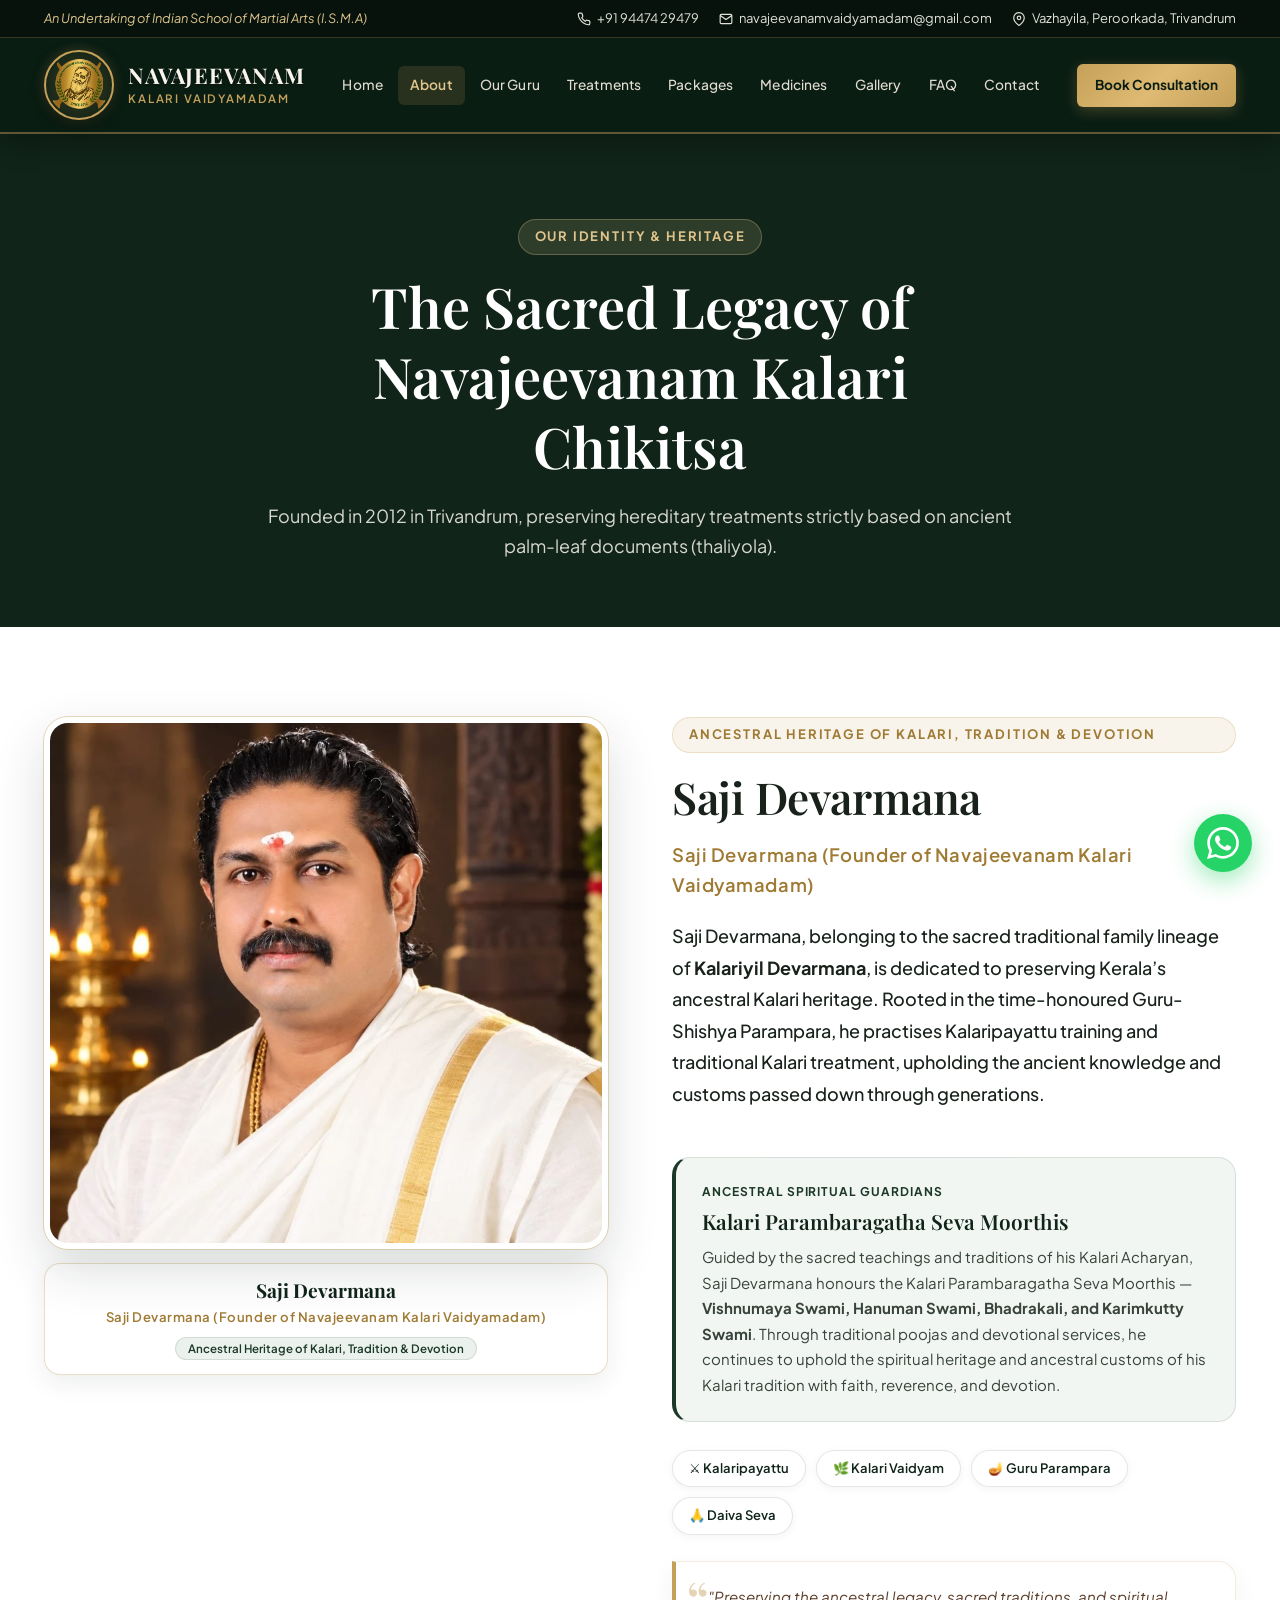
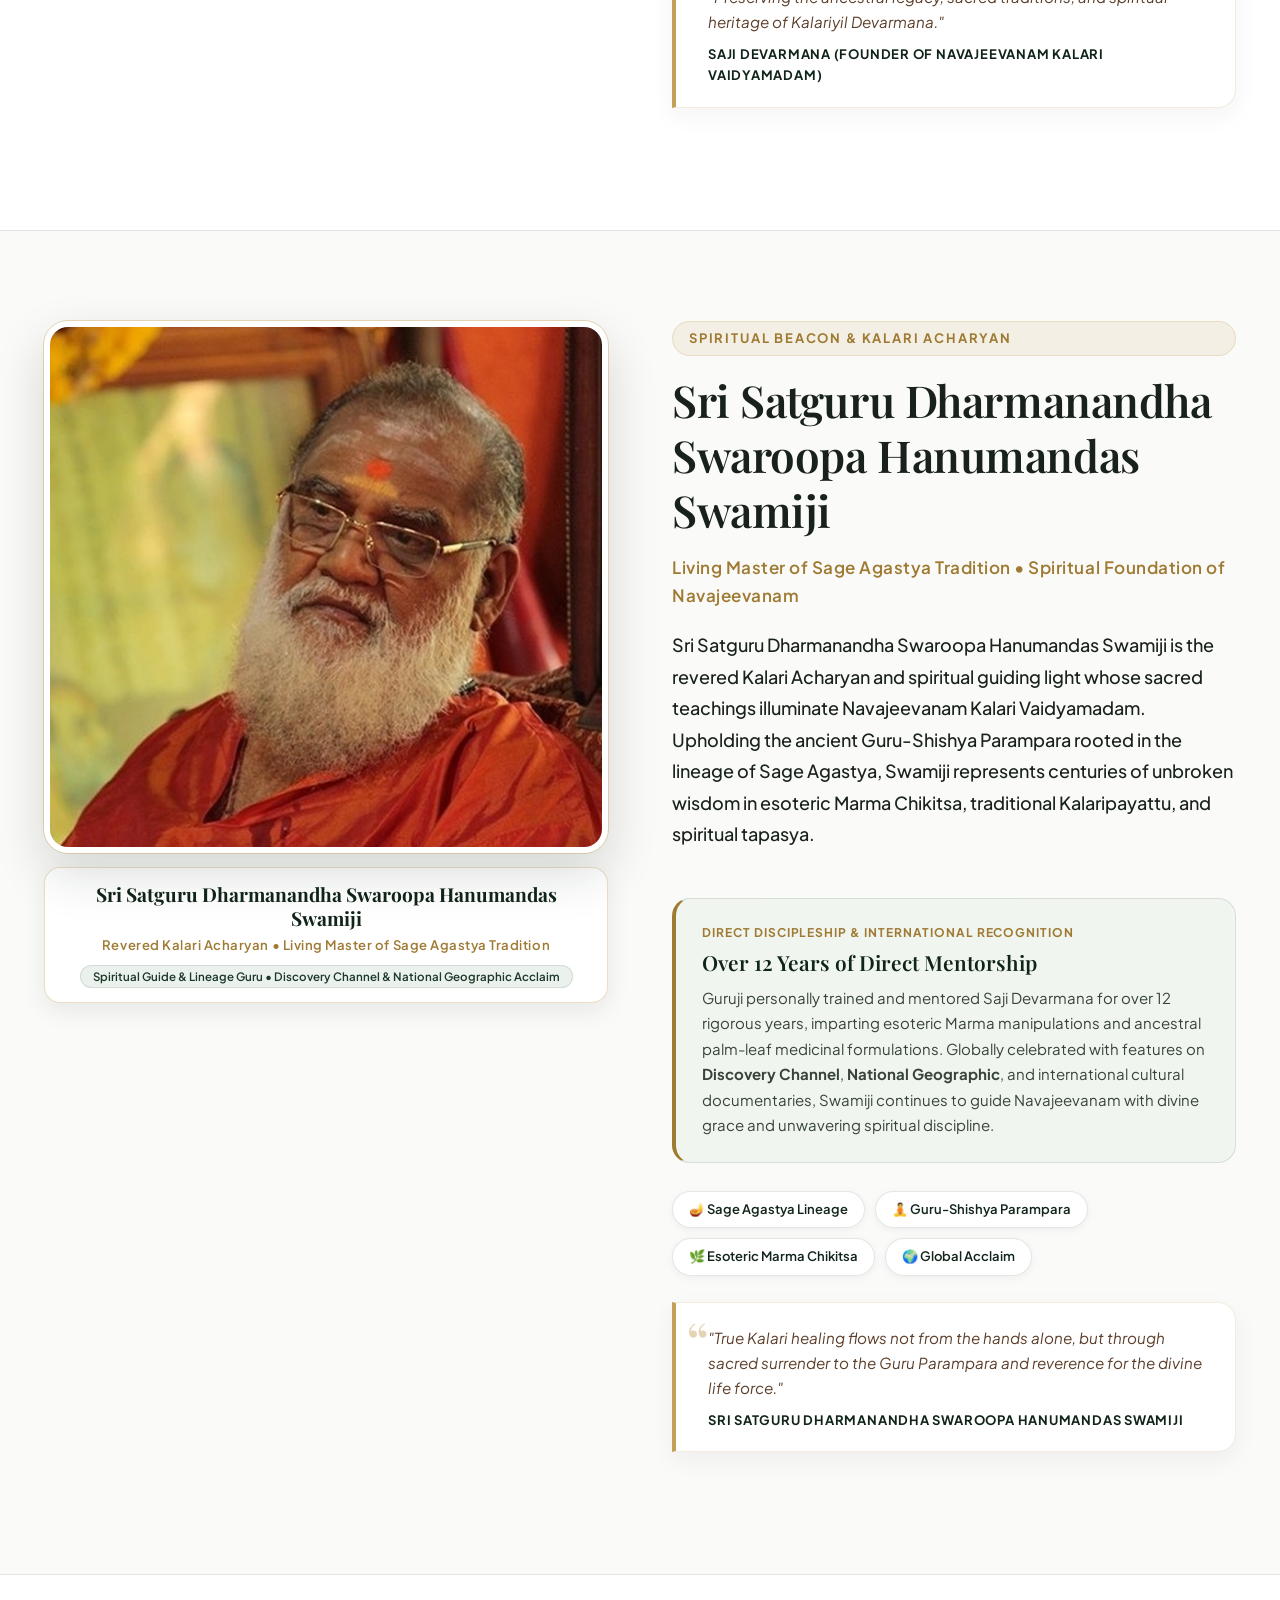
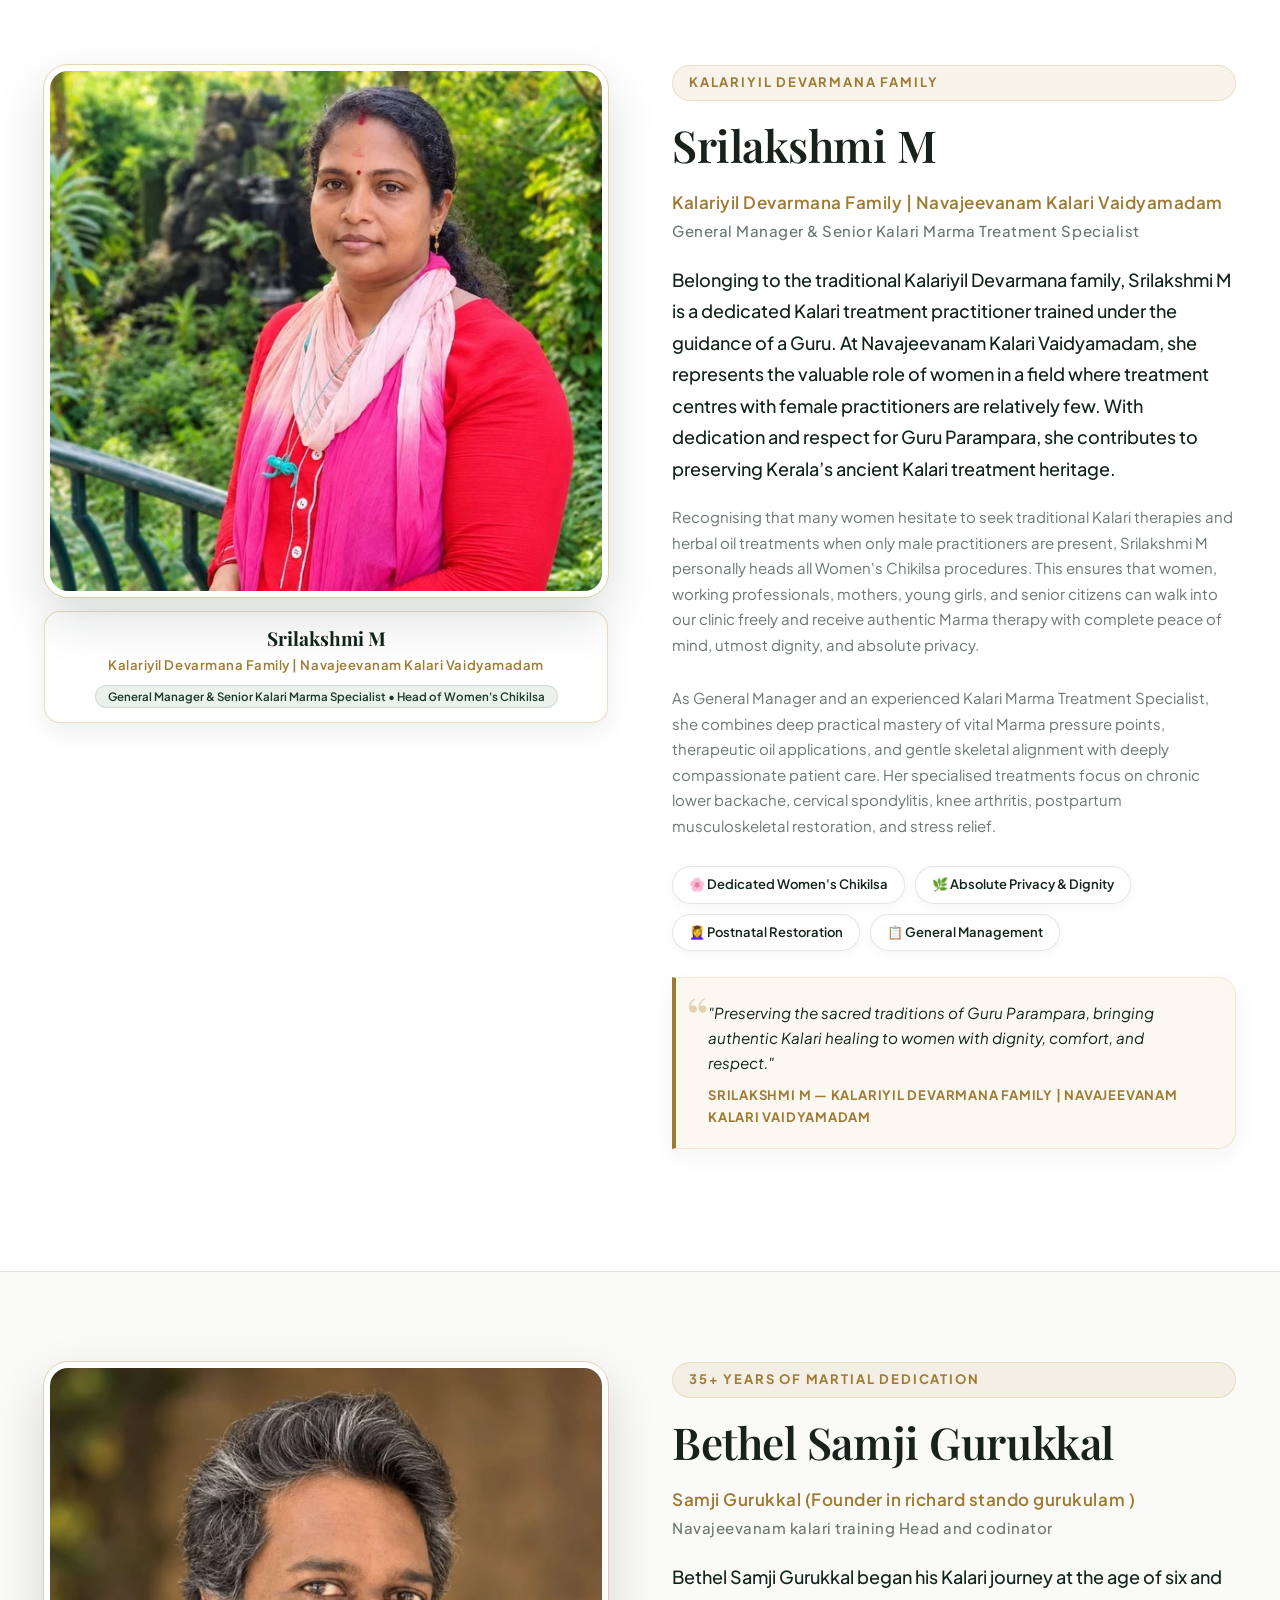
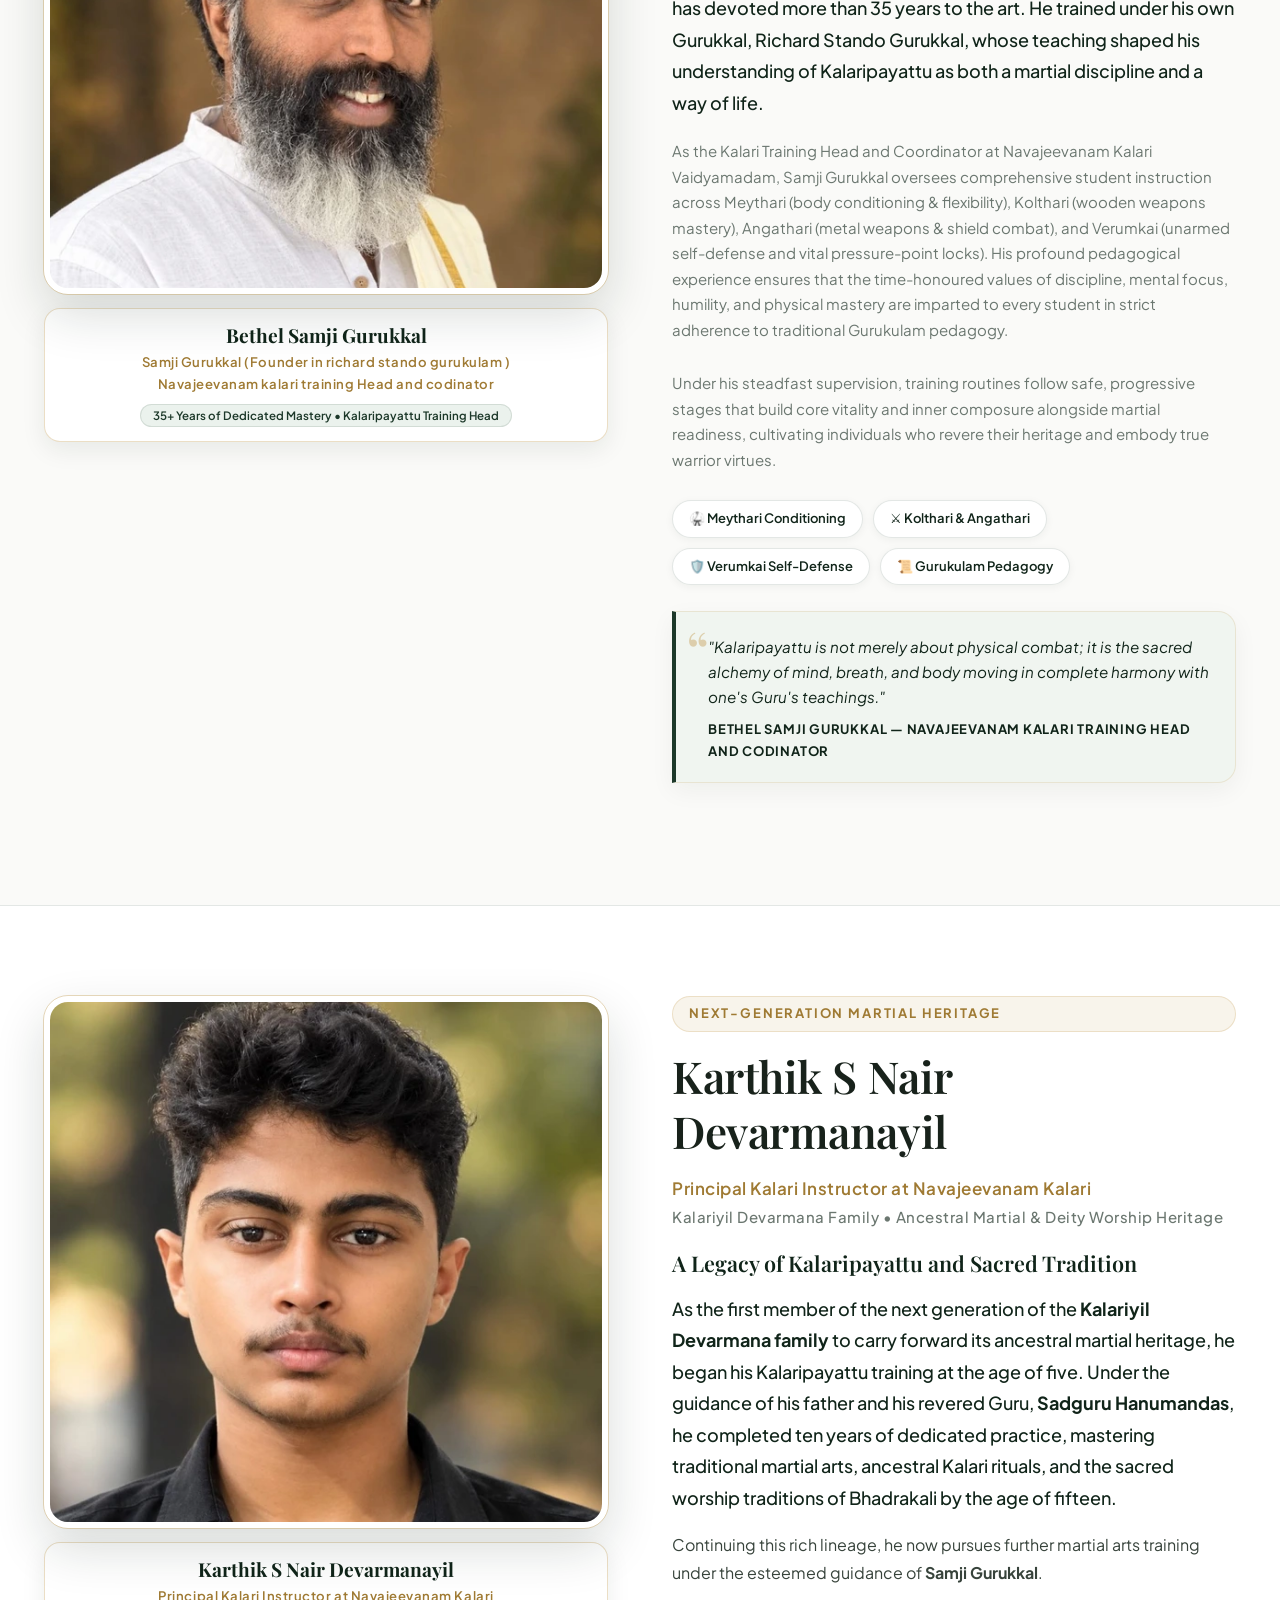
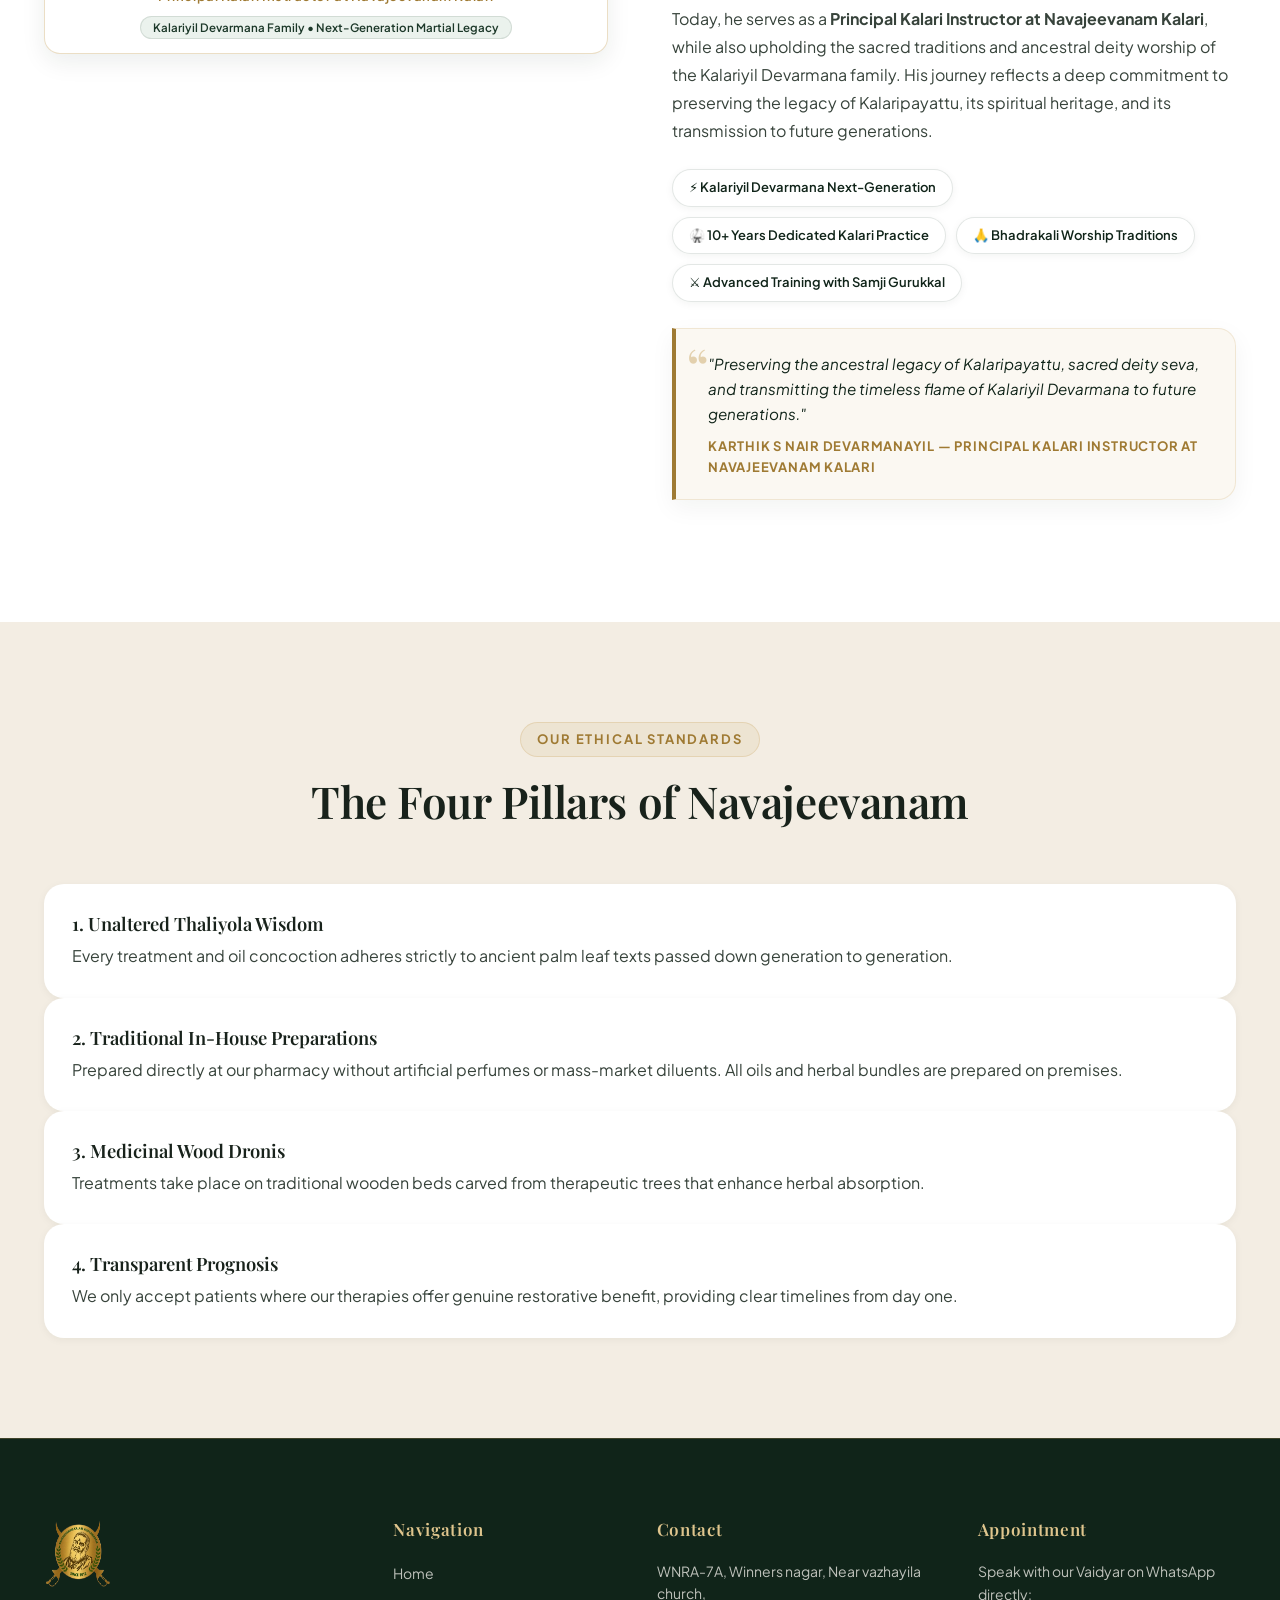
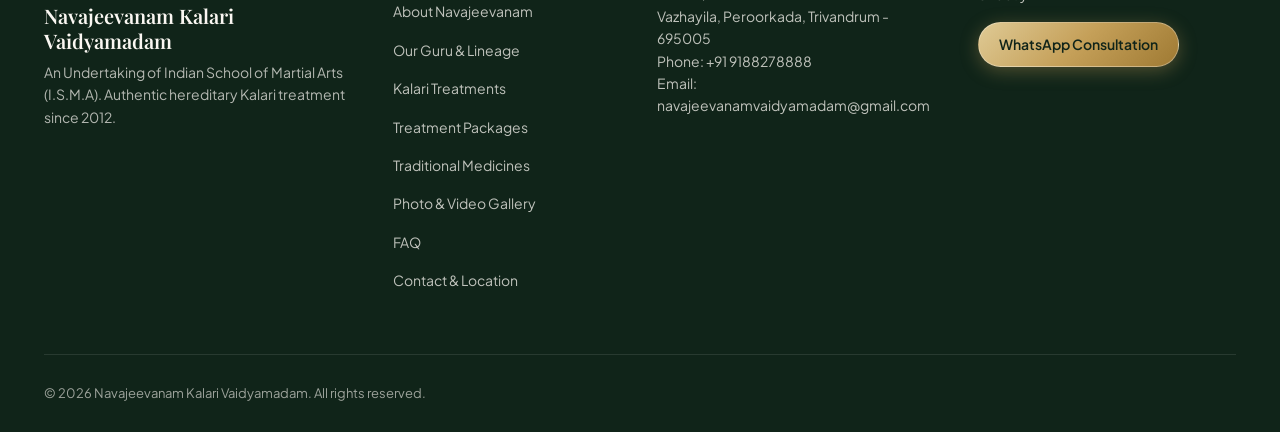
==== commit f269aa25: "feat: update Karthik S Nair Devarmanayil portrait photo and ancestral martial lineage profile" ====
--- a/about.html
+++ b/about.html
@@ -158,7 +158,7 @@
        2. Sri Satguru Dharmanandha Swaroopa Hanumandas Swamiji (Kalari Acharyan)
        3. Srilakshmi M (General Manager & Senior Kalari Marma Specialist)
        4. Bethel Samji Gurukkal (Kalari Training Head & Coordinator)
-       5. Karthik S Nair (Next-Generation Kalari Gurukkal)
+       5. Karthik S Nair Devarmanayil (Principal Kalari Instructor at Navajeevanam Kalari)
        ========================================================================== -->
 
   <!-- 1. Founder: Saji Devarmana -->
@@ -373,52 +373,54 @@
     </div>
   </section>
 
-  <!-- 5. Next-Generation Kalari Gurukkal: Karthik S Nair -->
+  <!-- 5. Principal Kalari Instructor: Karthik S Nair Devarmanayil -->
   <section class="about-section" style="background: #FFFFFF; border-top: 1px solid var(--forest-border); padding: 90px 0;">
     <div class="container">
       <div class="about-grid" style="align-items: start;">
         <div class="about-visual">
           <div class="about-visual-main">
-            <img src="assets/images/karthik-s-nair.webp" alt="Karthik S Nair - Next-Generation Kalari Gurukkal • Kalariyil Devarmana" width="500" height="500" style="aspect-ratio: 1 / 1; object-fit: cover;" loading="lazy">
+            <img src="assets/images/karthik-s-nair.webp" alt="Karthik S Nair Devarmanayil - Principal Kalari Instructor at Navajeevanam Kalari" width="500" height="500" style="aspect-ratio: 1 / 1; object-fit: cover;" loading="lazy">
           </div>
           <div class="photo-identity-bar">
-            <h3 class="photo-person-name">Karthik S Nair</h3>
-            <p class="photo-person-role">Next-Generation Kalari Gurukkal • Kalariyil Devarmana</p>
-            <span class="photo-person-badge">Next-Generation Lineage Successor • Kalari Curriculum Instructor</span>
+            <h3 class="photo-person-name">Karthik S Nair Devarmanayil</h3>
+            <p class="photo-person-role">Principal Kalari Instructor at Navajeevanam Kalari</p>
+            <span class="photo-person-badge">Kalariyil Devarmana Family • Next-Generation Martial Legacy</span>
           </div>
         </div>
 
         <div class="about-text-content">
-          <span class="section-tag">Next-Generation Lineage Bearer</span>
-          <h2 class="section-title">Karthik S Nair</h2>
+          <span class="section-tag">Next-Generation Martial Heritage</span>
+          <h2 class="section-title">Karthik S Nair Devarmanayil</h2>
           <p class="treatment-sanskrit" style="font-size: 1.0625rem; font-weight: 600; color: var(--gold-dark); margin-bottom: 20px;">
-            Next-Generation Kalari Gurukkal • Kalariyil Devarmana<br>
-            <span style="font-size: 0.9375rem; font-weight: 500; color: var(--text-muted);">Kalari Curriculum Instructor & Hereditary Lineage Successor</span>
-          </p>
-
-          <p class="lead-text" style="color: var(--forest-dark); font-weight: 500;">
-            Representing the vibrant future and continuous lineage of Kalariyil Devarmana, Karthik S Nair has attained complete mastery over the traditional disciplines and forms of Kalaripayattu. Rooted firmly in ancestral traditions and the sacred Guru-Shishya Parampara, he actively conducts training across structured Kalari curriculums.
-          </p>
-          <p class="body-text">
-            As a next-generation Kalari Gurukkal of Devarmana, Karthik combines youthful dynamism with steadfast devotion to traditional roots. He mentors aspiring practitioners, conducts rigorous curriculum-based training sessions, and ensures that Kerala's ancient martial heritage is conveyed with technical precision, athletic agility, and traditional integrity.
-          </p>
-          <p class="body-text">
-            His dedicated involvement bridges centuries-old warrior wisdom with contemporary instructional methods, inspiring young students to embrace Kalaripayattu as a lifelong foundation for physical fitness, mental fortitude, and cultural pride.
+            Principal Kalari Instructor at Navajeevanam Kalari<br>
+            <span style="font-size: 0.9375rem; font-weight: 500; color: var(--text-muted);">Kalariyil Devarmana Family • Ancestral Martial & Deity Worship Heritage</span>
+          </p>
+
+          <h3 style="font-family: var(--font-serif); font-size: 1.35rem; color: var(--forest-dark); margin-bottom: 16px;">A Legacy of Kalaripayattu and Sacred Tradition</h3>
+
+          <p class="lead-text" style="color: var(--forest-dark); font-weight: 500; line-height: 1.75; margin-bottom: 18px;">
+            As the first member of the next generation of the <strong>Kalariyil Devarmana family</strong> to carry forward its ancestral martial heritage, he began his Kalaripayattu training at the age of five. Under the guidance of his father and his revered Guru, <strong>Sadguru Hanumandas</strong>, he completed ten years of dedicated practice, mastering traditional martial arts, ancestral Kalari rituals, and the sacred worship traditions of Bhadrakali by the age of fifteen.
+          </p>
+          <p class="body-text" style="font-size: 1rem; line-height: 1.75; color: var(--text-body); margin-bottom: 18px;">
+            Continuing this rich lineage, he now pursues further martial arts training under the esteemed guidance of <strong>Samji Gurukkal</strong>.
+          </p>
+          <p class="body-text" style="font-size: 1rem; line-height: 1.75; color: var(--text-body); margin-bottom: 24px;">
+            Today, he serves as a <strong>Principal Kalari Instructor at Navajeevanam Kalari</strong>, while also upholding the sacred traditions and ancestral deity worship of the Kalariyil Devarmana family. His journey reflects a deep commitment to preserving the legacy of Kalaripayattu, its spiritual heritage, and its transmission to future generations.
           </p>
 
           <!-- Next-Gen Pillars Strip -->
           <div style="display: flex; flex-wrap: wrap; gap: 10px; margin-bottom: 26px;">
-            <span style="display: inline-flex; align-items: center; padding: 7px 16px; background: #fff; border: 1px solid var(--forest-border); border-radius: 9999px; font-size: 0.8125rem; font-weight: 600; color: var(--forest-dark); box-shadow: var(--shadow-sm);">⚡ Next-Generation Legacy</span>
-            <span style="display: inline-flex; align-items: center; padding: 7px 16px; background: #fff; border: 1px solid var(--forest-border); border-radius: 9999px; font-size: 0.8125rem; font-weight: 600; color: var(--forest-dark); box-shadow: var(--shadow-sm);">🥋 Structured Kalari Curriculums</span>
-            <span style="display: inline-flex; align-items: center; padding: 7px 16px; background: #fff; border: 1px solid var(--forest-border); border-radius: 9999px; font-size: 0.8125rem; font-weight: 600; color: var(--forest-dark); box-shadow: var(--shadow-sm);">🏹 Vadivu & Meypayattu Mastery</span>
-            <span style="display: inline-flex; align-items: center; padding: 7px 16px; background: #fff; border: 1px solid var(--forest-border); border-radius: 9999px; font-size: 0.8125rem; font-weight: 600; color: var(--forest-dark); box-shadow: var(--shadow-sm);">🌱 Youth Mentorship</span>
+            <span style="display: inline-flex; align-items: center; padding: 7px 16px; background: #fff; border: 1px solid var(--forest-border); border-radius: 9999px; font-size: 0.8125rem; font-weight: 600; color: var(--forest-dark); box-shadow: var(--shadow-sm);">⚡ Kalariyil Devarmana Next-Generation</span>
+            <span style="display: inline-flex; align-items: center; padding: 7px 16px; background: #fff; border: 1px solid var(--forest-border); border-radius: 9999px; font-size: 0.8125rem; font-weight: 600; color: var(--forest-dark); box-shadow: var(--shadow-sm);">🥋 10+ Years Dedicated Kalari Practice</span>
+            <span style="display: inline-flex; align-items: center; padding: 7px 16px; background: #fff; border: 1px solid var(--forest-border); border-radius: 9999px; font-size: 0.8125rem; font-weight: 600; color: var(--forest-dark); box-shadow: var(--shadow-sm);">🙏 Bhadrakali Worship Traditions</span>
+            <span style="display: inline-flex; align-items: center; padding: 7px 16px; background: #fff; border: 1px solid var(--forest-border); border-radius: 9999px; font-size: 0.8125rem; font-weight: 600; color: var(--forest-dark); box-shadow: var(--shadow-sm);">⚔️ Advanced Training with Samji Gurukkal</span>
           </div>
 
           <div class="founder-quote-box" style="border-left-color: var(--gold-dark); background: rgba(197, 160, 89, 0.08);">
             <p class="founder-quote-text" style="color: var(--forest-dark); font-style: italic;">
-              "Carrying forward the sacred torch of Kalariyil Devarmana, instilling discipline, agility, and pride in the next generation of Kalaripayattu practitioners."
-            </p>
-            <div class="founder-name" style="color: var(--gold-dark);">Karthik S Nair — Next-Generation Kalari Gurukkal • Kalariyil Devarmana</div>
+              "Preserving the ancestral legacy of Kalaripayattu, sacred deity seva, and transmitting the timeless flame of Kalariyil Devarmana to future generations."
+            </p>
+            <div class="founder-name" style="color: var(--gold-dark);">Karthik S Nair Devarmanayil — Principal Kalari Instructor at Navajeevanam Kalari</div>
           </div>
         </div>
       </div>
@@ -499,7 +501,7 @@
         <div>
           <h4 class="footer-col-title">Appointment</h4>
           <p style="font-size: 0.875rem; color: rgba(250, 247, 242, 0.75); margin-bottom: 16px;">Speak with our Vaidyar on WhatsApp directly:</p>
-          <a href="https://wa.me/919188278888" target="_blank" rel="noopener noreferrer" class="btn btn-primary btn-sm">WhatsApp Consultation</a>
+          <a href="https://wa.me/919188278888?text=Hello!%20I%20would%20like%20to%20know%20more%20about%20Kalari%20and%20Ayurvedha%20treatments%20at%20Navajeevanam.%20Could%20you%20please%20share%20the%20details%3F" target="_blank" rel="noopener noreferrer" class="btn btn-primary btn-sm">WhatsApp Consultation</a>
         </div>
       </div>
       <div class="footer-bottom">
@@ -509,7 +511,7 @@
   </footer>
 
   <!-- Floating WhatsApp -->
-  <a href="https://wa.me/919188278888" class="floating-whatsapp" aria-label="WhatsApp" target="_blank" rel="noopener noreferrer">
+  <a href="https://wa.me/919188278888?text=Hello!%20I%20would%20like%20to%20know%20more%20about%20Kalari%20and%20Ayurvedha%20treatments%20at%20Navajeevanam.%20Could%20you%20please%20share%20the%20details%3F" class="floating-whatsapp" aria-label="Chat on WhatsApp with Navajeevanam Vaidyar" target="_blank" rel="noopener noreferrer">
     <svg fill="currentColor" viewBox="0 0 24 24"><path d="M.057 24l1.687-6.163c-1.041-1.804-1.588-3.849-1.587-5.946.003-6.556 5.338-11.891 11.893-11.891 3.181.001 6.167 1.24 8.413 3.488 2.245 2.248 3.481 5.236 3.48 8.414-.003 6.557-5.338 11.892-11.893 11.892-1.99-.001-3.951-.5-5.688-1.448l-6.305 1.654zm6.597-3.807c1.676.995 3.276 1.591 5.392 1.592 5.448 0 9.886-4.434 9.889-9.885.002-5.462-4.415-9.89-9.881-9.892-5.452 0-9.887 4.434-9.889 9.884-.001 2.225.651 3.891 1.746 5.634l-.999 3.648 3.742-.981zm11.387-5.464c-.074-.124-.272-.198-.57-.347-.297-.149-1.758-.868-2.031-.967-.272-.099-.47-.149-.669.149-.198.297-.768.967-.941 1.165-.173.198-.347.223-.644.074-.297-.149-1.255-.462-2.39-1.475-.883-.788-1.48-1.761-1.653-2.059-.173-.297-.018-.458.13-.606.134-.133.297-.347.446-.521.151-.172.2-.296.3-.495.099-.198.05-.372-.025-.521-.075-.148-.669-1.611-.916-2.206-.242-.579-.487-.501-.669-.51l-.57-.01c-.198 0-.52.074-.792.372s-1.04 1.016-1.04 2.479 1.065 2.876 1.213 3.074c.149.198 2.095 3.2 5.076 4.487.709.306 1.263.489 1.694.626.712.226 1.36.194 1.872.118.571-.085 1.758-.719 2.006-1.413.248-.695.248-1.29.173-1.414z"/></svg>
   </a>
 
@@ -517,7 +519,7 @@
   <div class="mobile-bottom-bar">
     <div class="mobile-bottom-grid">
       <a href="tel:+919188278888" class="mobile-bottom-btn call"><span>Call</span></a>
-      <a href="https://wa.me/919188278888" target="_blank" rel="noopener noreferrer" class="mobile-bottom-btn whatsapp"><span>WhatsApp</span></a>
+      <a href="https://wa.me/919188278888?text=Hello!%20I%20would%20like%20to%20know%20more%20about%20Kalari%20and%20Ayurvedha%20treatments%20at%20Navajeevanam.%20Could%20you%20please%20share%20the%20details%3F" target="_blank" rel="noopener noreferrer" class="mobile-bottom-btn whatsapp"><span>WhatsApp</span></a>
       <a href="contact.html" class="mobile-bottom-btn book"><span>Book</span></a>
     </div>
   </div>
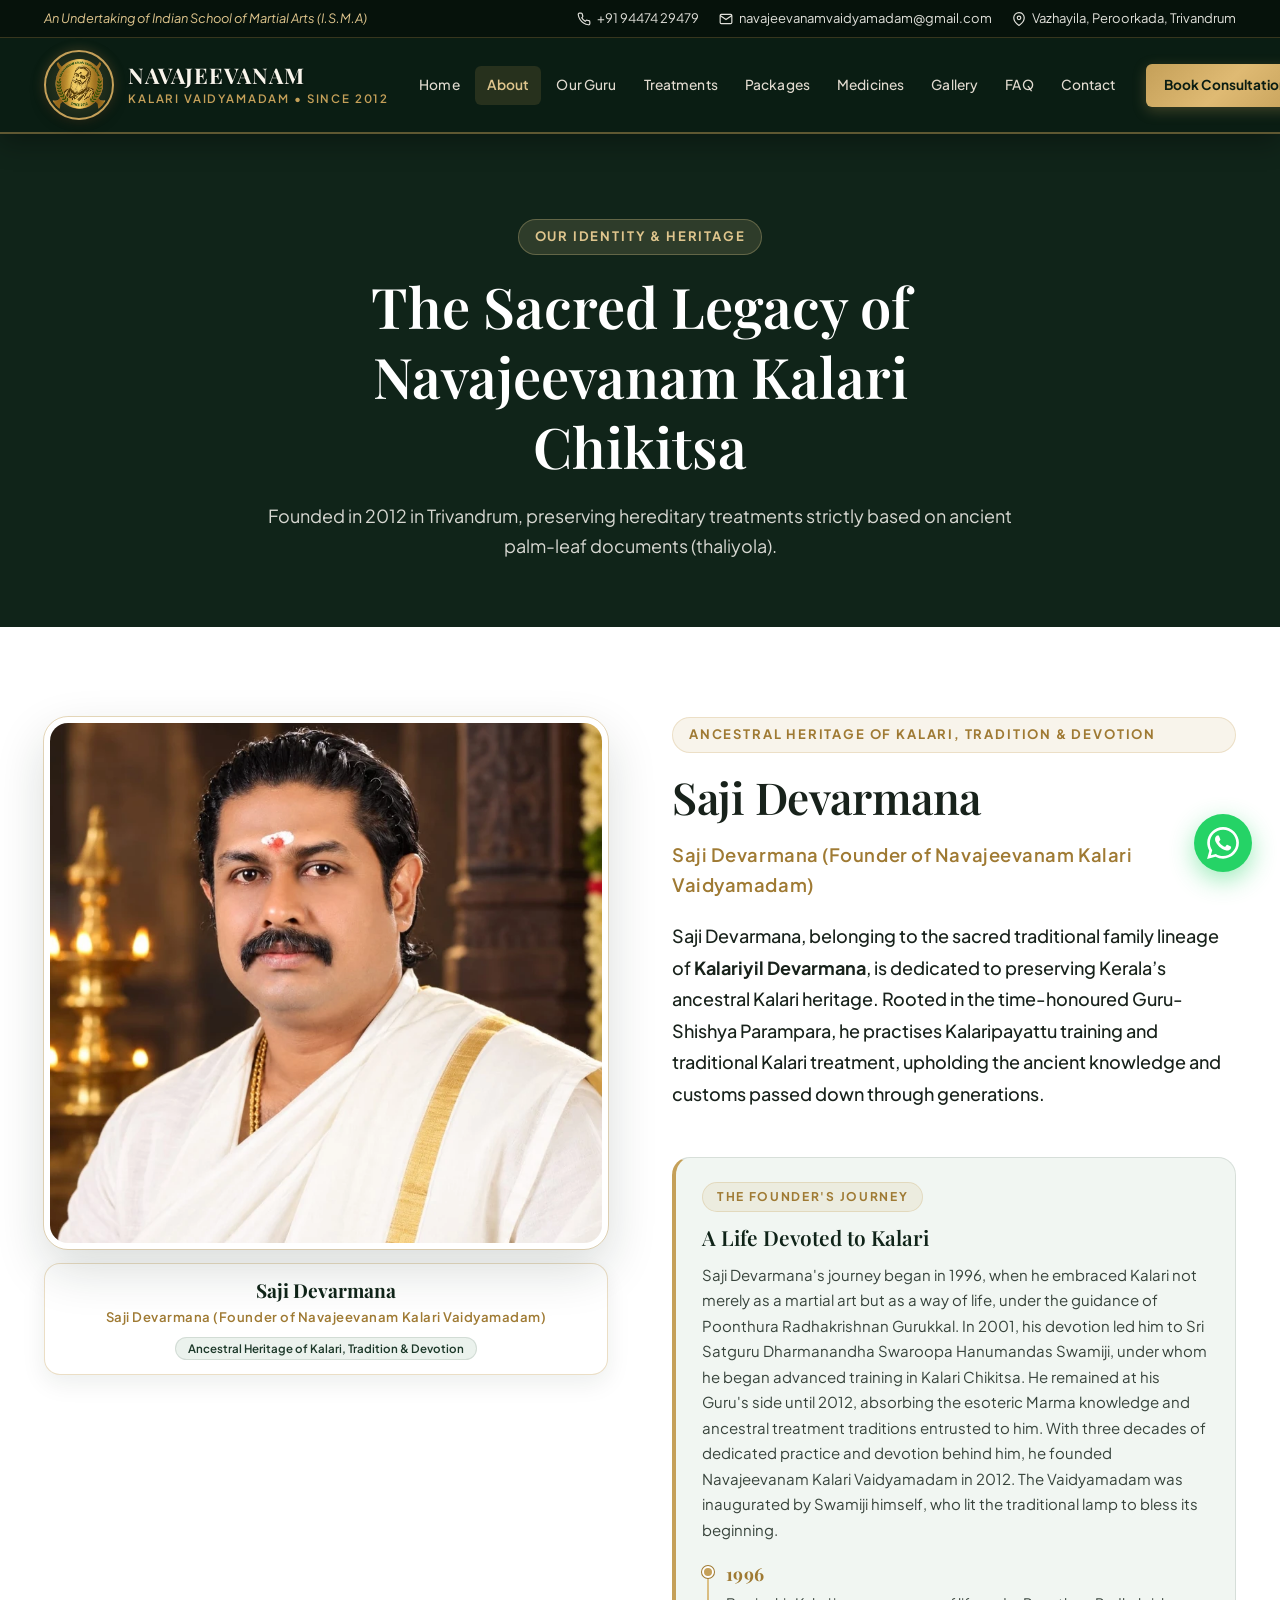
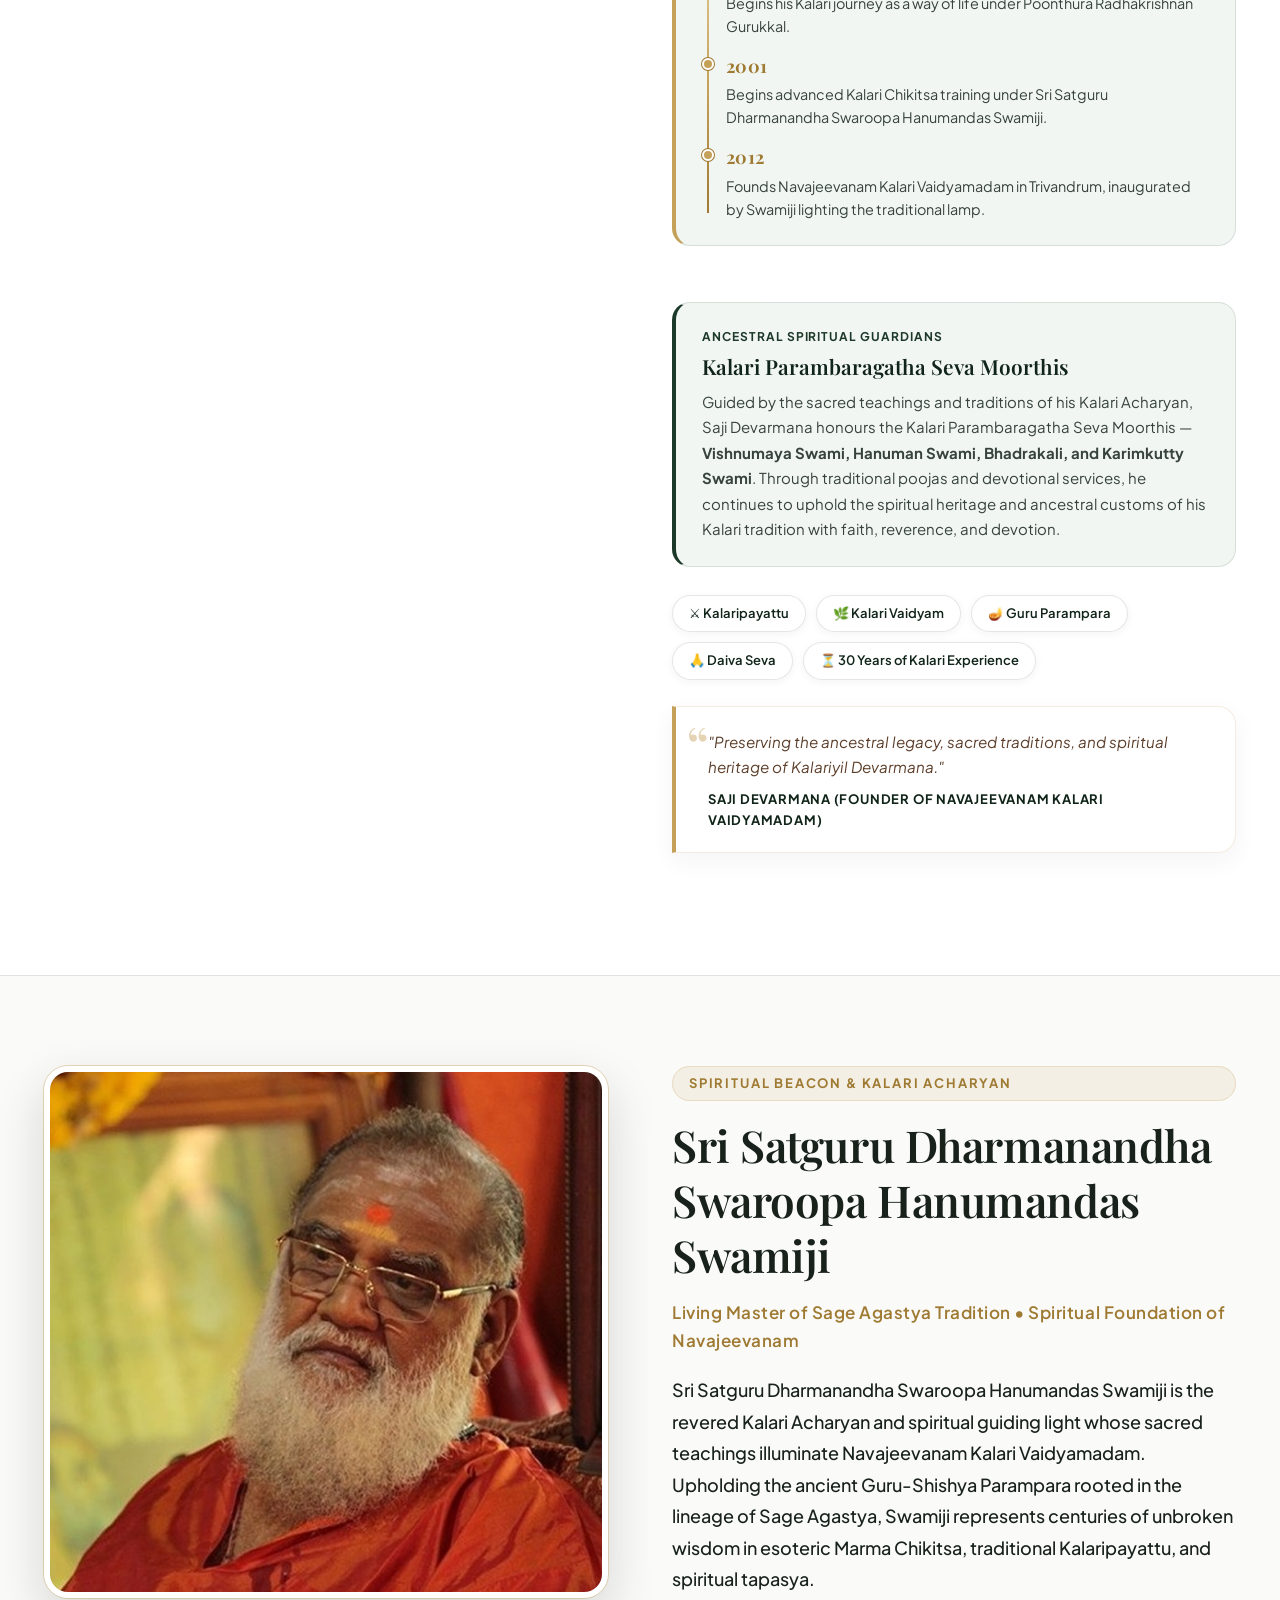
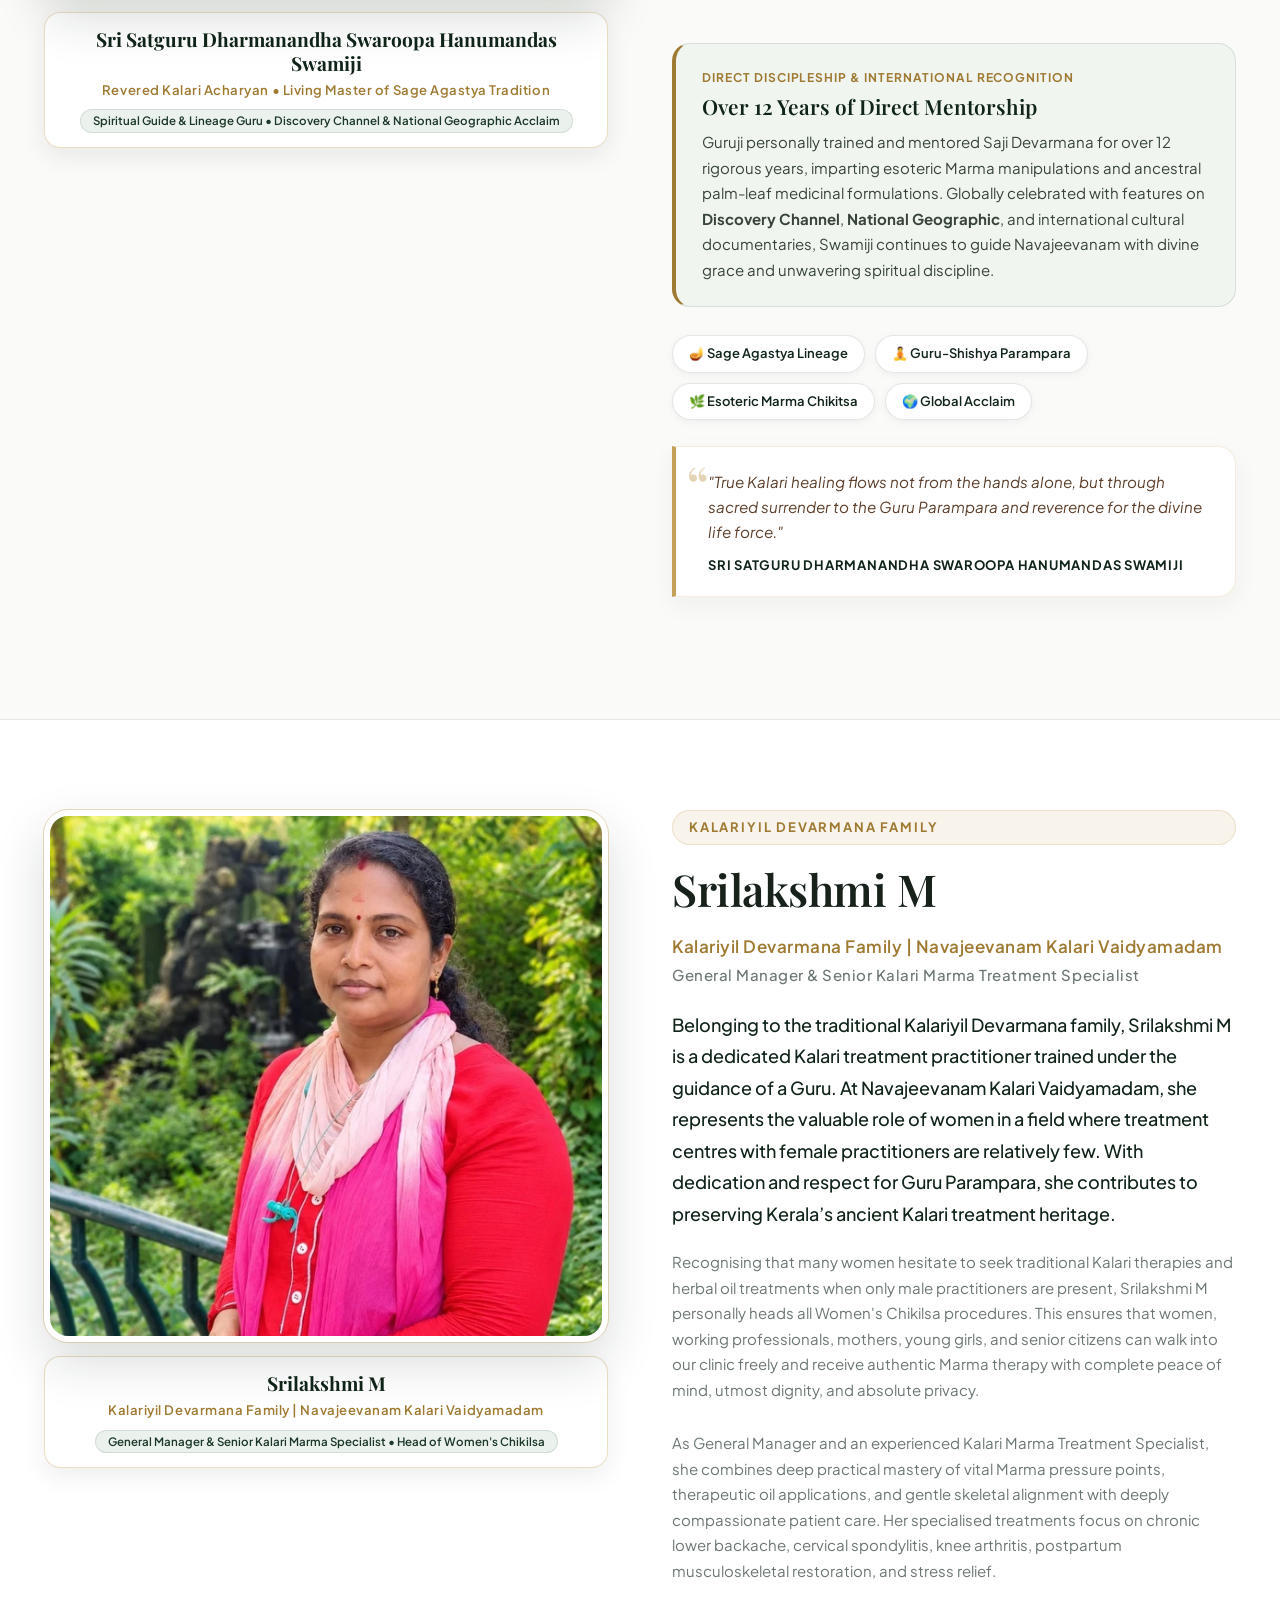
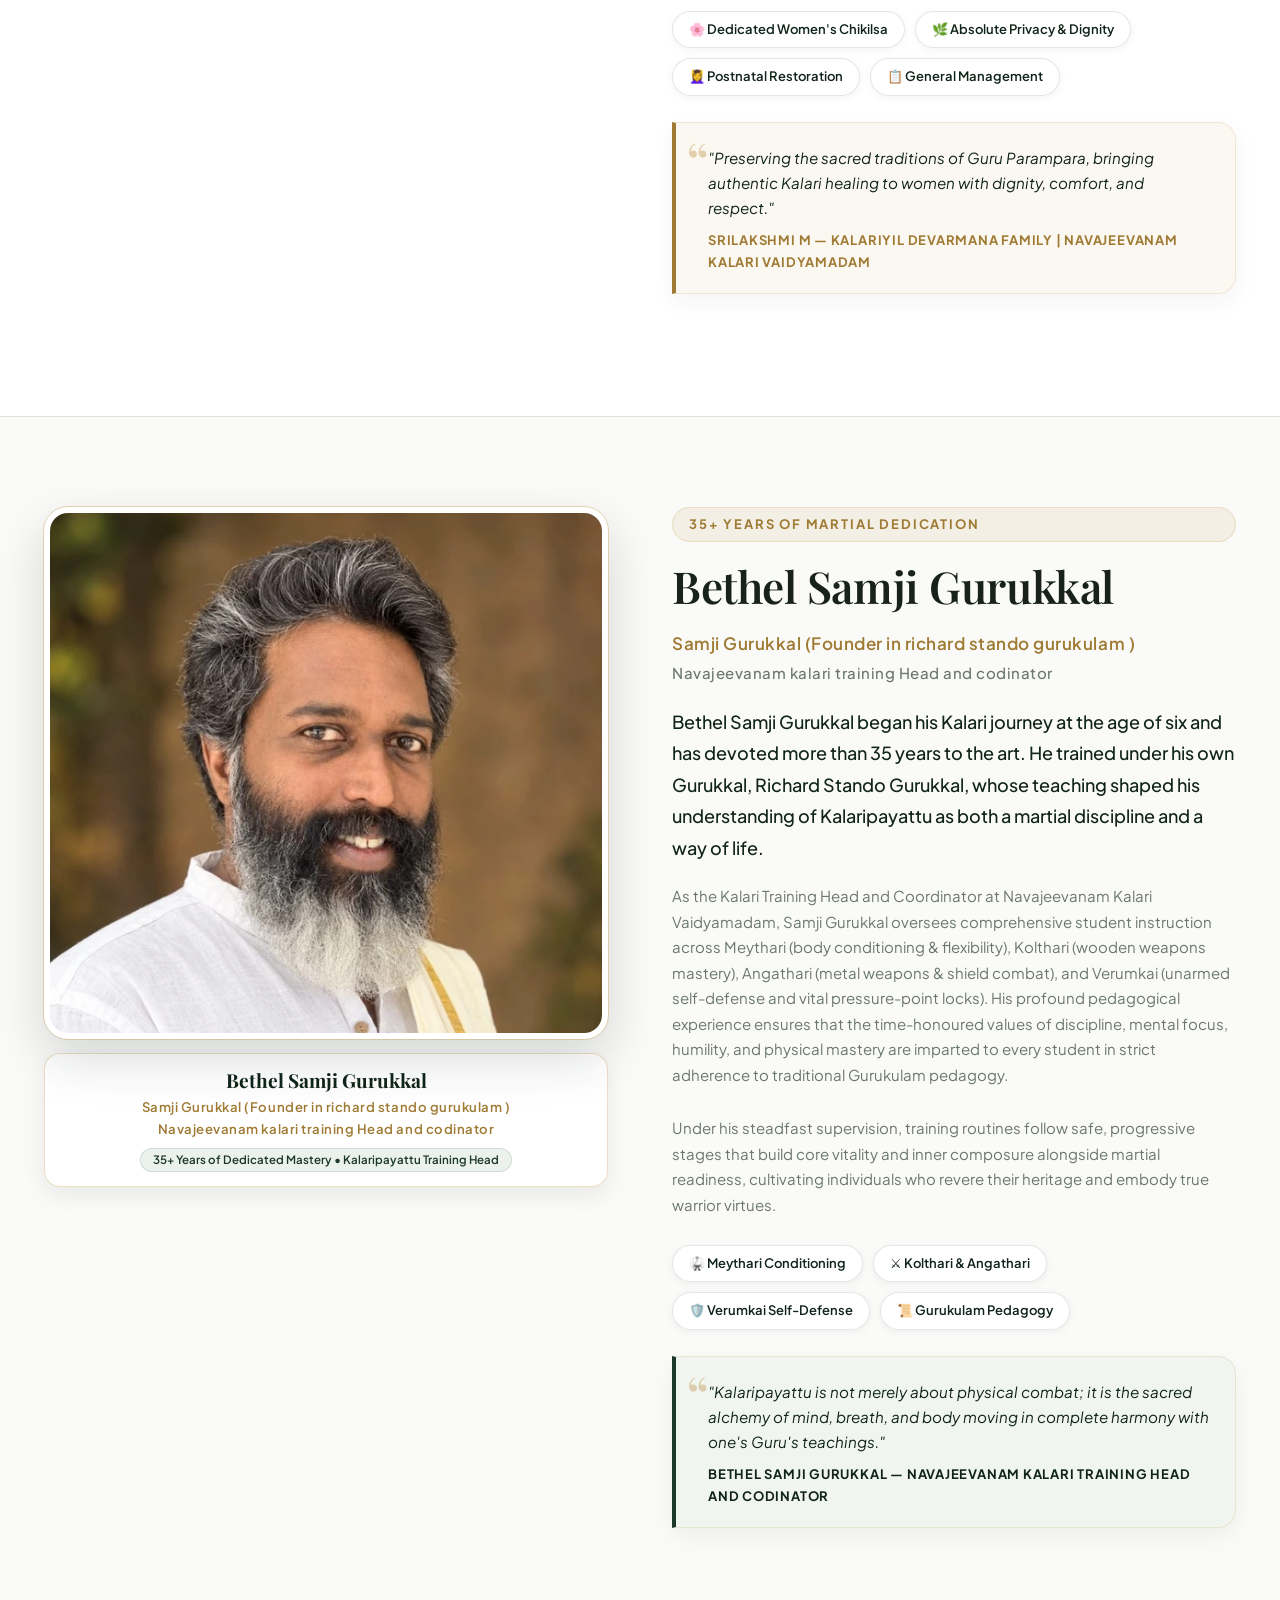
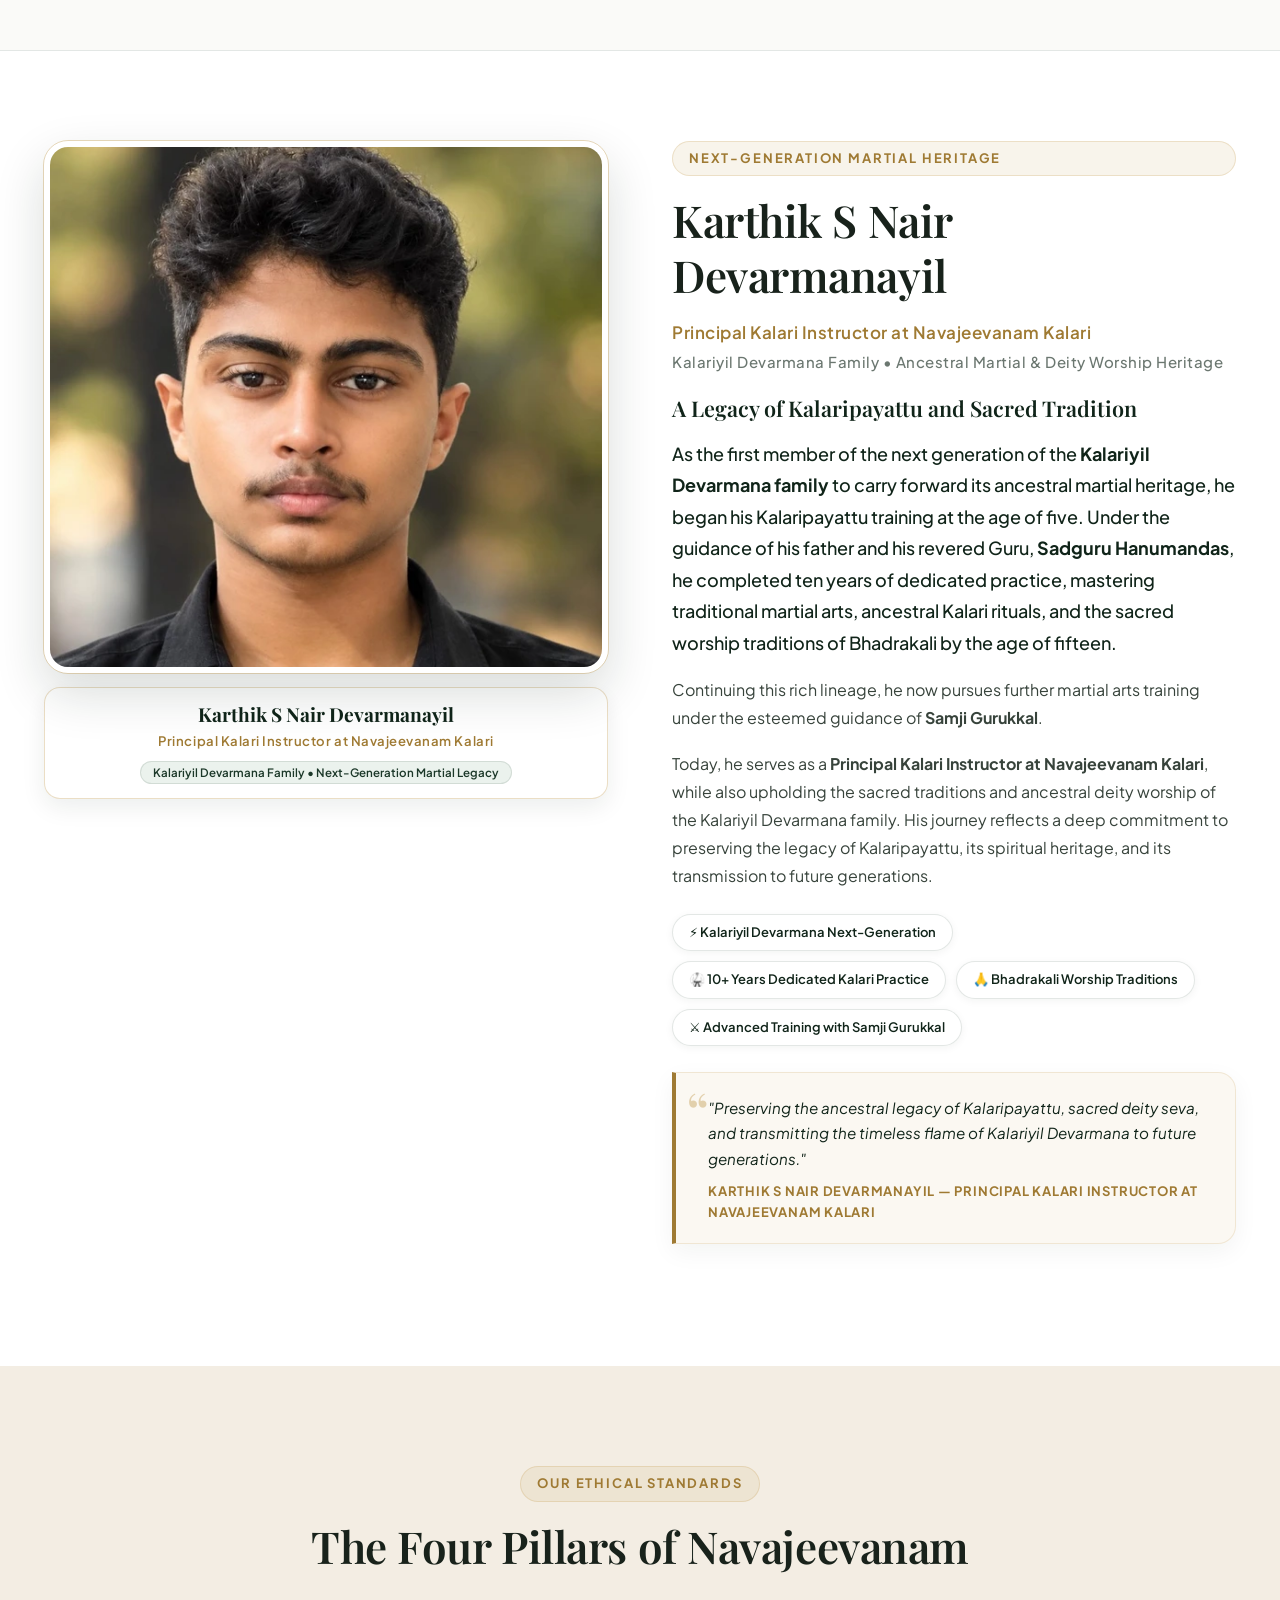
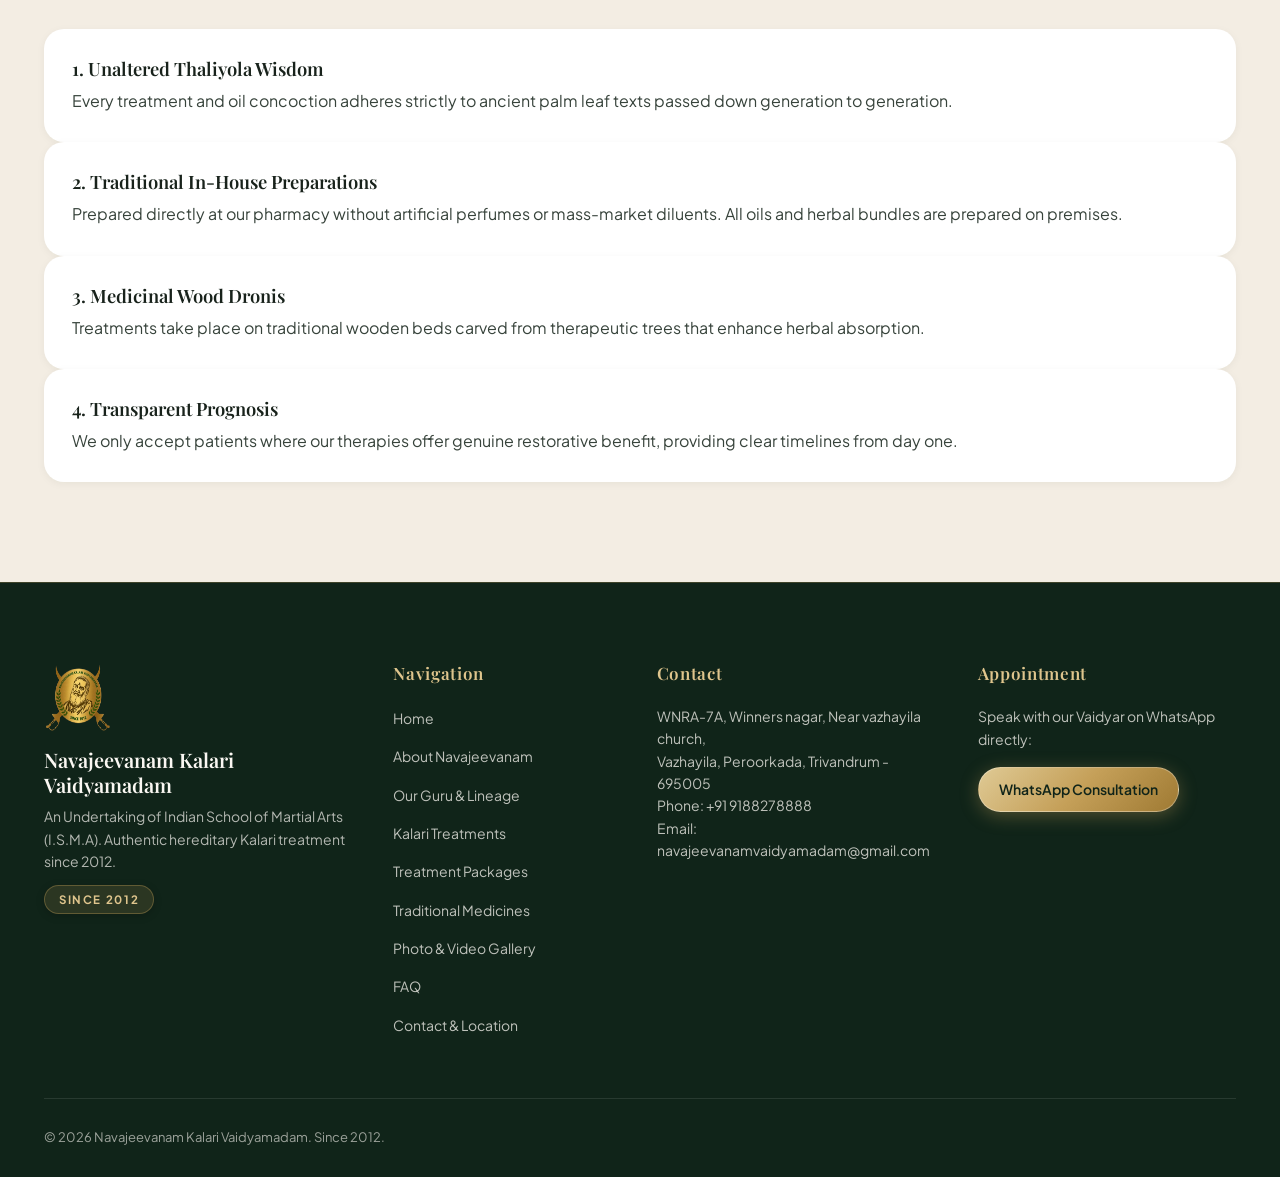
==== commit 61311c16: "Add founder journey, Since 2012 in header and footer" ====
--- a/about.html
+++ b/about.html
@@ -35,6 +35,7 @@
     "mainEntity": {
       "@type": "MedicalClinic",
       "name": "Navajeevanam Kalari Vaidyamadam",
+      "foundingDate": "2012",
       "founder": {
         "@type": "Person",
         "name": "Saji Devarmana",
@@ -85,7 +86,8 @@
         <img src="assets/logo/navajeevanam-logo-nobg.png" alt="Navajeevanam Emblem" class="nav-logo-img">
         <div class="nav-brand-text">
           <span class="nav-brand-name">NAVAJEEVANAM</span>
-          <span class="nav-brand-sub">Kalari Vaidyamadam</span>
+          <span class="nav-brand-sub"><span class="brand-sub-main">Kalari Vaidyamadam</span><span class="brand-sub-desktop-since"> • SINCE 2012</span></span>
+          <span class="nav-brand-mobile-since"><span>SINCE 2012</span></span>
         </div>
       </a>
 
@@ -102,7 +104,7 @@
       </ul>
 
       <div class="nav-actions">
-        <a href="contact.html" class="btn btn-primary btn-sm trigger-consult-modal">
+        <a href="https://app.doctosmart.com/welcome/patient_registration?data===wYp5WasNEIsFGduVGRgUGbp12cgUGdph2V8xXNzgTM" target="_blank" rel="noopener noreferrer" class="btn btn-primary btn-sm">
           <span>Book Consultation</span>
         </a>
         <button class="mobile-menu-btn" aria-label="Open Mobile Menu">
@@ -134,7 +136,7 @@
     </ul>
     <div class="mobile-drawer-footer">
       <a href="tel:+919188278888" class="btn btn-secondary" style="width: 100%;">Call: +91 9188278888</a>
-      <a href="contact.html" class="btn btn-primary" style="width: 100%;">Book Doctor Consultation</a>
+      <a href="https://app.doctosmart.com/welcome/patient_registration?data===wYp5WasNEIsFGduVGRgUGbp12cgUGdph2V8xXNzgTM" target="_blank" rel="noopener noreferrer" class="btn btn-primary" style="width: 100%;">Book Doctor Consultation</a>
     </div>
   </div>
 
@@ -165,7 +167,7 @@
   <section class="about-section" style="background: #FFFFFF; padding: 90px 0;">
     <div class="container">
       <div class="about-grid" style="align-items: start;">
-        <div class="about-visual">
+        <div class="about-visual founder-visual-sticky">
           <div class="about-visual-main">
             <img src="assets/images/founder-sajith.webp" alt="Saji Devarmana - Founder of Navajeevanam Kalari Vaidyamadam" width="500" height="500" style="aspect-ratio: 1 / 1; object-fit: cover;" loading="lazy">
           </div>
@@ -186,6 +188,40 @@
           <p class="lead-text">
             Saji Devarmana, belonging to the sacred traditional family lineage of <strong>Kalariyil Devarmana</strong>, is dedicated to preserving Kerala’s ancestral Kalari heritage. Rooted in the time-honoured Guru-Shishya Parampara, he practises Kalaripayattu training and traditional Kalari treatment, upholding the ancient knowledge and customs passed down through generations.
           </p>
+
+          <!-- The Founder's Journey Block -->
+          <div class="founder-journey-card fade-in-scroll">
+            <span class="section-tag" style="margin-bottom: 12px; font-size: 0.75rem; padding: 4px 14px; display: inline-flex;">THE FOUNDER'S JOURNEY</span>
+            <h3 style="font-family: var(--font-serif); font-size: 1.3rem; color: var(--forest-dark); margin: 0 0 12px;">A Life Devoted to Kalari</h3>
+            <p style="font-size: 0.9375rem; color: var(--text-body); line-height: 1.7; margin: 0 0 20px;">
+              Saji Devarmana's journey began in 1996, when he embraced Kalari not merely as a martial art but as a way of life, under the guidance of Poonthura Radhakrishnan Gurukkal. In 2001, his devotion led him to Sri Satguru Dharmanandha Swaroopa Hanumandas Swamiji, under whom he began advanced training in Kalari Chikitsa. He remained at his Guru's side until 2012, absorbing the esoteric Marma knowledge and ancestral treatment traditions entrusted to him. With three decades of dedicated practice and devotion behind him, he founded Navajeevanam Kalari Vaidyamadam in 2012. The Vaidyamadam was inaugurated by Swamiji himself, who lit the traditional lamp to bless its beginning.
+            </p>
+
+            <!-- Compact Vertical Timeline -->
+            <div class="founder-timeline">
+              <div class="founder-timeline-item">
+                <div class="founder-timeline-dot"></div>
+                <div class="founder-timeline-content">
+                  <span class="founder-timeline-year">1996</span>
+                  <p class="founder-timeline-text">Begins his Kalari journey as a way of life under Poonthura Radhakrishnan Gurukkal.</p>
+                </div>
+              </div>
+              <div class="founder-timeline-item">
+                <div class="founder-timeline-dot"></div>
+                <div class="founder-timeline-content">
+                  <span class="founder-timeline-year">2001</span>
+                  <p class="founder-timeline-text">Begins advanced Kalari Chikitsa training under Sri Satguru Dharmanandha Swaroopa Hanumandas Swamiji.</p>
+                </div>
+              </div>
+              <div class="founder-timeline-item">
+                <div class="founder-timeline-dot"></div>
+                <div class="founder-timeline-content">
+                  <span class="founder-timeline-year">2012</span>
+                  <p class="founder-timeline-text">Founds Navajeevanam Kalari Vaidyamadam in Trivandrum, inaugurated by Swamiji lighting the traditional lamp.</p>
+                </div>
+              </div>
+            </div>
+          </div>
 
           <!-- Kalari Parambaragatha Seva Moorthis Box -->
           <div style="margin: 28px 0; padding: 24px 26px; background: rgba(235, 242, 237, 0.7); border: 1px solid var(--forest-border); border-left: 4px solid var(--forest-primary); border-radius: 18px;">
@@ -202,6 +238,7 @@
             <span style="display: inline-flex; align-items: center; padding: 7px 16px; background: #fff; border: 1px solid var(--forest-border); border-radius: 9999px; font-size: 0.8125rem; font-weight: 600; color: var(--forest-dark); box-shadow: var(--shadow-sm);">🌿 Kalari Vaidyam</span>
             <span style="display: inline-flex; align-items: center; padding: 7px 16px; background: #fff; border: 1px solid var(--forest-border); border-radius: 9999px; font-size: 0.8125rem; font-weight: 600; color: var(--forest-dark); box-shadow: var(--shadow-sm);">🪔 Guru Parampara</span>
             <span style="display: inline-flex; align-items: center; padding: 7px 16px; background: #fff; border: 1px solid var(--forest-border); border-radius: 9999px; font-size: 0.8125rem; font-weight: 600; color: var(--forest-dark); box-shadow: var(--shadow-sm);">🙏 Daiva Seva</span>
+            <span style="display: inline-flex; align-items: center; padding: 7px 16px; background: #fff; border: 1px solid var(--forest-border); border-radius: 9999px; font-size: 0.8125rem; font-weight: 600; color: var(--forest-dark); box-shadow: var(--shadow-sm);">⏳ 30 Years of Kalari Experience</span>
           </div>
 
           <div class="founder-quote-box">
@@ -475,6 +512,9 @@
           <img src="assets/logo/navajeevanam-logo-nobg.png" alt="Navajeevanam Logo" class="footer-brand-logo">
           <h3 class="footer-brand-title">Navajeevanam Kalari Vaidyamadam</h3>
           <p class="footer-brand-desc">An Undertaking of Indian School of Martial Arts (I.S.M.A). Authentic hereditary Kalari treatment since 2012.</p>
+          <div class="footer-since-wrap">
+            <span class="footer-since-pill">SINCE 2012</span>
+          </div>
         </div>
         <div>
           <h4 class="footer-col-title">Navigation</h4>
@@ -505,7 +545,7 @@
         </div>
       </div>
       <div class="footer-bottom">
-        <div>© 2026 Navajeevanam Kalari Vaidyamadam. All rights reserved.</div>
+        <div>© <span class="current-year">2026</span> Navajeevanam Kalari Vaidyamadam. Since 2012.</div>
       </div>
     </div>
   </footer>
@@ -520,7 +560,7 @@
     <div class="mobile-bottom-grid">
       <a href="tel:+919188278888" class="mobile-bottom-btn call"><span>Call</span></a>
       <a href="https://wa.me/919188278888?text=Hello!%20I%20would%20like%20to%20know%20more%20about%20Kalari%20and%20Ayurvedha%20treatments%20at%20Navajeevanam.%20Could%20you%20please%20share%20the%20details%3F" target="_blank" rel="noopener noreferrer" class="mobile-bottom-btn whatsapp"><span>WhatsApp</span></a>
-      <a href="contact.html" class="mobile-bottom-btn book"><span>Book</span></a>
+      <a href="https://app.doctosmart.com/welcome/patient_registration?data===wYp5WasNEIsFGduVGRgUGbp12cgUGdph2V8xXNzgTM" target="_blank" rel="noopener noreferrer" class="mobile-bottom-btn book"><span>Book</span></a>
     </div>
   </div>
 
--- a/css/style.css
+++ b/css/style.css
@@ -61,11 +61,25 @@
 
 html {
   scroll-behavior: smooth;
+  scroll-padding-top: 88px;
   font-size: 16px;
   -webkit-text-size-adjust: 100%;
   overflow-x: hidden;
   max-width: 100vw;
   width: 100%;
+}
+
+[id] {
+  scroll-margin-top: 88px;
+}
+
+@media (min-width: 1024px) {
+  html {
+    scroll-padding-top: 96px;
+  }
+  [id] {
+    scroll-margin-top: 96px;
+  }
 }
 
 body {
@@ -450,6 +464,46 @@
   margin-top: 2px;
 }
 
+/* Header Wordmark Since 2012 (Mobile Base) */
+.brand-sub-desktop-since {
+  display: none;
+}
+
+.nav-brand-mobile-since {
+  display: flex;
+  align-items: center;
+  justify-content: center;
+  gap: 6px;
+  font-size: 9.5px;
+  letter-spacing: 0.18em;
+  text-transform: uppercase;
+  color: var(--gold-primary);
+  font-weight: 600;
+  margin-top: 2px;
+  width: 100%;
+}
+
+.nav-brand-mobile-since::before,
+.nav-brand-mobile-since::after {
+  content: '';
+  flex: 1;
+  height: 1px;
+  background: linear-gradient(90deg, rgba(197, 160, 89, 0.2), var(--gold-primary));
+}
+
+.nav-brand-mobile-since::after {
+  background: linear-gradient(90deg, var(--gold-primary), rgba(197, 160, 89, 0.2));
+}
+
+@media (min-width: 1024px) {
+  .nav-brand-mobile-since {
+    display: none !important;
+  }
+  .brand-sub-desktop-since {
+    display: inline !important;
+  }
+}
+
 .nav-menu {
   display: flex;
   align-items: center;
@@ -1625,6 +1679,120 @@
 }
 
 /* ==========================================================================
+   YouTube Dual Video Showcase & Shorts Embed
+   ========================================================================== */
+.video-showcase-grid {
+  display: grid;
+  grid-template-columns: 330px 1fr;
+  gap: 32px;
+  max-width: 1000px;
+  margin: 0 auto;
+  align-items: start;
+}
+
+.short-container-wrapper {
+  display: flex;
+  flex-direction: column;
+  align-items: center;
+}
+
+.short-frame {
+  width: 100%;
+  max-width: 330px;
+  aspect-ratio: 9 / 16;
+  border-radius: 22px;
+  overflow: hidden;
+  border: 1.5px solid rgba(197, 160, 89, 0.45);
+  box-shadow: 0 20px 50px rgba(0, 0, 0, 0.65), 0 0 25px rgba(197, 160, 89, 0.12);
+  background: #000;
+  position: relative;
+}
+
+.short-frame iframe {
+  width: 100%;
+  height: 100%;
+  border: none;
+  display: block;
+}
+
+.short-caption-tag {
+  margin-top: 14px;
+  display: inline-flex;
+  align-items: center;
+  gap: 8px;
+  font-size: 0.8125rem;
+  color: var(--gold-light);
+  text-decoration: none;
+  font-weight: 500;
+  transition: color var(--transition-fast);
+}
+
+.short-caption-tag:hover {
+  color: #fff;
+}
+
+.video-channel-col {
+  display: flex;
+  flex-direction: column;
+  gap: 20px;
+}
+
+.channel-info-card {
+  background: rgba(16, 36, 25, 0.75);
+  border: 1px solid rgba(197, 160, 89, 0.3);
+  border-radius: 20px;
+  padding: 24px 28px;
+  text-align: left;
+  backdrop-filter: blur(10px);
+}
+
+.channel-info-title {
+  font-family: var(--font-serif);
+  font-size: 1.25rem;
+  color: #fff;
+  margin-bottom: 8px;
+  display: flex;
+  align-items: center;
+  gap: 10px;
+}
+
+.channel-info-desc {
+  font-size: 0.9rem;
+  line-height: 1.6;
+  color: rgba(250, 247, 242, 0.82);
+  margin-bottom: 16px;
+}
+
+.channel-features-list {
+  list-style: none;
+  padding: 0;
+  margin: 0 0 20px 0;
+  display: grid;
+  grid-template-columns: 1fr;
+  gap: 10px;
+}
+
+.channel-feature-item {
+  display: flex;
+  align-items: center;
+  gap: 10px;
+  font-size: 0.84rem;
+  color: rgba(250, 247, 242, 0.9);
+}
+
+.channel-feature-icon {
+  color: var(--gold-light);
+  font-weight: bold;
+}
+
+.channel-action-btns {
+  display: flex;
+  flex-wrap: wrap;
+  gap: 12px;
+  align-items: center;
+}
+
+/* ==========================================================================
    Testimonials Section (Elevated Verified Badges)
    ========================================================================== */
 .testimonials-section {
@@ -2382,3 +2550,137 @@
   font-size: 0.8125rem;
   color: var(--text-muted);
 }
+
+/* ==========================================================================
+   Footer Since 2012 Pill (Mobile-First Base: Centered, Desktop: Left)
+   ========================================================================== */
+.footer-since-wrap {
+  display: flex;
+  justify-content: center;
+  margin-top: -12px;
+  margin-bottom: 24px;
+}
+
+.footer-since-pill {
+  display: inline-flex;
+  align-items: center;
+  justify-content: center;
+  font-size: 0.72rem;
+  font-weight: 700;
+  letter-spacing: 0.14em;
+  text-transform: uppercase;
+  color: var(--gold-light);
+  background: rgba(197, 160, 89, 0.15);
+  border: 1px solid rgba(197, 160, 89, 0.35);
+  padding: 4px 14px;
+  border-radius: 999px;
+  box-shadow: 0 2px 8px rgba(0, 0, 0, 0.2);
+}
+
+@media (min-width: 641px) {
+  .footer-since-wrap {
+    justify-content: flex-start;
+  }
+}
+
+/* ==========================================================================
+   About Page: Founder Journey Block & Vertical Timeline (Mobile First)
+   ========================================================================== */
+.founder-journey-card {
+  margin: 28px 0;
+  padding: 20px 18px;
+  background: rgba(235, 242, 237, 0.7);
+  border: 1px solid var(--forest-border);
+  border-left: 4px solid var(--gold-primary);
+  border-radius: 18px;
+}
+
+@media (min-width: 768px) {
+  .founder-journey-card {
+    padding: 24px 26px;
+  }
+}
+
+.founder-timeline {
+  position: relative;
+  padding-left: 24px;
+  margin-top: 18px;
+  display: flex;
+  flex-direction: column;
+  gap: 16px;
+}
+
+.founder-timeline::before {
+  content: '';
+  position: absolute;
+  top: 6px;
+  bottom: 8px;
+  left: 5px;
+  width: 2px;
+  background: linear-gradient(180deg, var(--gold-light) 0%, var(--gold-primary) 50%, var(--gold-dark) 100%);
+}
+
+.founder-timeline-item {
+  position: relative;
+  display: flex;
+  flex-direction: column;
+}
+
+.founder-timeline-dot {
+  position: absolute;
+  left: -24px;
+  top: 4px;
+  width: 12px;
+  height: 12px;
+  border-radius: 50%;
+  background: var(--gold-primary);
+  border: 2px solid #FFFFFF;
+  box-shadow: 0 0 0 1px var(--gold-dark);
+}
+
+.founder-timeline-year {
+  font-family: var(--font-serif);
+  font-size: 1.125rem;
+  font-weight: 700;
+  color: var(--gold-dark);
+  line-height: 1.2;
+  letter-spacing: 0.02em;
+}
+
+.founder-timeline-text {
+  font-size: 0.9rem;
+  color: var(--text-body);
+  line-height: 1.6;
+  margin: 3px 0 0 0;
+  word-break: break-word;
+}
+
+/* Scroll Animation (Fade & Slide In) */
+.fade-in-scroll {
+  opacity: 0;
+  transform: translateY(18px);
+  transition: opacity 0.7s cubic-bezier(0.16, 1, 0.3, 1), transform 0.7s cubic-bezier(0.16, 1, 0.3, 1);
+  will-change: opacity, transform;
+}
+
+.fade-in-scroll.is-visible {
+  opacity: 1;
+  transform: translateY(0);
+}
+
+@media (prefers-reduced-motion: reduce) {
+  .fade-in-scroll {
+    opacity: 1 !important;
+    transform: none !important;
+    transition: none !important;
+  }
+}
+
+/* Sticky Photo Card on Desktop (>= 1024px) */
+@media (min-width: 1024px) {
+  .founder-visual-sticky {
+    position: sticky;
+    top: calc(96px + 24px);
+    align-self: start;
+  }
+}
--- a/css/responsive.css
+++ b/css/responsive.css
@@ -168,6 +168,11 @@
   .nav-brand-sub {
     font-size: 0.62rem !important;
     letter-spacing: 0.1em !important;
+  }
+
+  .nav-brand-mobile-since {
+    font-size: 9px !important;
+    letter-spacing: 0.16em !important;
   }
 
   .nav-actions .btn {
@@ -612,6 +617,36 @@
     padding: 4px 10px !important;
   }
 
+  .video-showcase-grid {
+    grid-template-columns: 1fr !important;
+    gap: 36px !important;
+  }
+
+  .short-container-wrapper {
+    margin: 0 auto !important;
+    max-width: 320px !important;
+  }
+
+  .short-frame {
+    max-width: 320px !important;
+    border-radius: 18px !important;
+  }
+
+  .channel-info-card {
+    padding: 20px 18px !important;
+    border-radius: 16px !important;
+  }
+
+  .channel-action-btns {
+    flex-direction: column !important;
+    align-items: stretch !important;
+  }
+
+  .channel-action-btns .btn {
+    width: 100% !important;
+    justify-content: center !important;
+  }
+
   /* Testimonials */
   .testimonials-section {
     padding: 70px 0 !important;
@@ -750,6 +785,22 @@
     padding-bottom: 40px !important;
   }
 
+  .site-footer .footer-top > div:first-child {
+    text-align: center;
+    display: flex;
+    flex-direction: column;
+    align-items: center;
+  }
+
+  .site-footer .footer-brand-logo {
+    margin-left: auto;
+    margin-right: auto;
+  }
+
+  .footer-since-wrap {
+    justify-content: center !important;
+  }
+
   .footer-bottom {
     flex-direction: column !important;
     text-align: center !important;
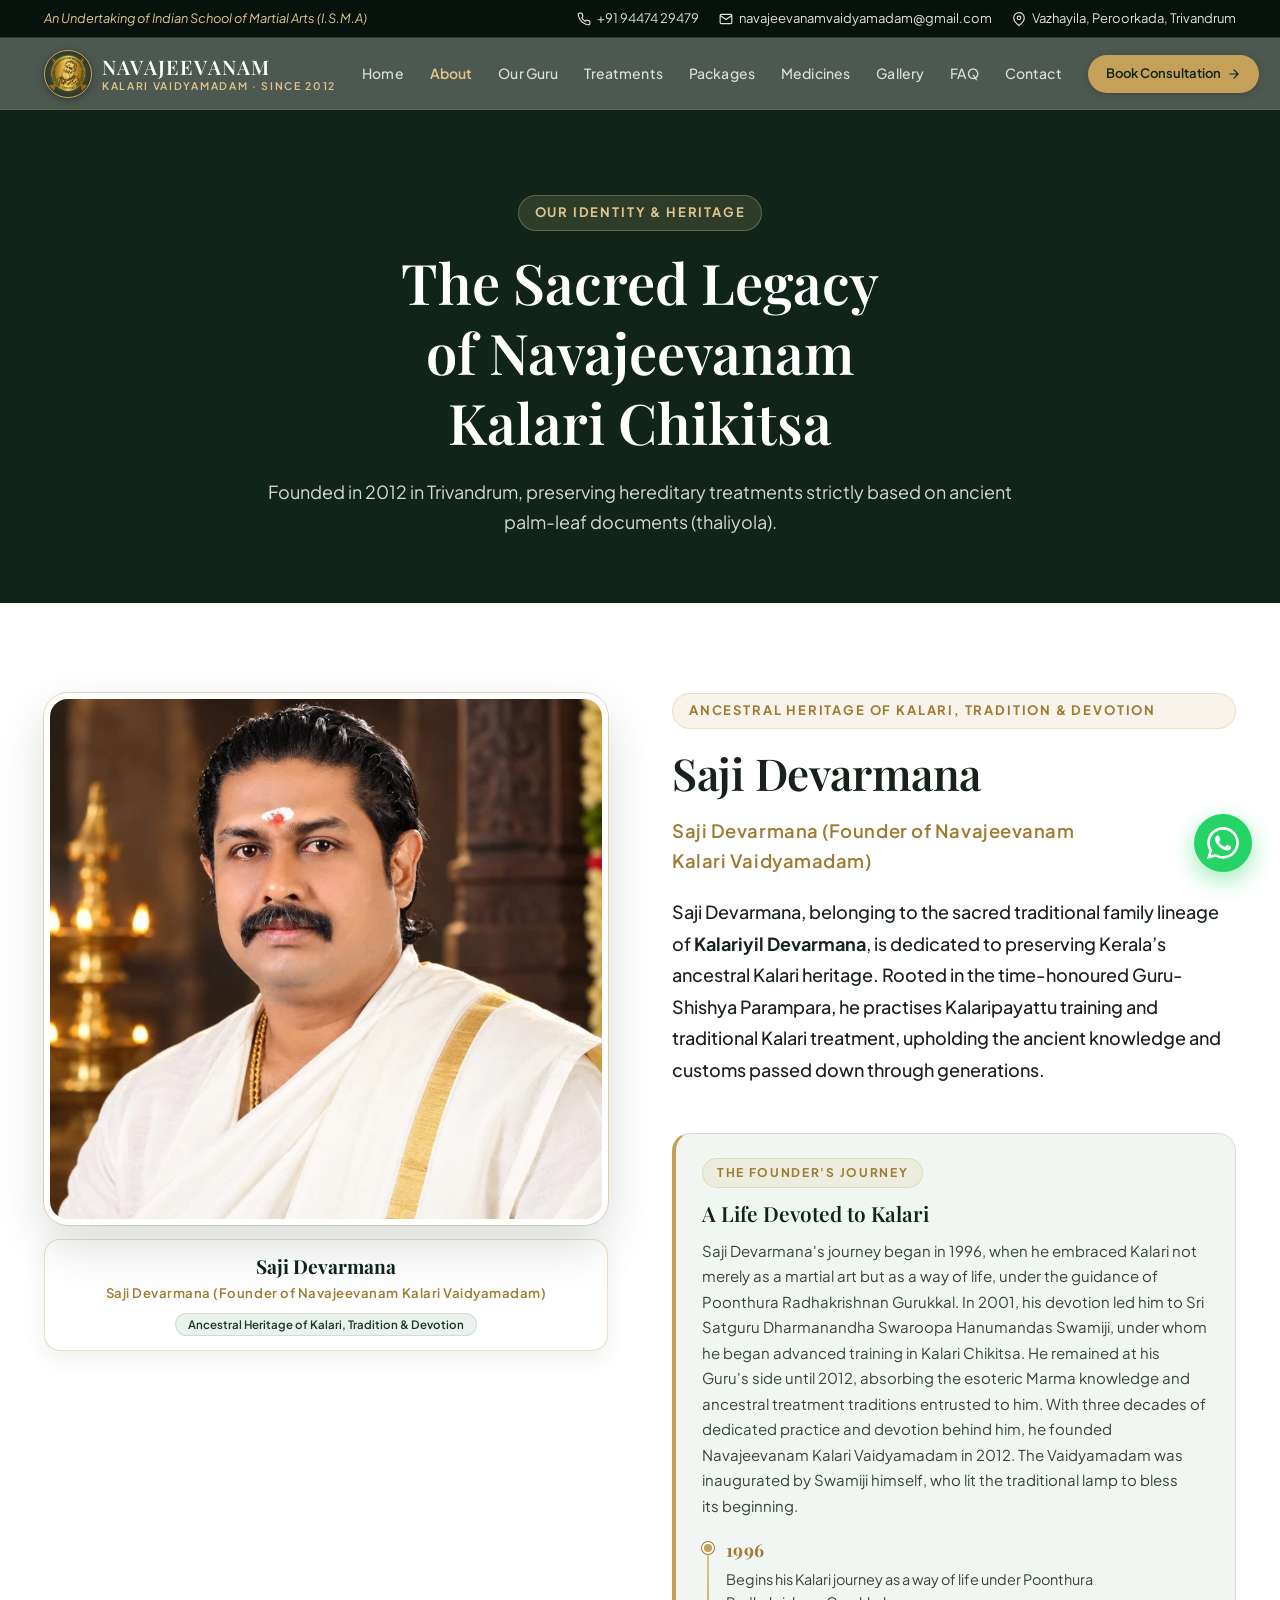
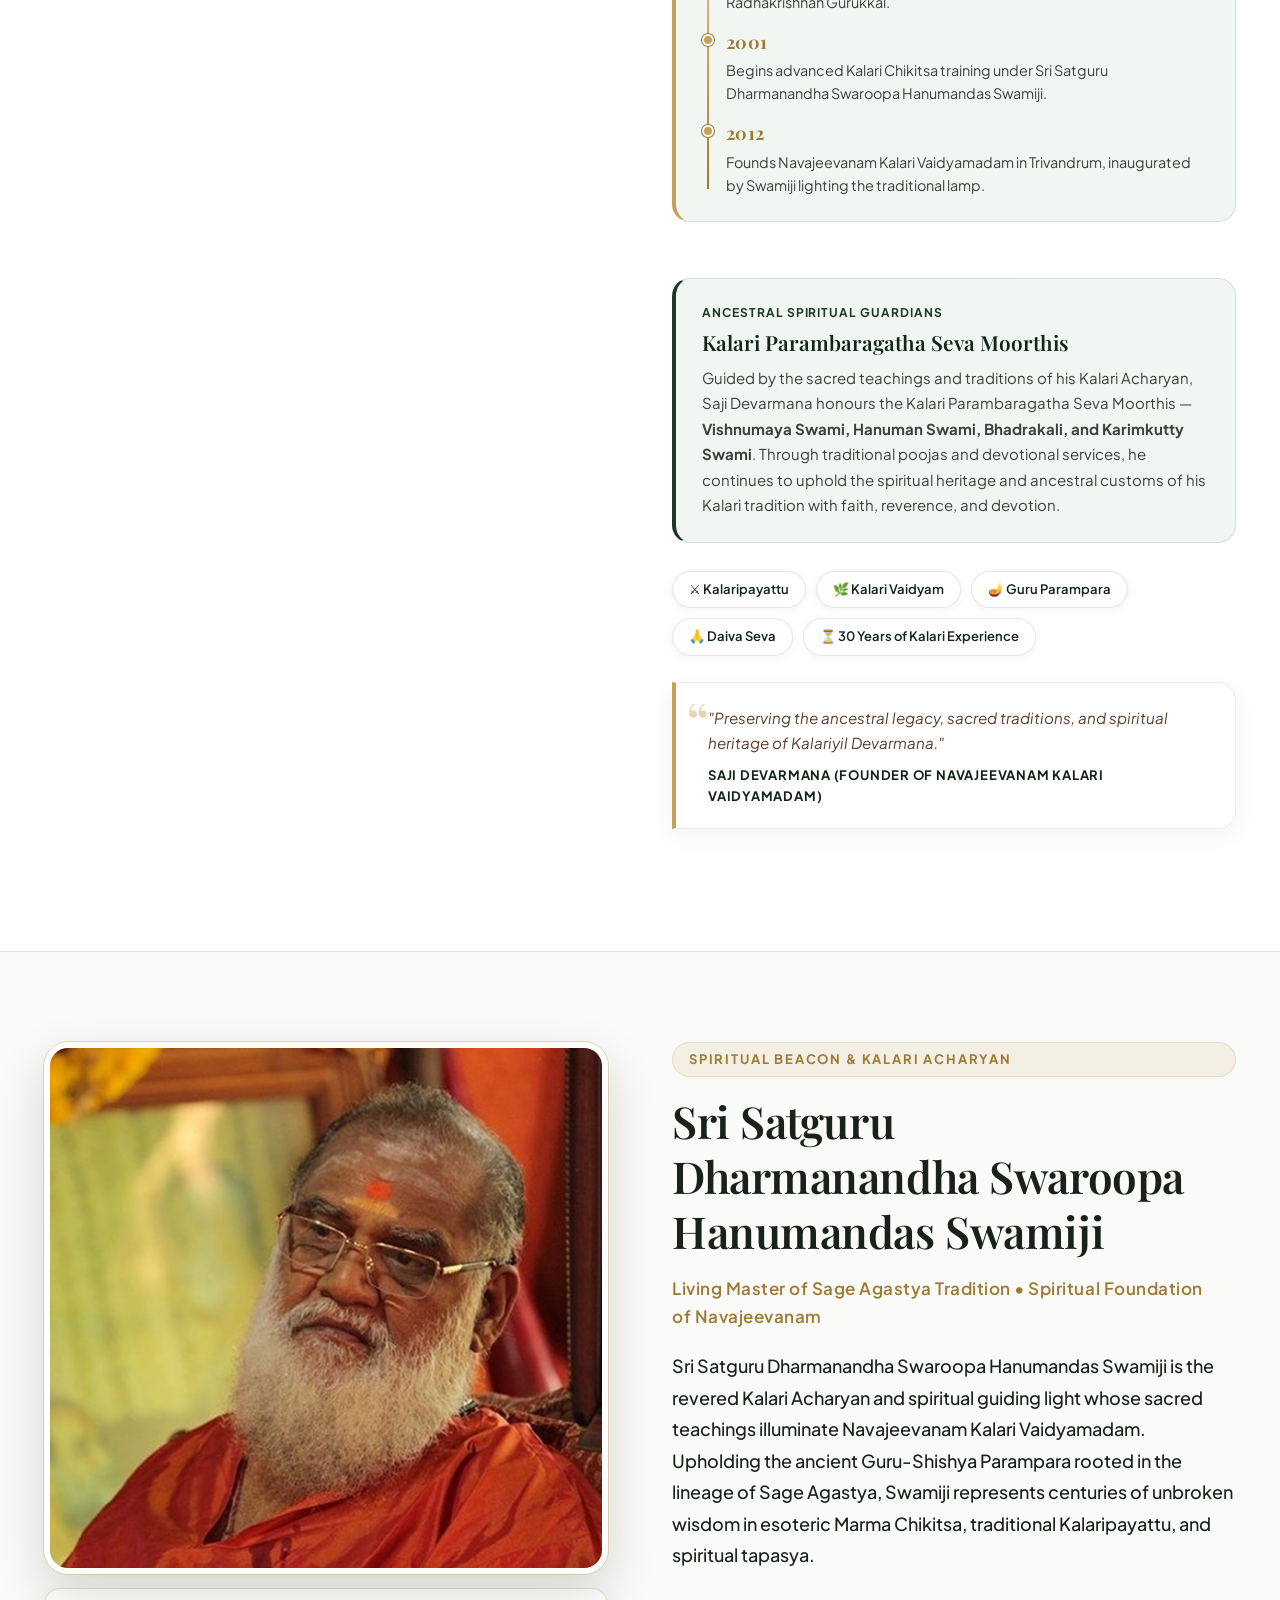
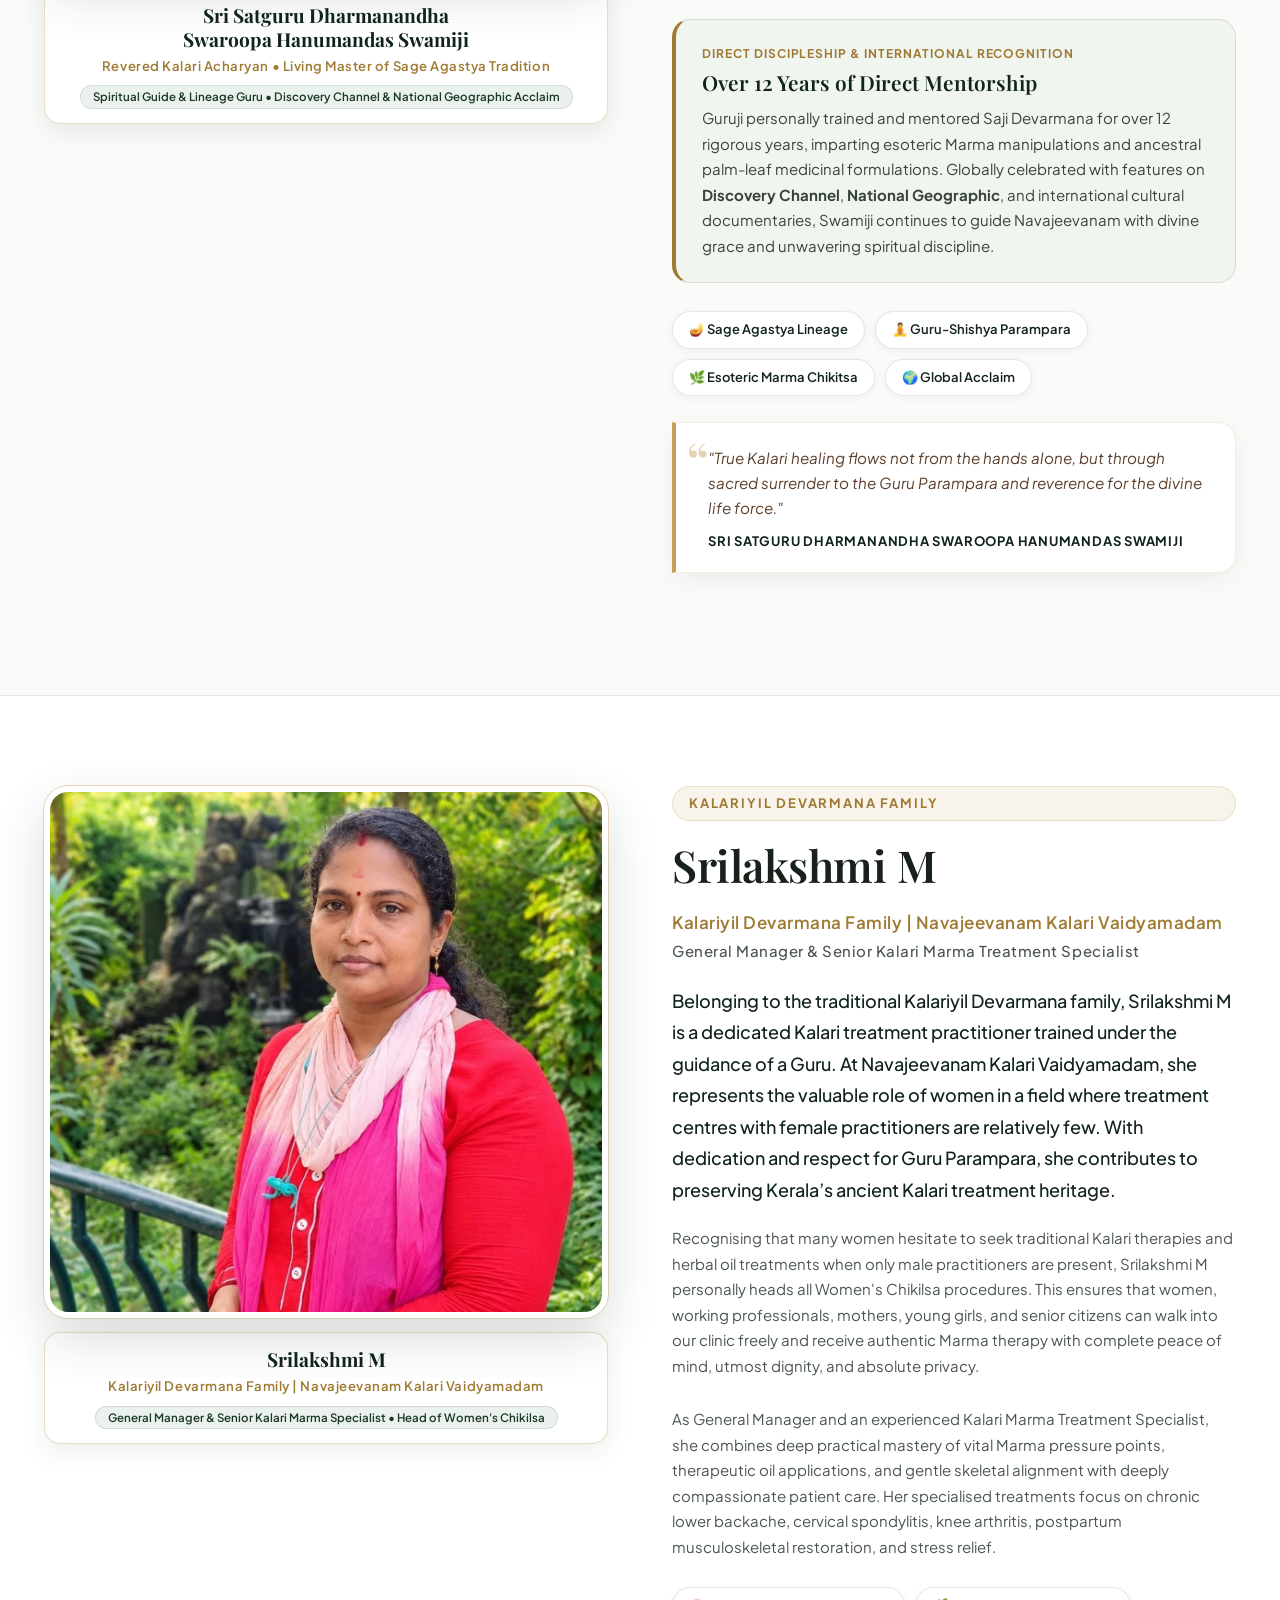
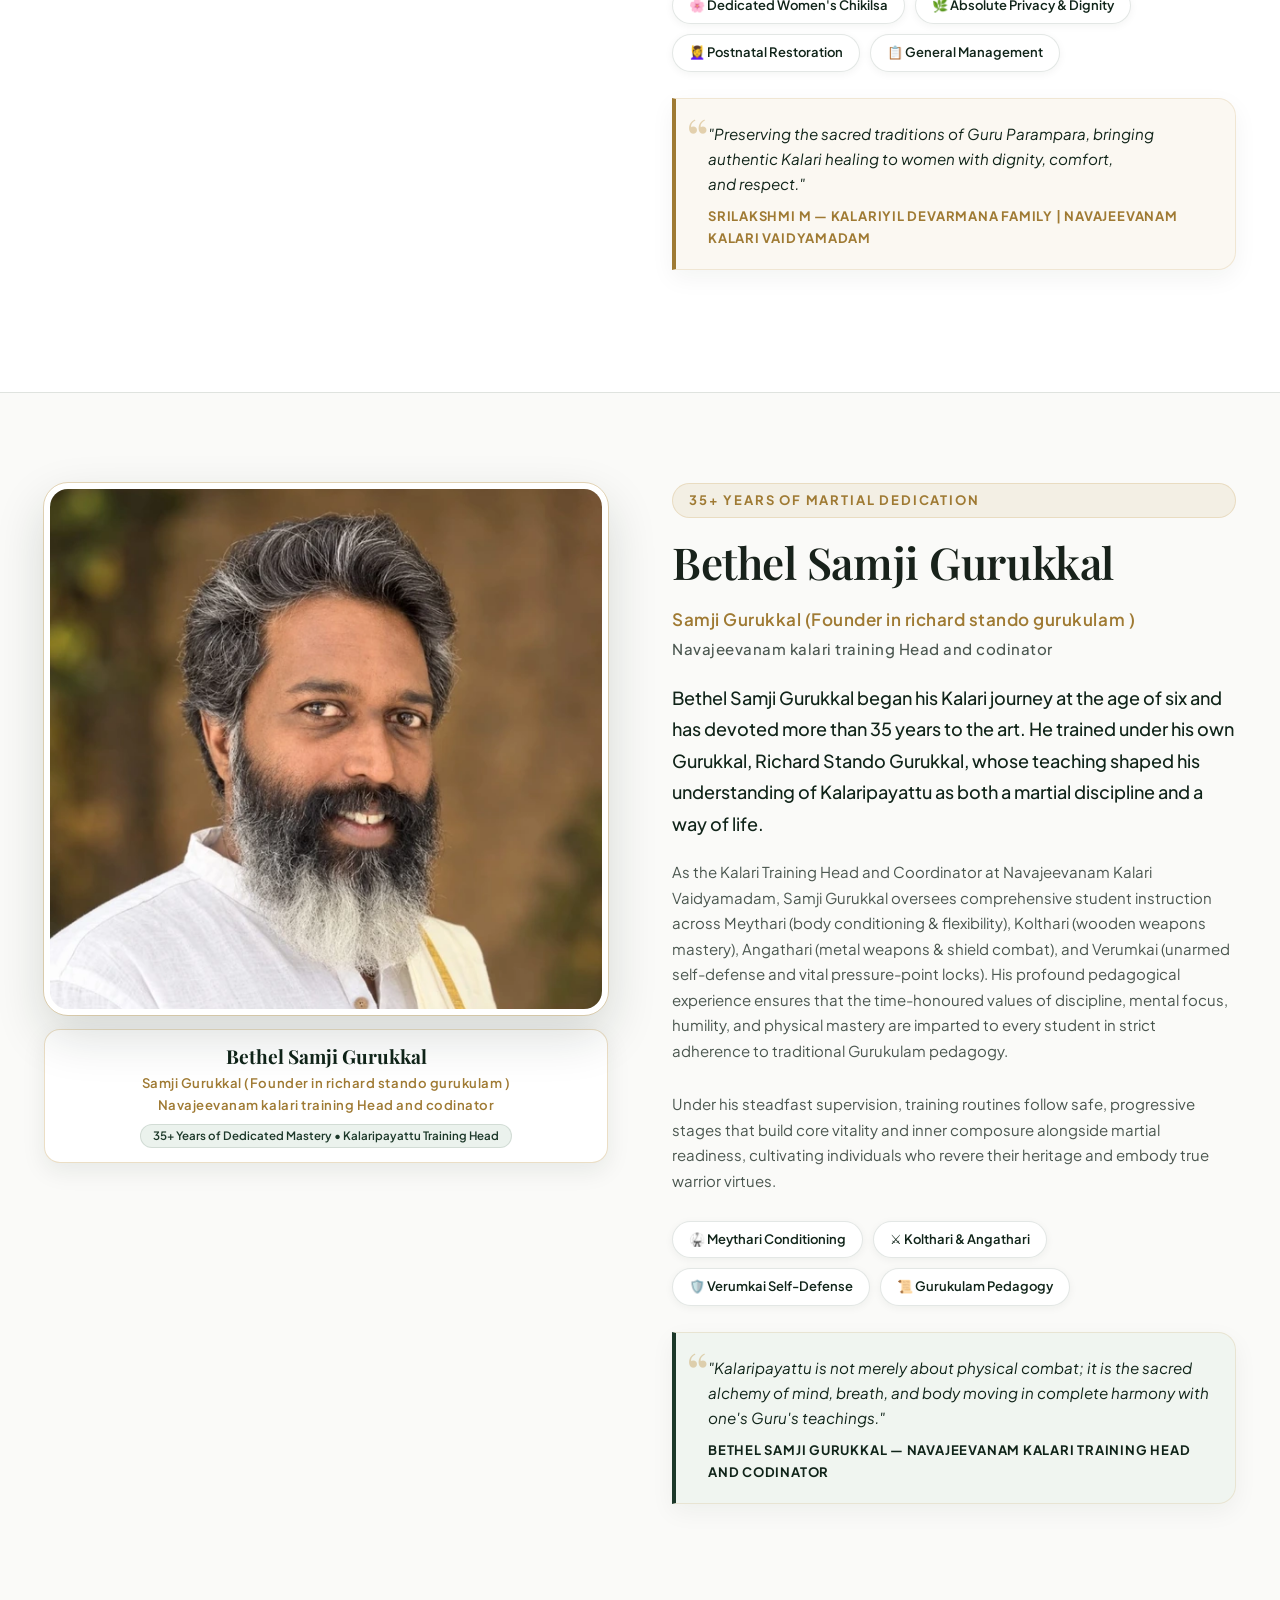
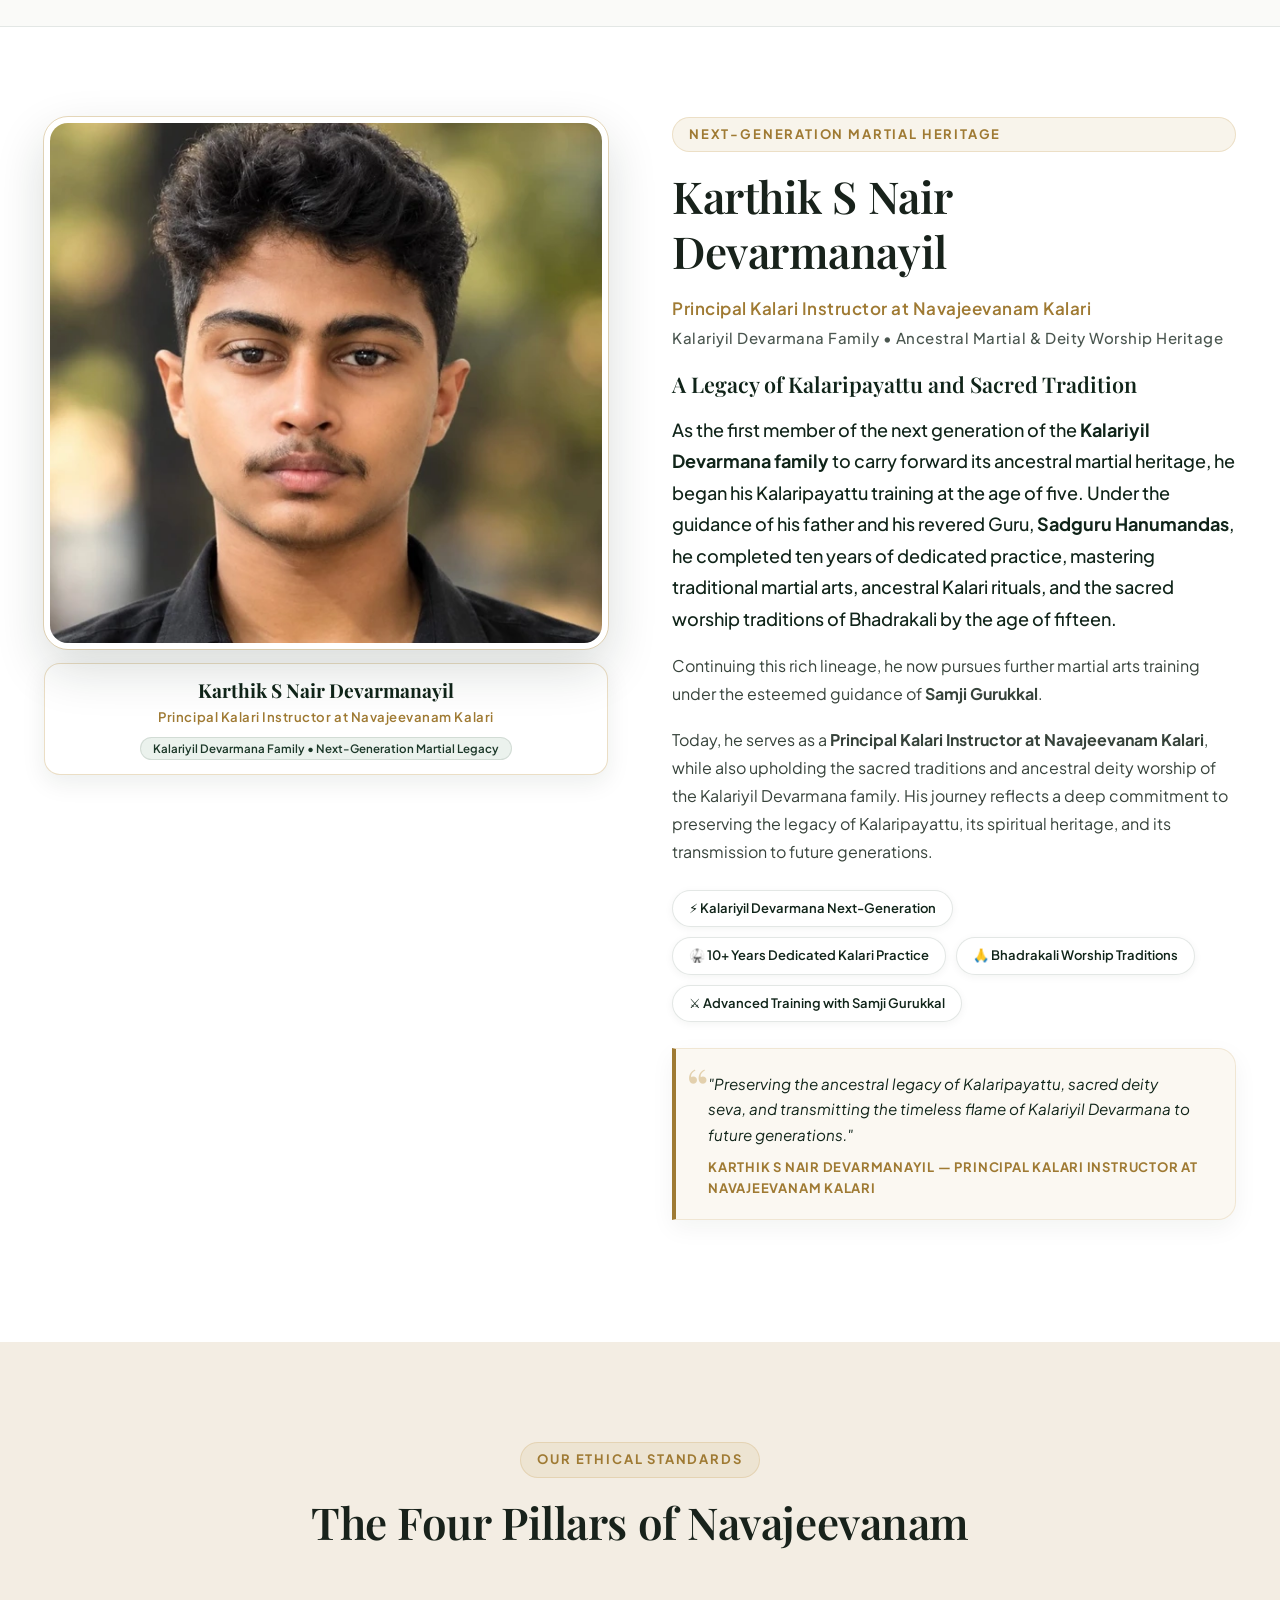
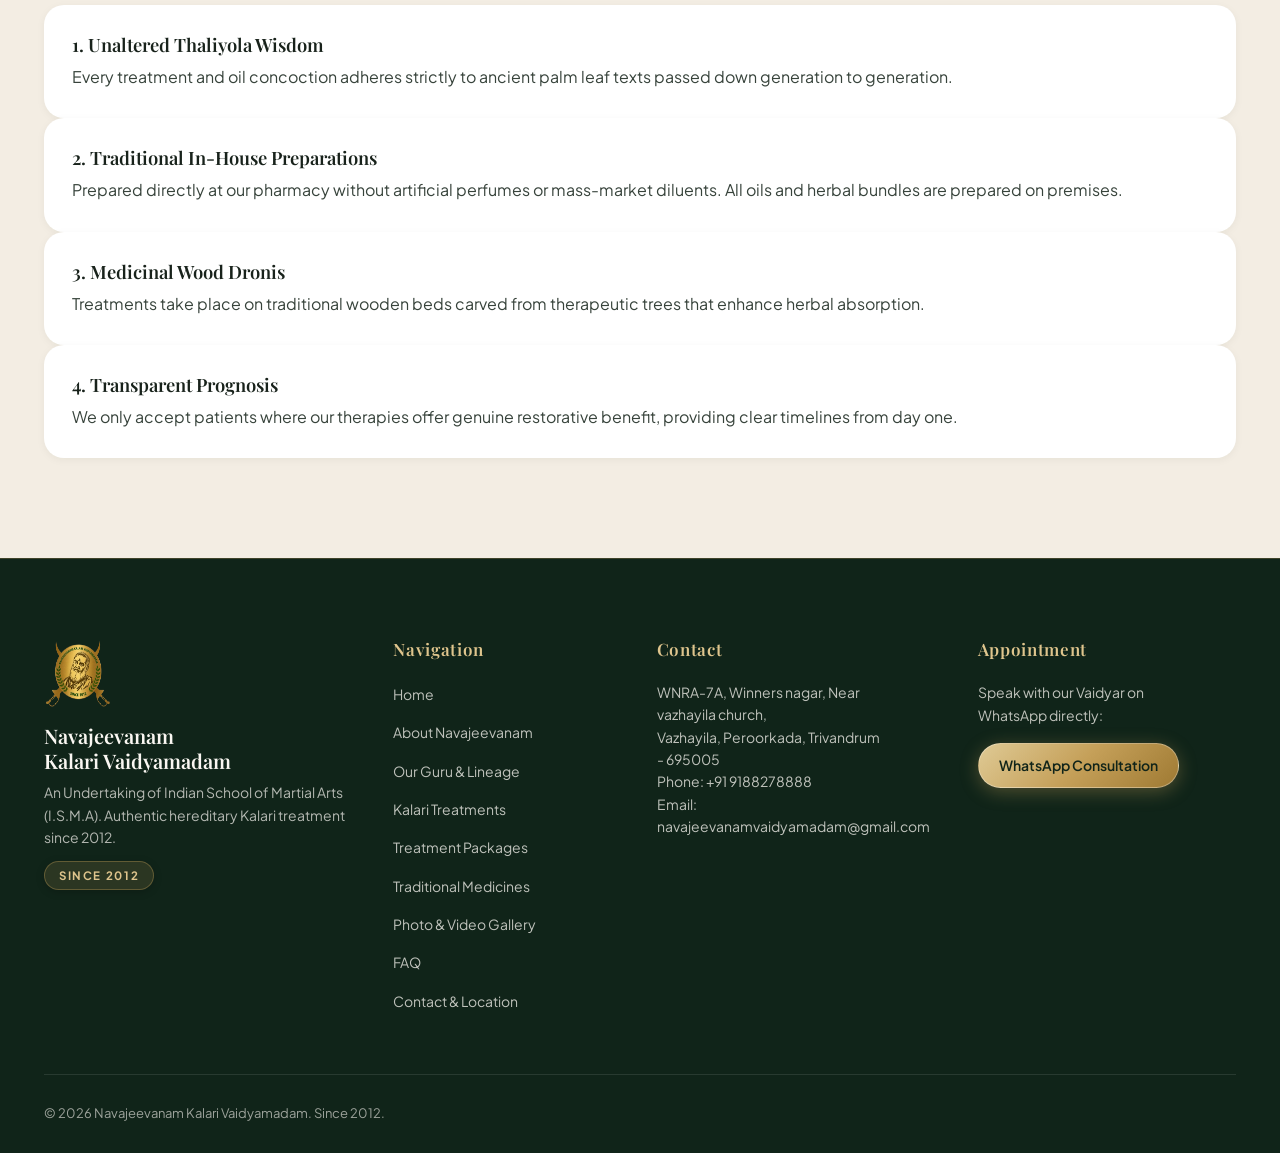
==== commit e3401791: "Landing page redesign: premium hero, compact header, trust strip, smart action bar" ====
--- a/about.html
+++ b/about.html
@@ -82,12 +82,11 @@
   <!-- Pill Header -->
   <header class="site-header header-wrapper">
     <nav class="nav-container nav-pill">
-      <a href="index.html" class="nav-brand" aria-label="Navajeevanam Home">
-        <img src="assets/logo/navajeevanam-logo-nobg.png" alt="Navajeevanam Emblem" class="nav-logo-img">
+      <a href="index.html" class="nav-brand" aria-label="NAVAJEEVANAM KALARI VAIDYAMADAM · SINCE 2012">
+        <img src="assets/logo/navajeevanam-logo-nobg.png" alt="Navajeevanam Emblem" class="nav-logo-img" width="48" height="48">
         <div class="nav-brand-text">
           <span class="nav-brand-name">NAVAJEEVANAM</span>
-          <span class="nav-brand-sub"><span class="brand-sub-main">Kalari Vaidyamadam</span><span class="brand-sub-desktop-since"> • SINCE 2012</span></span>
-          <span class="nav-brand-mobile-since"><span>SINCE 2012</span></span>
+          <span class="nav-brand-sub">KALARI VAIDYAMADAM · SINCE 2012</span>
         </div>
       </a>
 
@@ -104,11 +103,16 @@
       </ul>
 
       <div class="nav-actions">
-        <a href="https://app.doctosmart.com/welcome/patient_registration?data===wYp5WasNEIsFGduVGRgUGbp12cgUGdph2V8xXNzgTM" target="_blank" rel="noopener noreferrer" class="btn btn-primary btn-sm">
+        <a href="https://app.doctosmart.com/welcome/patient_registration?data===wYp5WasNEIsFGduVGRgUGbp12cgUGdph2V8xXNzgTM" target="_blank" rel="noopener noreferrer" class="nav-cta-btn">
           <span>Book Consultation</span>
+          <svg width="14" height="14" viewBox="0 0 24 24" fill="none" stroke="currentColor" stroke-width="2" stroke-linecap="round" stroke-linejoin="round" aria-hidden="true"><path d="M5 12h14M12 5l7 7-7 7"/></svg>
         </a>
-        <button class="mobile-menu-btn" aria-label="Open Mobile Menu">
-          <svg width="24" height="24" fill="none" stroke="currentColor" stroke-width="2" viewBox="0 0 24 24"><line x1="4" x2="20" y1="12" y2="12"/><line x1="4" x2="20" y1="6" y2="6"/><line x1="4" x2="20" y1="18" y2="18"/></svg>
+        <button class="mobile-menu-btn" aria-label="Open navigation menu" aria-expanded="false" aria-controls="mobileDrawer">
+          <svg width="24" height="24" viewBox="0 0 24 24" fill="none" stroke="currentColor" stroke-width="1.5" stroke-linecap="round" stroke-linejoin="round" aria-hidden="true">
+            <line x1="3" y1="6" x2="21" y2="6"></line>
+            <line x1="3" y1="12" x2="21" y2="12"></line>
+            <line x1="3" y1="18" x2="21" y2="18"></line>
+          </svg>
         </button>
       </div>
     </nav>
@@ -556,11 +560,20 @@
   </a>
 
   <!-- Mobile Action Bar -->
-  <div class="mobile-bottom-bar">
-    <div class="mobile-bottom-grid">
-      <a href="tel:+919188278888" class="mobile-bottom-btn call"><span>Call</span></a>
-      <a href="https://wa.me/919188278888?text=Hello!%20I%20would%20like%20to%20know%20more%20about%20Kalari%20and%20Ayurvedha%20treatments%20at%20Navajeevanam.%20Could%20you%20please%20share%20the%20details%3F" target="_blank" rel="noopener noreferrer" class="mobile-bottom-btn whatsapp"><span>WhatsApp</span></a>
-      <a href="https://app.doctosmart.com/welcome/patient_registration?data===wYp5WasNEIsFGduVGRgUGbp12cgUGdph2V8xXNzgTM" target="_blank" rel="noopener noreferrer" class="mobile-bottom-btn book"><span>Book</span></a>
+  <div class="mobile-action-bar" id="mobileActionBar" aria-label="Quick contact and consultation booking">
+    <div class="mobile-action-inner">
+      <a href="tel:+919188278888" class="mobile-action-icon-btn call" aria-label="Call Navajeevanam Clinic">
+        <svg width="20" height="20" viewBox="0 0 24 24" fill="none" stroke="currentColor" stroke-width="1.5" stroke-linecap="round" stroke-linejoin="round" aria-hidden="true">
+          <path d="M22 16.92v3a2 2 0 0 1-2.18 2 19.79 19.79 0 0 1-8.63-3.07 19.5 19.5 0 0 1-6-6 19.79 19.79 0 0 1-3.07-8.67A2 2 0 0 1 4.11 2h3a2 2 0 0 1 2 1.72 12.84 12.84 0 0 0 .7 2.81 2 2 0 0 1-.45 2.11L8.09 9.91a16 16 0 0 0 6 6l1.27-1.27a2 2 0 0 1 2.11-.45 12.84 12.84 0 0 0 2.81.7A2 2 0 0 1 22 16.92z"/>
+        </svg>
+      </a>
+      <a href="https://wa.me/919188278888?text=Hello!%20I%20would%20like%20to%20know%20more%20about%20Kalari%20and%20Ayurvedha%20treatments%20at%20Navajeevanam.%20Could%20you%20please%20share%20the%20details%3F" target="_blank" rel="noopener noreferrer" class="mobile-action-icon-btn whatsapp" aria-label="Chat on WhatsApp with Navajeevanam Vaidyar">
+        <svg width="22" height="22" fill="currentColor" viewBox="0 0 24 24" aria-hidden="true"><path d="M.057 24l1.687-6.163c-1.041-1.804-1.588-3.849-1.587-5.946.003-6.556 5.338-11.891 11.893-11.891 3.181.001 6.167 1.24 8.413 3.488 2.245 2.248 3.481 5.236 3.48 8.414-.003 6.557-5.338 11.892-11.893 11.892-1.99-.001-3.951-.5-5.688-1.448l-6.305 1.654zm6.597-3.807c1.676.995 3.276 1.591 5.392 1.592 5.448 0 9.886-4.434 9.889-9.885.002-5.462-4.415-9.89-9.881-9.892-5.452 0-9.887 4.434-9.889 9.884-.001 2.225.651 3.891 1.746 5.634l-.999 3.648 3.742-.981zm11.387-5.464c-.074-.124-.272-.198-.57-.347-.297-.149-1.758-.868-2.031-.967-.272-.099-.47-.149-.669.149-.198.297-.768.967-.941 1.165-.173.198-.347.223-.644.074-.297-.149-1.255-.462-2.39-1.475-.883-.788-1.48-1.761-1.653-2.059-.173-.297-.018-.458.13-.606.134-.133.297-.347.446-.521.151-.172.2-.296.3-.495.099-.198.05-.372-.025-.521-.075-.148-.669-1.611-.916-2.206-.242-.579-.487-.501-.669-.51l-.57-.01c-.198 0-.52.074-.792.372s-1.04 1.016-1.04 2.479 1.065 2.876 1.213 3.074c.149.198 2.095 3.2 5.076 4.487.709.306 1.263.489 1.694.626.712.226 1.36.194 1.872.118.571-.085 1.758-.719 2.006-1.413.248-.695.248-1.29.173-1.414z"/></svg>
+      </a>
+      <a href="https://app.doctosmart.com/welcome/patient_registration?data===wYp5WasNEIsFGduVGRgUGbp12cgUGdph2V8xXNzgTM" target="_blank" rel="noopener noreferrer" class="mobile-action-book-btn" aria-label="Book Consultation">
+        <span>Book Consultation</span>
+        <svg width="14" height="14" viewBox="0 0 24 24" fill="none" stroke="currentColor" stroke-width="2" stroke-linecap="round" stroke-linejoin="round" aria-hidden="true"><path d="M5 12h14M12 5l7 7-7 7"/></svg>
+      </a>
     </div>
   </div>
 
--- a/css/style.css
+++ b/css/style.css
@@ -27,7 +27,7 @@
 
   --text-main: #18221B;
   --text-body: #37433B;
-  --text-muted: #6B7770;
+  --text-muted: #4A564F; /* High contrast: >= 4.5:1 on light surfaces */
   --text-inverse: #FAF7F2;
 
   /* Typography */
@@ -61,7 +61,7 @@
 
 html {
   scroll-behavior: smooth;
-  scroll-padding-top: 88px;
+  scroll-padding-top: 64px;
   font-size: 16px;
   -webkit-text-size-adjust: 100%;
   overflow-x: hidden;
@@ -70,16 +70,40 @@
 }
 
 [id] {
-  scroll-margin-top: 88px;
+  scroll-margin-top: 64px;
 }
 
 @media (min-width: 1024px) {
   html {
-    scroll-padding-top: 96px;
+    scroll-padding-top: 72px;
   }
   [id] {
-    scroll-margin-top: 96px;
-  }
+    scroll-margin-top: 72px;
+  }
+}
+
+/* Accessibility: Focus Visible Ring */
+:focus-visible {
+  outline: 2px solid var(--gold-primary) !important;
+  outline-offset: 2px !important;
+}
+
+/* Typography Wrap */
+h1, h2, h3, h4, h5, h6 {
+  text-wrap: balance;
+}
+
+p {
+  text-wrap: pretty;
+}
+
+/* Lining and tabular numbers on statistics */
+.lining-nums,
+.trust-proof-num,
+.stat-num,
+.hero-stat-num,
+.inauguration-step-num {
+  font-variant-numeric: lining-nums tabular-nums;
 }
 
 body {
@@ -362,7 +386,7 @@
 }
 
 /* ==========================================================================
-   Full-Width Luxury Heritage Navigation Header (Classic Kerala Style)
+   Full-Width Luxury Heritage Navigation Header (Sticky, Translucent)
    ========================================================================== */
 .site-header,
 .header-wrapper {
@@ -370,19 +394,29 @@
   top: 0;
   z-index: 1000;
   width: 100%;
+  height: 64px;
   padding: 0;
   margin: 0;
   pointer-events: auto;
-  background: #0A1D13; /* Royal Deep Forest Green */
-  border-bottom: 2px solid rgba(197, 160, 89, 0.45); /* Kasavu Gold accent line */
-  box-shadow: 0 8px 26px rgba(0, 0, 0, 0.32);
-  transition: all var(--transition-normal);
+  background: rgba(10, 29, 19, 0.72);
+  backdrop-filter: blur(18px) saturate(140%);
+  -webkit-backdrop-filter: blur(18px) saturate(140%);
+  border-bottom: 1px solid rgba(197, 160, 89, 0.18);
+  box-shadow: none;
+  transition: background var(--transition-normal), box-shadow var(--transition-normal), height var(--transition-normal);
 }
 
 .site-header.scrolled,
 .header-wrapper.scrolled {
-  background: rgba(10, 29, 19, 0.98);
-  box-shadow: 0 10px 32px rgba(0, 0, 0, 0.45);
+  background: rgba(10, 29, 19, 0.88);
+  box-shadow: 0 4px 20px rgba(0, 0, 0, 0.25);
+}
+
+@media (min-width: 1024px) {
+  .site-header,
+  .header-wrapper {
+    height: 72px;
+  }
 }
 
 /* Container inside full-width navbar */
@@ -391,46 +425,68 @@
   pointer-events: auto;
   max-width: var(--container-max);
   margin: 0 auto;
+  height: 100%;
   background: transparent !important;
   backdrop-filter: none !important;
   -webkit-backdrop-filter: none !important;
   border: none !important;
   box-shadow: none !important;
   border-radius: 0 !important;
-  padding: 12px 24px;
+  padding: 0 16px;
   display: flex;
   align-items: center;
   justify-content: space-between;
-  gap: 18px;
-  transition: padding var(--transition-fast);
+  gap: 16px;
+}
+
+@media (min-width: 1024px) {
+  .nav-container,
+  .nav-pill {
+    padding: 0 24px;
+  }
 }
 
 .site-header.scrolled .nav-pill,
 .header-wrapper.scrolled .nav-pill,
 .nav-pill.scrolled {
-  padding: 8px 24px;
+  padding: 0 16px;
+}
+
+@media (min-width: 1024px) {
+  .site-header.scrolled .nav-pill,
+  .header-wrapper.scrolled .nav-pill,
+  .nav-pill.scrolled {
+    padding: 0 24px;
+  }
 }
 
 .nav-brand {
-  display: flex;
-  align-items: center;
-  gap: 14px;
+  display: inline-flex;
+  align-items: center;
+  gap: 10px;
   flex-shrink: 0;
   text-decoration: none;
 }
 
-/* Prominent Emblem Logo with Ashan's Face */
+/* Luxury Emblem Logo */
 .nav-logo-img {
-  width: 70px;
-  height: 70px;
+  width: 40px;
+  height: 40px;
   object-fit: cover;
   border-radius: 50%;
-  border: 2px solid var(--gold-primary);
+  border: 1.5px solid var(--gold-primary);
   background: radial-gradient(circle, rgba(197, 160, 89, 0.25) 0%, rgba(10, 29, 19, 0.9) 100%);
-  padding: 2px;
-  box-shadow: 0 4px 14px rgba(0, 0, 0, 0.45), 0 0 12px rgba(197, 160, 89, 0.3);
-  filter: none;
+  padding: 1px;
+  flex-shrink: 0;
+  box-shadow: 0 2px 8px rgba(0, 0, 0, 0.35);
   transition: transform var(--transition-fast), border-color var(--transition-fast);
+}
+
+@media (min-width: 1024px) {
+  .nav-logo-img {
+    width: 48px;
+    height: 48px;
+  }
 }
 
 .nav-brand:hover .nav-logo-img {
@@ -441,96 +497,79 @@
 .nav-brand-text {
   display: flex;
   flex-direction: column;
+  justify-content: center;
 }
 
 .nav-brand-name {
   font-family: var(--font-serif);
-  font-size: 1.35rem;
-  font-weight: 700;
-  color: #F8F4EB;
-  line-height: 1.15;
-  letter-spacing: 0.04em;
+  font-size: 18px;
+  font-weight: 600;
+  color: #FFFFFF;
+  line-height: 1.1;
+  text-transform: uppercase;
+  letter-spacing: 0.06em;
   white-space: nowrap;
-  text-shadow: 0 1px 3px rgba(0, 0, 0, 0.4);
+}
+
+@media (min-width: 1024px) {
+  .nav-brand-name {
+    font-size: 20px;
+  }
 }
 
 .nav-brand-sub {
-  font-size: 0.72rem;
+  font-size: 9.5px;
   letter-spacing: 0.16em;
   text-transform: uppercase;
-  color: var(--gold-primary);
+  color: var(--gold-light);
   font-weight: 600;
+  line-height: 1.2;
+  margin-top: 2px;
   white-space: nowrap;
-  margin-top: 2px;
-}
-
-/* Header Wordmark Since 2012 (Mobile Base) */
-.brand-sub-desktop-since {
+}
+
+@media (min-width: 1024px) {
+  .nav-brand-sub {
+    font-size: 10.5px;
+  }
+}
+
+.nav-menu {
   display: none;
-}
-
-.nav-brand-mobile-since {
-  display: flex;
-  align-items: center;
-  justify-content: center;
+  align-items: center;
+  list-style: none;
   gap: 6px;
-  font-size: 9.5px;
-  letter-spacing: 0.18em;
-  text-transform: uppercase;
-  color: var(--gold-primary);
-  font-weight: 600;
-  margin-top: 2px;
-  width: 100%;
-}
-
-.nav-brand-mobile-since::before,
-.nav-brand-mobile-since::after {
-  content: '';
-  flex: 1;
-  height: 1px;
-  background: linear-gradient(90deg, rgba(197, 160, 89, 0.2), var(--gold-primary));
-}
-
-.nav-brand-mobile-since::after {
-  background: linear-gradient(90deg, var(--gold-primary), rgba(197, 160, 89, 0.2));
-}
-
-@media (min-width: 1024px) {
-  .nav-brand-mobile-since {
-    display: none !important;
-  }
-  .brand-sub-desktop-since {
-    display: inline !important;
-  }
-}
-
-.nav-menu {
-  display: flex;
-  align-items: center;
-  list-style: none;
-  gap: 3px;
   margin: 0;
   padding: 0;
   flex-wrap: nowrap;
 }
 
+@media (min-width: 1024px) {
+  .nav-menu {
+    display: flex;
+  }
+}
+
 .nav-link {
-  font-size: 0.86rem;
+  font-size: 14px;
   font-weight: 500;
-  color: #E2DBD0;
-  padding: 8px 12px;
+  color: rgba(255, 255, 255, 0.8);
+  padding: 6px 10px;
   border-radius: 6px;
   white-space: nowrap;
   letter-spacing: 0.01em;
-  transition: all var(--transition-fast);
+  text-decoration: none;
+  text-transform: none;
+  transition: color var(--transition-fast);
   display: inline-block;
-  text-decoration: none;
-}
-
-.nav-link:hover,
+}
+
+.nav-link:hover {
+  color: #FFFFFF;
+}
+
 .nav-link.active {
   color: var(--gold-light);
-  background: rgba(197, 160, 89, 0.15);
   font-weight: 600;
 }
 
@@ -541,42 +580,68 @@
   flex-shrink: 0;
 }
 
-.nav-actions .btn {
-  background: linear-gradient(135deg, #C5A059 0%, #DFBA73 50%, #C5A059 100%);
-  color: #0A1D13;
-  font-weight: 700;
-  font-size: 0.85rem;
-  border: none;
-  padding: 10px 18px;
-  border-radius: 6px;
-  box-shadow: 0 4px 14px rgba(197, 160, 89, 0.28);
-  display: inline-flex;
-  align-items: center;
-  gap: 8px;
-  transition: all var(--transition-fast);
-}
-
-.nav-actions .btn:hover {
-  transform: translateY(-2px);
-  box-shadow: 0 6px 18px rgba(197, 160, 89, 0.42);
-}
-
+/* Compact Desktop "Book Consultation" Button */
+.nav-cta-btn {
+  display: none;
+  align-items: center;
+  gap: 6px;
+  background: var(--gold-primary);
+  color: var(--forest-dark);
+  font-size: 13px;
+  font-weight: 600;
+  text-decoration: none;
+  padding: 8px 18px;
+  border-radius: 999px;
+  white-space: nowrap;
+  box-shadow: 0 2px 8px rgba(0, 0, 0, 0.2);
+  transition: transform var(--transition-fast), filter var(--transition-fast);
+}
+
+.nav-cta-btn:hover {
+  transform: translateY(-1px);
+  filter: brightness(1.05);
+}
+
+.nav-cta-btn:active {
+  transform: scale(0.98);
+}
+
+@media (min-width: 1024px) {
+  .nav-cta-btn {
+    display: inline-flex;
+  }
+}
+
+/* Mobile & Tablet Plain 44x44 Hamburger Button */
 .mobile-menu-btn {
-  display: none;
-  background: rgba(197, 160, 89, 0.12);
-  border: 1px solid rgba(197, 160, 89, 0.4);
+  display: flex;
+  align-items: center;
+  justify-content: center;
   width: 44px;
   height: 44px;
+  min-width: 44px;
+  min-height: 44px;
+  background: transparent;
+  border: none;
+  padding: 0;
+  color: rgba(255, 255, 255, 0.85);
+  cursor: pointer;
   border-radius: 8px;
-  color: #F8F4EB;
-  cursor: pointer;
-  align-items: center;
-  justify-content: center;
-  transition: all var(--transition-fast);
+  transition: color var(--transition-fast), transform var(--transition-fast);
 }
 
 .mobile-menu-btn:hover {
-  background: rgba(197, 160, 89, 0.25);
+  color: #FFFFFF;
+}
+
+.mobile-menu-btn:active {
+  transform: scale(0.94);
+}
+
+@media (min-width: 1024px) {
+  .mobile-menu-btn {
+    display: none !important;
+  }
 }
 
 /* Mobile Drawer */
@@ -655,304 +720,483 @@
 }
 
 /* ==========================================================================
-   Hero Section
+   Apple-Level Product Hero Section
    ========================================================================== */
-.hero-section {
+.hero-product-section {
   position: relative;
-  min-height: clamp(620px, 85vh, 840px);
-  margin-top: 0;
-  display: flex;
-  align-items: center;
-  padding: 90px 0 80px;
-  background: var(--forest-dark);
-  color: var(--text-inverse);
+  width: 100%;
+  background: 
+    radial-gradient(ellipse 80% 50% at 50% 85%, rgba(197, 160, 89, 0.08) 0%, transparent 70%),
+    linear-gradient(180deg, #0A1D13 0%, #102419 60%, #132A1E 100%);
+  color: #FFFFFF;
+  padding: 32px 0 48px;
   overflow: hidden;
 }
 
-.hero-bg-container {
+@media (min-width: 768px) {
+  .hero-product-section {
+    padding: 48px 0 64px;
+    background: 
+      radial-gradient(ellipse 70% 60% at 50% 80%, rgba(197, 160, 89, 0.08) 0%, transparent 70%),
+      linear-gradient(180deg, #0A1D13 0%, #102419 60%, #132A1E 100%);
+  }
+}
+
+@media (min-width: 1024px) {
+  .hero-product-section {
+    padding: 96px 0;
+    background: 
+      radial-gradient(ellipse 60% 60% at 75% 50%, rgba(197, 160, 89, 0.08) 0%, transparent 70%),
+      linear-gradient(180deg, #0A1D13 0%, #102419 60%, #132A1E 100%);
+  }
+}
+
+.hero-product-container {
+  max-width: 1200px;
+  margin: 0 auto;
+  padding: 0 16px;
+  display: flex;
+  flex-direction: column;
+  align-items: center;
+  text-align: center;
+}
+
+@media (min-width: 768px) {
+  .hero-product-container {
+    padding: 0 24px;
+  }
+}
+
+@media (min-width: 1024px) {
+  .hero-product-container {
+    display: grid;
+    grid-template-columns: 1.1fr 0.9fr;
+    gap: 64px;
+    align-items: center;
+    text-align: left;
+    padding: 0 32px;
+  }
+}
+
+.hero-copy-col {
+  display: flex;
+  flex-direction: column;
+  align-items: center;
+  text-align: center;
+  width: 100%;
+}
+
+@media (min-width: 1024px) {
+  .hero-copy-col {
+    align-items: flex-start;
+    text-align: left;
+  }
+}
+
+/* Eyebrow: plain gold text, sentence case: Sacred Kalari Chikitsa · Trivandrum */
+.hero-eyebrow {
+  font-size: 13px;
+  font-weight: 500;
+  color: var(--gold-light);
+  letter-spacing: 0.04em;
+  margin-bottom: 16px;
+  text-transform: none;
+}
+
+/* H1: Playfair Display 500, letter-spacing -0.02em, line-height 1.08 */
+.hero-title {
+  font-family: var(--font-serif);
+  font-weight: 500;
+  letter-spacing: -0.02em;
+  line-height: 1.08;
+  font-size: clamp(2.25rem, 9vw, 2.75rem);
+  color: #FFFFFF;
+  margin-bottom: 24px;
+  text-wrap: balance;
+}
+
+@media (min-width: 1024px) {
+  .hero-title {
+    font-size: 4.5rem;
+  }
+}
+
+.hero-title-italic {
+  display: block;
+  font-style: italic;
+  font-weight: 500;
+  color: var(--gold-light);
+}
+
+@media (min-width: 1024px) {
+  .hero-title-italic {
+    display: inline;
+  }
+}
+
+/* Subtext: 17px mobile / 20px desktop, line-height 1.5, white at ~78% opacity */
+.hero-subtext {
+  font-size: 17px;
+  line-height: 1.5;
+  color: rgba(255, 255, 255, 0.78);
+  max-width: 34ch;
+  margin-bottom: 32px;
+  text-wrap: pretty;
+}
+
+@media (min-width: 1024px) {
+  .hero-subtext {
+    font-size: 20px;
+    max-width: 52ch;
+  }
+}
+
+/* Action Controls */
+.hero-actions {
+  display: flex;
+  flex-direction: column;
+  align-items: center;
+  gap: 16px;
+  width: 100%;
+  margin-bottom: 32px;
+}
+
+@media (min-width: 1024px) {
+  .hero-actions {
+    flex-direction: row;
+    align-items: center;
+    gap: 24px;
+    width: auto;
+    margin-bottom: 0;
+  }
+}
+
+/* Primary Button: flat solid gold, dark text, pill shape, 52px high */
+.hero-primary-btn {
+  height: 52px;
+  min-height: 52px;
+  width: 100%;
+  max-width: 420px;
+  border-radius: 999px;
+  background: var(--gold-primary);
+  color: #0A1D13;
+  font-size: 1rem;
+  font-weight: 600;
+  display: inline-flex;
+  align-items: center;
+  justify-content: center;
+  gap: 10px;
+  text-decoration: none;
+  padding: 0 28px;
+  box-shadow: 0 4px 14px rgba(0, 0, 0, 0.25);
+  transition: transform var(--transition-fast), filter var(--transition-fast);
+}
+
+.hero-primary-btn:hover {
+  transform: translateY(-1px);
+  filter: brightness(1.05);
+}
+
+.hero-primary-btn:active {
+  transform: scale(0.98);
+}
+
+@media (min-width: 1024px) {
+  .hero-primary-btn {
+    width: auto;
+    min-width: 240px;
+  }
+}
+
+.hero-btn-arrow {
+  transition: transform var(--transition-fast);
+}
+
+.hero-primary-btn:hover .hero-btn-arrow {
+  transform: translateX(3px);
+}
+
+/* Secondary Action: white text link, underline on hover, 44px tap height */
+.hero-secondary-link {
+  min-height: 44px;
+  display: inline-flex;
+  align-items: center;
+  justify-content: center;
+  gap: 6px;
+  color: rgba(255, 255, 255, 0.88);
+  font-size: 0.9375rem;
+  font-weight: 500;
+  text-decoration: none;
+  padding: 8px 12px;
+  transition: color var(--transition-fast);
+}
+
+.hero-secondary-link:hover {
+  color: #FFFFFF;
+  text-decoration: underline;
+}
+
+.hero-link-arrow {
+  font-size: 1.15rem;
+  line-height: 1;
+  transition: transform var(--transition-fast);
+}
+
+.hero-secondary-link:hover .hero-link-arrow {
+  transform: translateX(3px);
+}
+
+/* Hero Visual */
+.hero-visual-col {
+  width: 100%;
+  display: flex;
+  justify-content: center;
+}
+
+@media (min-width: 1024px) {
+  .hero-visual-col {
+    justify-content: flex-end;
+  }
+}
+
+.hero-visual-frame {
+  position: relative;
+  width: 100%;
+  max-width: 360px;
+  aspect-ratio: 4 / 5;
+  max-height: 46svh;
+  border-radius: 28px;
+  overflow: hidden;
+  border: 1px solid rgba(197, 160, 89, 0.25);
+  box-shadow: 0 20px 48px rgba(0, 0, 0, 0.45), 0 0 40px rgba(197, 160, 89, 0.08);
+}
+
+@media (min-width: 768px) {
+  .hero-visual-frame {
+    max-width: 560px;
+    max-height: 520px;
+  }
+}
+
+@media (min-width: 1024px) {
+  .hero-visual-frame {
+    max-width: 100%;
+    max-height: 640px;
+    border-radius: 32px;
+  }
+}
+
+.hero-visual-frame::after {
+  content: '';
   position: absolute;
   inset: 0;
-  z-index: 1;
-  overflow: hidden;
-}
-
-@keyframes ambientZoom {
-  0% { transform: scale(1.02); }
-  100% { transform: scale(1.08); }
-}
-
-.hero-bg-img {
+  background: linear-gradient(180deg, transparent 65%, rgba(10, 29, 19, 0.85) 100%);
+  pointer-events: none;
+  border-radius: inherit;
+}
+
+.hero-visual-img {
   width: 100%;
   height: 100%;
   object-fit: cover;
-  object-position: center 35%;
-  opacity: 0.38;
-  filter: contrast(1.1) saturate(1.15);
-  animation: ambientZoom 22s ease-in-out infinite alternate;
-  will-change: transform;
-}
-
-.hero-section:hover .hero-bg-img {
-  animation-play-state: paused;
-}
-
-.hero-overlay {
+  object-position: center 30%;
+  display: block;
+}
+
+/* ==========================================================================
+   Specialities Slim Row (Replaces old chips)
+   ========================================================================== */
+.specialities-strip {
+  background: #102419;
+  border-top: 1px solid rgba(197, 160, 89, 0.15);
+  padding: 24px 16px;
+}
+
+@media (min-width: 768px) {
+  .specialities-strip {
+    padding: 24px;
+  }
+}
+
+.specialities-container {
+  max-width: 1000px;
+  margin: 0 auto;
+  display: flex;
+  flex-direction: column;
+  align-items: center;
+  justify-content: center;
+  gap: 12px;
+}
+
+@media (min-width: 768px) {
+  .specialities-container {
+    flex-direction: row;
+    gap: 24px;
+  }
+}
+
+.specialities-label {
+  font-size: 13px;
+  color: rgba(250, 247, 242, 0.65);
+  text-transform: none;
+  font-weight: 500;
+  letter-spacing: 0.02em;
+}
+
+.specialities-list {
+  display: flex;
+  align-items: center;
+  justify-content: center;
+  flex-wrap: wrap;
+  gap: 16px 24px;
+}
+
+.speciality-link {
+  display: inline-flex;
+  align-items: center;
+  gap: 8px;
+  font-size: 14px;
+  font-weight: 500;
+  color: rgba(250, 247, 242, 0.88);
+  text-decoration: none;
+  min-height: 44px;
+  padding: 4px 8px;
+  transition: color var(--transition-fast);
+}
+
+.speciality-link:hover {
+  color: var(--gold-light);
+  text-decoration: underline;
+}
+
+.speciality-icon {
+  color: var(--gold-light);
+  opacity: 0.85;
+  flex-shrink: 0;
+}
+
+/* ==========================================================================
+   Trust Strip (Replaces stats card & old trust-strip)
+   ========================================================================== */
+.trust-proof-strip {
+  background: #0D1E15;
+  border-top: 1px solid rgba(197, 160, 89, 0.12);
+  border-bottom: 1px solid rgba(197, 160, 89, 0.15);
+  padding: 32px 16px;
+}
+
+@media (min-width: 768px) {
+  .trust-proof-strip {
+    padding: 48px 24px;
+  }
+}
+
+.trust-proof-container {
+  max-width: 960px;
+  margin: 0 auto;
+}
+
+.trust-proof-grid {
+  display: grid;
+  grid-template-columns: repeat(3, 1fr);
+  align-items: center;
+}
+
+.trust-proof-col {
+  display: flex;
+  flex-direction: column;
+  align-items: center;
+  text-align: center;
+  padding: 0 8px;
+  position: relative;
+}
+
+.trust-proof-col:not(:last-child)::after {
+  content: '';
   position: absolute;
-  inset: 0;
-  background: 
-    radial-gradient(circle at 75% 30%, rgba(197, 160, 89, 0.18) 0%, transparent 55%),
-    radial-gradient(circle at 15% 75%, rgba(42, 79, 59, 0.6) 0%, transparent 60%),
-    linear-gradient(
-      180deg,
-      rgba(16, 36, 25, 0.86) 0%,
-      rgba(24, 48, 35, 0.74) 45%,
-      rgba(16, 36, 25, 0.96) 100%
-    );
-  z-index: 2;
-}
-
-.hero-content {
-  position: relative;
-  z-index: 3;
-  max-width: 840px;
-}
-
-.hero-badge {
-  display: inline-flex;
-  align-items: center;
-  gap: 10px;
-  background: rgba(223, 197, 141, 0.16);
-  border: 1px solid rgba(223, 197, 141, 0.4);
-  color: var(--gold-light);
-  padding: 8px 22px;
-  border-radius: 999px;
-  font-size: 0.85rem;
-  font-weight: 600;
-  letter-spacing: 0.08em;
-  text-transform: uppercase;
-  margin-bottom: 24px;
-  backdrop-filter: blur(12px);
-  -webkit-backdrop-filter: blur(12px);
-  box-shadow: 0 4px 16px rgba(0, 0, 0, 0.2);
-}
-
-.hero-title {
-  font-size: clamp(2.4rem, 4.8vw, 3.85rem);
-  font-weight: 700;
-  line-height: 1.16;
-  color: #FFFFFF;
-  margin-bottom: 24px;
-  text-shadow: 0 4px 24px rgba(0, 0, 0, 0.4);
-  letter-spacing: -0.01em;
-}
-
-.hero-title span {
-  background: var(--gold-gradient);
-  -webkit-background-clip: text;
-  -webkit-text-fill-color: transparent;
-  font-style: italic;
-}
-
-.hero-desc {
-  font-size: clamp(1.0625rem, 1.8vw, 1.25rem);
-  line-height: 1.75;
-  color: rgba(250, 247, 242, 0.92);
-  margin-bottom: 36px;
-  max-width: 720px;
-}
-
-.hero-ctas {
-  display: flex;
-  align-items: center;
-  flex-wrap: wrap;
-  gap: 16px;
-  margin-bottom: 28px;
-}
-
-/* Condition Quick-Pills */
-.hero-condition-chips {
-  display: flex;
-  align-items: center;
-  gap: 12px;
-  margin-bottom: 36px;
-  flex-wrap: wrap;
-}
-
-.condition-chip-label {
-  font-size: 0.8125rem;
-  color: var(--gold-light);
-  font-weight: 600;
-  letter-spacing: 0.05em;
-  text-transform: uppercase;
-}
-
-.condition-chips-list {
-  display: flex;
-  align-items: center;
-  gap: 10px;
-  flex-wrap: wrap;
-}
-
-.condition-chip {
-  background: rgba(255, 255, 255, 0.08);
-  border: 1px solid rgba(197, 160, 89, 0.4);
-  color: #FFFFFF;
-  padding: 6px 14px;
-  border-radius: 999px;
-  font-size: 0.82rem;
+  right: 0;
+  top: 15%;
+  height: 70%;
+  width: 1px;
+  background: rgba(197, 160, 89, 0.2);
+}
+
+.trust-proof-num {
+  font-family: var(--font-serif);
   font-weight: 500;
-  text-decoration: none;
-  backdrop-filter: blur(8px);
-  -webkit-backdrop-filter: blur(8px);
-  transition: all var(--transition-fast);
-  display: inline-flex;
-  align-items: center;
-  gap: 6px;
-  cursor: pointer;
-}
-
-.condition-chip:hover {
-  background: rgba(197, 160, 89, 0.25);
-  border-color: var(--gold-light);
-  transform: translateY(-2px);
-  box-shadow: 0 4px 12px rgba(197, 160, 89, 0.25);
-  color: #FFFFFF;
-}
-
-/* 3-Stat Luxury Proof Strip */
-.hero-stat-strip {
-  display: inline-flex;
-  align-items: center;
-  gap: 28px;
-  padding: 16px 28px;
-  background: rgba(16, 36, 25, 0.65);
-  border: 1px solid rgba(197, 160, 89, 0.35);
-  border-radius: 16px;
-  backdrop-filter: blur(12px);
-  -webkit-backdrop-filter: blur(12px);
-  box-shadow: 0 8px 30px rgba(0, 0, 0, 0.25);
-  margin-top: 4px;
-}
-
-.hero-stat-item {
-  display: flex;
-  flex-direction: column;
-}
-
-.hero-stat-num {
-  font-family: var(--font-serif);
-  font-size: 1.25rem;
-  font-weight: 700;
-  color: var(--gold-light);
+  font-size: 28px;
   line-height: 1.1;
-}
-
-.hero-stat-sub {
-  font-size: 0.72rem;
+  color: var(--gold-light);
+  font-variant-numeric: lining-nums tabular-nums;
+  margin-bottom: 6px;
+}
+
+@media (min-width: 1024px) {
+  .trust-proof-num {
+    font-size: 40px;
+    margin-bottom: 8px;
+  }
+}
+
+.trust-proof-label {
+  font-size: 13px;
+  line-height: 1.35;
   color: rgba(250, 247, 242, 0.75);
-  letter-spacing: 0.04em;
-  text-transform: uppercase;
-  margin-top: 3px;
-}
-
-.hero-stat-divider {
-  width: 1px;
-  height: 32px;
-  background: rgba(197, 160, 89, 0.25);
-}
-
-.hero-trust-indicators {
-  display: flex;
-  align-items: center;
-  gap: 28px;
-  padding-top: 24px;
-  border-top: 1px solid rgba(197, 160, 89, 0.25);
-  flex-wrap: wrap;
-}
-
-.trust-item {
-  display: flex;
-  align-items: center;
-  gap: 10px;
-  font-size: 0.875rem;
-  color: rgba(250, 247, 242, 0.9);
-  font-weight: 500;
-}
-
-.trust-item svg {
-  color: var(--gold-light);
-  flex-shrink: 0;
-  filter: drop-shadow(0 0 6px rgba(197, 160, 89, 0.4));
+  text-transform: none;
 }
 
 /* ==========================================================================
-   Trust Strip / Luxury Credibility Bar
+   Motion System
    ========================================================================== */
-.trust-strip {
-  background: var(--cream-bg);
-  padding: 0;
-  margin-top: -34px;
-  position: relative;
-  z-index: 10;
-}
-
-.trust-bar-container {
-  background: #FFFFFF;
-  border-radius: 20px;
-  border: 1px solid rgba(197, 160, 89, 0.35);
-  box-shadow: 0 16px 40px rgba(16, 36, 25, 0.08);
-  padding: 24px 30px;
-  display: grid;
-  grid-template-columns: repeat(4, 1fr);
-  gap: 24px;
-}
-
-.trust-item-box {
-  display: flex;
-  align-items: center;
-  gap: 16px;
-  padding-right: 16px;
-  border-right: 1px solid rgba(197, 160, 89, 0.2);
-}
-
-.trust-item-box:last-child {
-  border-right: none;
-  padding-right: 0;
-}
-
-.trust-item-icon {
-  width: 48px;
-  height: 48px;
-  border-radius: 14px;
-  background: rgba(197, 160, 89, 0.12);
-  border: 1px solid rgba(197, 160, 89, 0.3);
-  display: flex;
-  align-items: center;
-  justify-content: center;
-  color: var(--forest-primary);
-  flex-shrink: 0;
-  transition: all var(--transition-fast);
-}
-
-.trust-item-box:hover .trust-item-icon {
-  background: var(--forest-primary);
-  color: var(--gold-light);
-  transform: scale(1.05);
-}
-
-.trust-item-title {
-  font-family: var(--font-serif);
-  font-size: 0.95rem;
-  font-weight: 700;
-  color: var(--forest-dark);
-  line-height: 1.25;
-  margin-bottom: 3px;
-}
-
-.trust-item-desc {
-  font-size: 0.78rem;
-  color: var(--text-muted);
-  line-height: 1.4;
+.hero-animate-1 { animation: heroFadeUp 0.7s cubic-bezier(0.22, 1, 0.36, 1) 0ms both; }
+.hero-animate-2 { animation: heroFadeUp 0.7s cubic-bezier(0.22, 1, 0.36, 1) 80ms both; }
+.hero-animate-3 { animation: heroFadeUp 0.7s cubic-bezier(0.22, 1, 0.36, 1) 160ms both; }
+.hero-animate-4 { animation: heroFadeUp 0.7s cubic-bezier(0.22, 1, 0.36, 1) 240ms both; }
+.hero-animate-5 { animation: heroFadeUp 0.7s cubic-bezier(0.22, 1, 0.36, 1) 320ms both; }
+
+@keyframes heroFadeUp {
+  0% {
+    opacity: 0;
+    transform: translateY(16px);
+  }
+  100% {
+    opacity: 1;
+    transform: translateY(0);
+  }
+}
+
+.hero-visual-img {
+  animation: heroScaleIn 1.2s cubic-bezier(0.22, 1, 0.36, 1) both;
+}
+
+@keyframes heroScaleIn {
+  0% {
+    transform: scale(1.04);
+  }
+  100% {
+    transform: scale(1);
+  }
+}
+
+.scroll-reveal {
+  opacity: 0;
+  transform: translateY(16px);
+  transition: opacity 0.7s cubic-bezier(0.22, 1, 0.36, 1), transform 0.7s cubic-bezier(0.22, 1, 0.36, 1);
+}
+
+.scroll-reveal.is-visible {
+  opacity: 1;
+  transform: translateY(0);
+}
+
+@media (prefers-reduced-motion: reduce) {
+  *, *::before, *::after {
+    animation-duration: 0.01ms !important;
+    animation-iteration-count: 1 !important;
+    transition-duration: 0.01ms !important;
+    transform: none !important;
+    opacity: 1 !important;
+  }
 }
 
 /* ==========================================================================
@@ -2320,52 +2564,113 @@
   height: 32px;
 }
 
+/* ==========================================================================
+   Mobile Action Bar (<768px only, Smart Reveal)
+   ========================================================================== */
+.mobile-action-bar,
 .mobile-bottom-bar {
-  display: none;
+  display: block;
   position: fixed;
   bottom: 0;
   left: 0;
   right: 0;
-  z-index: 980;
-  background: rgba(16, 36, 25, 0.96);
+  z-index: 1100;
+  background: rgba(10, 29, 19, 0.85);
   backdrop-filter: blur(16px);
   -webkit-backdrop-filter: blur(16px);
-  border-top: 1px solid rgba(197, 160, 89, 0.3);
-  padding: 10px 16px;
-}
-
+  border-top: 1px solid rgba(197, 160, 89, 0.2);
+  padding: 10px 16px calc(10px + env(safe-area-inset-bottom, 0px)) 16px;
+  transform: translateY(105%);
+  opacity: 0;
+  pointer-events: none;
+  transition: transform 0.35s cubic-bezier(0.22, 1, 0.36, 1), opacity 0.35s ease;
+}
+
+.mobile-action-bar.is-active,
+.mobile-bottom-bar.is-active {
+  transform: translateY(0);
+  opacity: 1;
+  pointer-events: auto;
+}
+
+@media (min-width: 768px) {
+  .mobile-action-bar,
+  .mobile-bottom-bar {
+    display: none !important;
+  }
+}
+
+.mobile-action-inner,
 .mobile-bottom-grid {
-  display: grid;
-  grid-template-columns: 1fr 1fr 1.3fr;
+  display: flex;
+  align-items: center;
   gap: 10px;
-}
-
-.mobile-bottom-btn {
+  max-width: 440px;
+  margin: 0 auto;
+}
+
+/* 48px Round Action Buttons */
+.mobile-action-icon-btn,
+.mobile-bottom-btn.call,
+.mobile-bottom-btn.whatsapp {
+  width: 48px;
+  height: 48px;
+  min-width: 48px;
+  min-height: 48px;
+  border-radius: 50%;
   display: flex;
   align-items: center;
   justify-content: center;
-  gap: 6px;
-  padding: 12px 8px;
+  text-decoration: none;
+  flex-shrink: 0;
+  transition: transform var(--transition-fast), filter var(--transition-fast);
+}
+
+.mobile-action-icon-btn:active,
+.mobile-bottom-btn.call:active,
+.mobile-bottom-btn.whatsapp:active {
+  transform: scale(0.94);
+}
+
+.mobile-action-icon-btn.call,
+.mobile-bottom-btn.call {
+  background: rgba(197, 160, 89, 0.16);
+  color: var(--gold-light);
+  border: 1px solid rgba(197, 160, 89, 0.35);
+}
+
+.mobile-action-icon-btn.whatsapp,
+.mobile-bottom-btn.whatsapp {
+  background: #1B4A2D; /* Muted, harmonious Kerala forest WhatsApp green */
+  color: #FFFFFF;
+  border: 1px solid rgba(197, 160, 89, 0.25);
+}
+
+/* 48px High Solid Gold Book Consultation Pill */
+.mobile-action-book-btn,
+.mobile-bottom-btn.book {
+  flex: 1;
+  height: 48px;
+  min-height: 48px;
   border-radius: 999px;
-  font-size: 0.8125rem;
+  background: var(--gold-primary);
+  color: #0A1D13;
+  font-size: 0.875rem;
   font-weight: 700;
-  text-align: center;
-  color: #fff;
-}
-
-.mobile-bottom-btn.call {
-  background: rgba(255, 255, 255, 0.12);
-  border: 1px solid rgba(255, 255, 255, 0.25);
-}
-
-.mobile-bottom-btn.whatsapp {
-  background: #25D366;
-  color: #fff;
-}
-
-.mobile-bottom-btn.book {
-  background: var(--gold-gradient);
-  color: var(--forest-dark);
+  display: flex;
+  align-items: center;
+  justify-content: center;
+  gap: 8px;
+  text-decoration: none;
+  padding: 0 16px;
+  white-space: nowrap;
+  box-shadow: 0 4px 12px rgba(0, 0, 0, 0.25);
+  transition: transform var(--transition-fast), filter var(--transition-fast);
+}
+
+.mobile-action-book-btn:active,
+.mobile-bottom-btn.book:active {
+  transform: scale(0.97);
 }
 
 /* ==========================================================================
@@ -2684,3 +2989,154 @@
     align-self: start;
   }
 }
+
+/* ==========================================================================
+   2012 Inauguration Archive Showcase Section (Gallery Page)
+   Mobile-First Base Styles & Heritage Framing
+   ========================================================================== */
+.inauguration-archive-section {
+  padding: 70px 0 80px;
+  background: 
+    radial-gradient(circle at 50% 20%, rgba(197, 160, 89, 0.12) 0%, transparent 60%),
+    linear-gradient(180deg, #0A1710 0%, #102419 50%, #0A1710 100%);
+  color: #FAF7F2;
+  border-top: 1px solid rgba(197, 160, 89, 0.35);
+  border-bottom: 1px solid rgba(197, 160, 89, 0.25);
+  position: relative;
+  overflow: hidden;
+}
+
+.inauguration-archive-header {
+  text-align: center;
+  max-width: 820px;
+  margin: 0 auto 40px;
+}
+
+.inauguration-archive-header .section-title {
+  color: #FAF7F2;
+  margin-bottom: 16px;
+}
+
+.inauguration-archive-header .section-subtitle {
+  color: rgba(250, 247, 242, 0.8);
+  font-size: 1.05rem;
+  line-height: 1.7;
+  margin: 0;
+}
+
+.inauguration-chronicle-grid {
+  display: grid;
+  grid-template-columns: 1fr;
+  gap: 20px;
+}
+
+@media (min-width: 640px) {
+  .inauguration-chronicle-grid {
+    grid-template-columns: repeat(2, 1fr);
+    gap: 24px;
+  }
+}
+
+@media (min-width: 1024px) {
+  .inauguration-archive-section {
+    padding: 95px 0 105px;
+  }
+  .inauguration-archive-header {
+    margin-bottom: 50px;
+  }
+  .inauguration-chronicle-grid {
+    grid-template-columns: repeat(4, 1fr);
+    gap: 24px;
+  }
+}
+
+.inauguration-chronicle-card {
+  background: rgba(16, 36, 25, 0.65);
+  border: 1px solid rgba(197, 160, 89, 0.3);
+  border-radius: 20px;
+  overflow: hidden;
+  display: flex;
+  flex-direction: column;
+  backdrop-filter: blur(8px);
+  -webkit-backdrop-filter: blur(8px);
+  box-shadow: 0 8px 24px rgba(0, 0, 0, 0.3);
+  transition: transform var(--transition-fast), border-color var(--transition-fast), box-shadow var(--transition-fast);
+}
+
+.inauguration-chronicle-card:hover {
+  transform: translateY(-5px);
+  border-color: var(--gold-light);
+  box-shadow: 0 16px 40px rgba(0, 0, 0, 0.45), 0 0 16px rgba(197, 160, 89, 0.2);
+}
+
+.inauguration-card-img-wrap {
+  position: relative;
+  width: 100%;
+  aspect-ratio: 4 / 3;
+  overflow: hidden;
+  background: #0D1F15;
+}
+
+.inauguration-card-img-wrap img {
+  width: 100%;
+  height: 100%;
+  object-fit: cover;
+  transition: transform 0.6s cubic-bezier(0.16, 1, 0.3, 1);
+}
+
+.inauguration-chronicle-card:hover .inauguration-card-img-wrap img {
+  transform: scale(1.06);
+}
+
+.inauguration-card-body {
+  padding: 20px 18px 22px;
+  display: flex;
+  flex-direction: column;
+  flex-grow: 1;
+}
+
+.inauguration-card-meta {
+  display: flex;
+  align-items: center;
+  gap: 8px;
+  margin-bottom: 10px;
+}
+
+.inauguration-step-pill {
+  display: inline-flex;
+  align-items: center;
+  gap: 6px;
+  font-size: 0.72rem;
+  font-weight: 700;
+  text-transform: uppercase;
+  letter-spacing: 0.1em;
+  color: var(--gold-light);
+  background: rgba(197, 160, 89, 0.12);
+  border: 1px solid rgba(197, 160, 89, 0.32);
+  padding: 4px 12px;
+  border-radius: 999px;
+  box-shadow: 0 2px 6px rgba(0, 0, 0, 0.2);
+}
+
+.inauguration-step-num {
+  font-weight: 800;
+  color: #FFFFFF;
+  background: rgba(197, 160, 89, 0.3);
+  padding: 1px 6px;
+  border-radius: 999px;
+}
+
+.inauguration-card-title {
+  font-family: var(--font-serif);
+  font-size: 1.125rem;
+  color: #FAF7F2;
+  line-height: 1.35;
+  margin: 0 0 8px;
+}
+
+.inauguration-card-desc {
+  font-size: 0.85rem;
+  color: rgba(250, 247, 242, 0.72);
+  line-height: 1.55;
+  margin: 0;
+}
--- a/css/responsive.css
+++ b/css/responsive.css
@@ -101,17 +101,16 @@
   .testimonials-grid {
     grid-template-columns: 1fr;
   }
-
+}
+
+/* Mobile Devices (< 768px): Single WhatsApp control & Safe-area padding */
+@media (max-width: 767.98px) {
   .floating-whatsapp {
-    display: none !important; /* Hide floating circular button on mobile/tablets where sticky bottom action bar is active */
-  }
-
-  .mobile-bottom-bar {
-    display: block;
+    display: none !important; /* Single WhatsApp rule: on mobile, only smart action bar displays WhatsApp */
   }
 
   body {
-    padding-bottom: 74px; /* Space for sticky bottom bar */
+    padding-bottom: calc(68px + env(safe-area-inset-bottom, 0px)) !important;
   }
 }
 
@@ -137,52 +136,6 @@
 
   .top-bar {
     display: none; /* Keep mobile viewport clean */
-  }
-
-  /* Full-Width Header & Navigation on Mobile */
-  .site-header,
-  .header-wrapper {
-    top: 0 !important;
-    padding: 0 !important;
-    border-bottom: 2px solid rgba(197, 160, 89, 0.4) !important;
-  }
-
-  .nav-container,
-  .nav-pill {
-    padding: 8px 14px !important;
-    gap: 10px !important;
-  }
-
-  /* Prominently visible Ashan logo on mobile */
-  .nav-logo-img {
-    width: 54px !important;
-    height: 54px !important;
-    border-width: 2px !important;
-  }
-
-  .nav-brand-name {
-    font-size: 1.1rem !important;
-    line-height: 1.15 !important;
-  }
-
-  .nav-brand-sub {
-    font-size: 0.62rem !important;
-    letter-spacing: 0.1em !important;
-  }
-
-  .nav-brand-mobile-since {
-    font-size: 9px !important;
-    letter-spacing: 0.16em !important;
-  }
-
-  .nav-actions .btn {
-    display: none; /* Handled by mobile bottom action bar */
-  }
-
-  .mobile-menu-btn {
-    width: 42px !important;
-    height: 42px !important;
-    display: flex !important;
   }
 
   /* Buttons on Mobile */
@@ -196,113 +149,6 @@
     line-height: 1.35;
   }
 
-  /* Hero Section */
-  .hero-section {
-    padding: 50px 0 50px !important;
-    min-height: auto !important;
-    margin-top: 0 !important;
-  }
-
-  .hero-badge {
-    font-size: 0.72rem !important;
-    padding: 6px 14px !important;
-    white-space: normal !important;
-    text-align: center !important;
-    letter-spacing: 0.05em !important;
-    margin-bottom: 16px !important;
-    line-height: 1.4 !important;
-    display: inline-block !important;
-  }
-
-  .hero-title {
-    font-size: clamp(1.75rem, 6.5vw, 2.2rem) !important;
-    line-height: 1.22 !important;
-    letter-spacing: -0.01em !important;
-    margin-bottom: 16px !important;
-  }
-
-  .hero-desc {
-    font-size: 0.9375rem !important;
-    line-height: 1.62 !important;
-    margin-bottom: 24px !important;
-    color: rgba(250, 247, 242, 0.92) !important;
-  }
-
-  .hero-ctas {
-    flex-direction: column !important;
-    align-items: stretch !important;
-    gap: 12px !important;
-    margin-bottom: 24px !important;
-  }
-
-  .hero-ctas .btn {
-    width: 100% !important;
-    padding: 14px 20px !important;
-  }
-
-  /* Condition Quick-Pills on Mobile */
-  .hero-condition-chips {
-    flex-direction: column !important;
-    align-items: flex-start !important;
-    gap: 8px !important;
-    margin-bottom: 22px !important;
-    width: 100% !important;
-  }
-
-  .condition-chip-label {
-    font-size: 0.72rem !important;
-    letter-spacing: 0.04em !important;
-  }
-
-  .condition-chips-list {
-    display: flex !important;
-    gap: 8px !important;
-    flex-wrap: wrap !important;
-    width: 100% !important;
-  }
-
-  .condition-chip {
-    font-size: 0.78rem !important;
-    padding: 6px 12px !important;
-  }
-
-  /* 3-Stat Proof Strip on Mobile */
-  .hero-stat-strip {
-    display: flex !important;
-    width: 100% !important;
-    justify-content: space-between !important;
-    padding: 12px 14px !important;
-    gap: 8px !important;
-    border-radius: 12px !important;
-    margin-top: 4px !important;
-  }
-
-  .hero-stat-num {
-    font-size: 1.05rem !important;
-  }
-
-  .hero-stat-sub {
-    font-size: 0.62rem !important;
-    letter-spacing: 0.02em !important;
-  }
-
-  .hero-stat-divider {
-    height: 26px !important;
-  }
-
-  .hero-trust-indicators {
-    flex-direction: column !important;
-    align-items: flex-start !important;
-    gap: 10px !important;
-    padding-top: 18px !important;
-    width: 100% !important;
-  }
-
-  .trust-item {
-    font-size: 0.8125rem !important;
-    line-height: 1.4 !important;
-  }
-
   /* Section Typography */
   .section-tag {
     font-size: 0.7rem !important;
@@ -322,57 +168,7 @@
     margin-bottom: 28px !important;
   }
 
-  /* Trust Bar / Credibility Strip on Mobile: Sleek 2x2 Micro-Grid */
-  .trust-strip {
-    margin-top: -24px !important;
-    padding: 0 12px !important;
-  }
-
-  .trust-bar-container {
-    grid-template-columns: repeat(2, 1fr) !important;
-    gap: 10px !important;
-    padding: 14px 12px !important;
-    border-radius: 14px !important;
-  }
-
-  .trust-item-box {
-    flex-direction: column !important;
-    align-items: center !important;
-    text-align: center !important;
-    padding: 12px 8px !important;
-    border-right: none !important;
-    border-bottom: none !important;
-    background: #FAF7F2 !important;
-    border-radius: 12px !important;
-    border: 1px solid rgba(197, 160, 89, 0.22) !important;
-  }
-
-  .trust-item-box:last-child {
-    padding-bottom: 12px !important;
-  }
-
-  .trust-item-icon {
-    width: 36px !important;
-    height: 36px !important;
-    border-radius: 10px !important;
-    margin-bottom: 6px !important;
-  }
-
-  .trust-item-icon svg {
-    width: 18px !important;
-    height: 18px !important;
-  }
-
-  .trust-item-title {
-    font-size: 0.78rem !important;
-    line-height: 1.25 !important;
-    margin-bottom: 0 !important;
-    text-align: center !important;
-  }
-
-  .trust-item-desc {
-    display: none !important; /* Eliminate long paragraph clutter on mobile */
-  }
+
 
   .trust-item-title {
     font-size: 0.9rem !important;
@@ -807,20 +603,7 @@
     gap: 8px !important;
   }
 
-  /* Mobile Bottom Action Bar */
-  .mobile-bottom-bar {
-    padding: 8px 12px !important;
-  }
-
-  .mobile-bottom-grid {
-    grid-template-columns: 1fr 1fr 1.25fr !important;
-    gap: 8px !important;
-  }
-
-  .mobile-bottom-btn {
-    padding: 8px 10px !important;
-    font-size: 0.75rem !important;
-  }
+
 
   /* Subpage Grids & Hero Overrides */
   .hero-bg-img {
@@ -861,4 +644,16 @@
     grid-template-columns: 1fr !important;
     gap: 10px !important;
   }
+
+  .inauguration-archive-section {
+    padding: 60px 0 70px !important;
+  }
+
+  .inauguration-card-body {
+    padding: 16px 14px 18px !important;
+  }
+
+  .inauguration-card-title {
+    font-size: 1.05rem !important;
+  }
 }
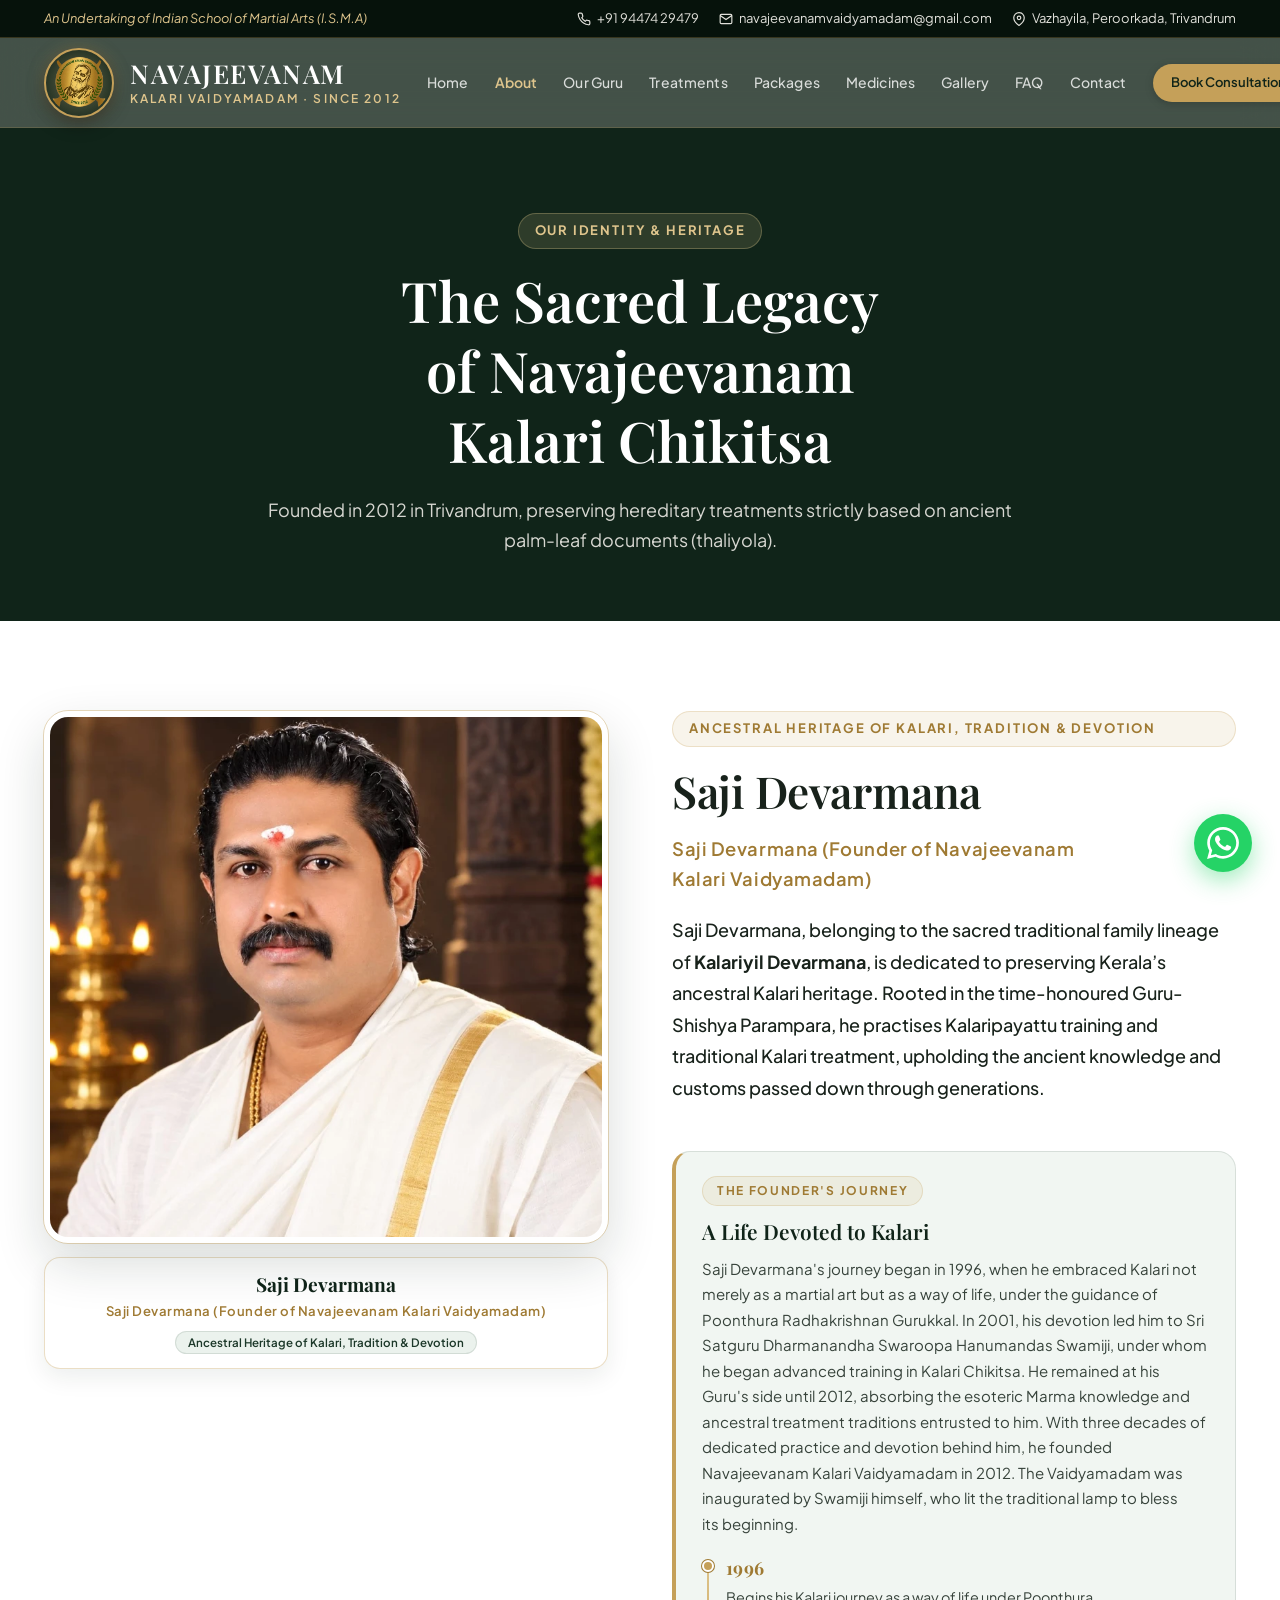
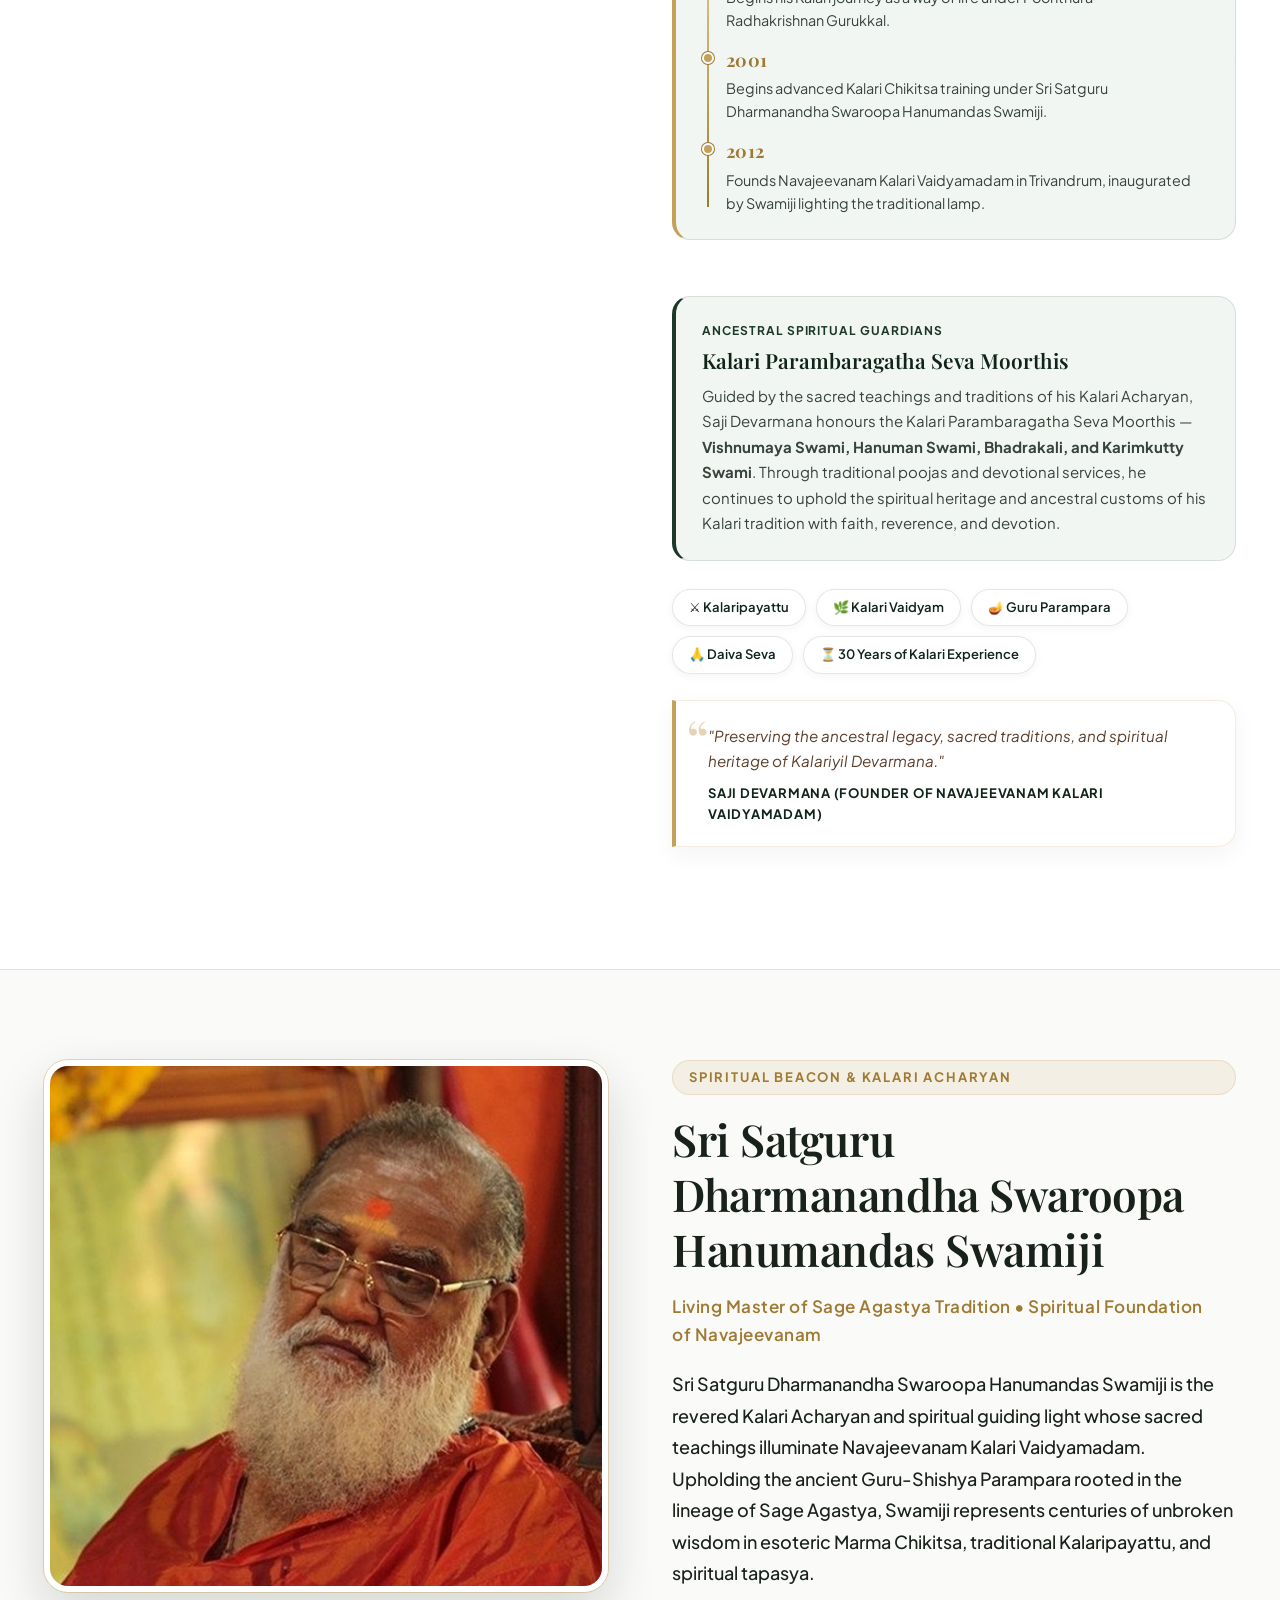
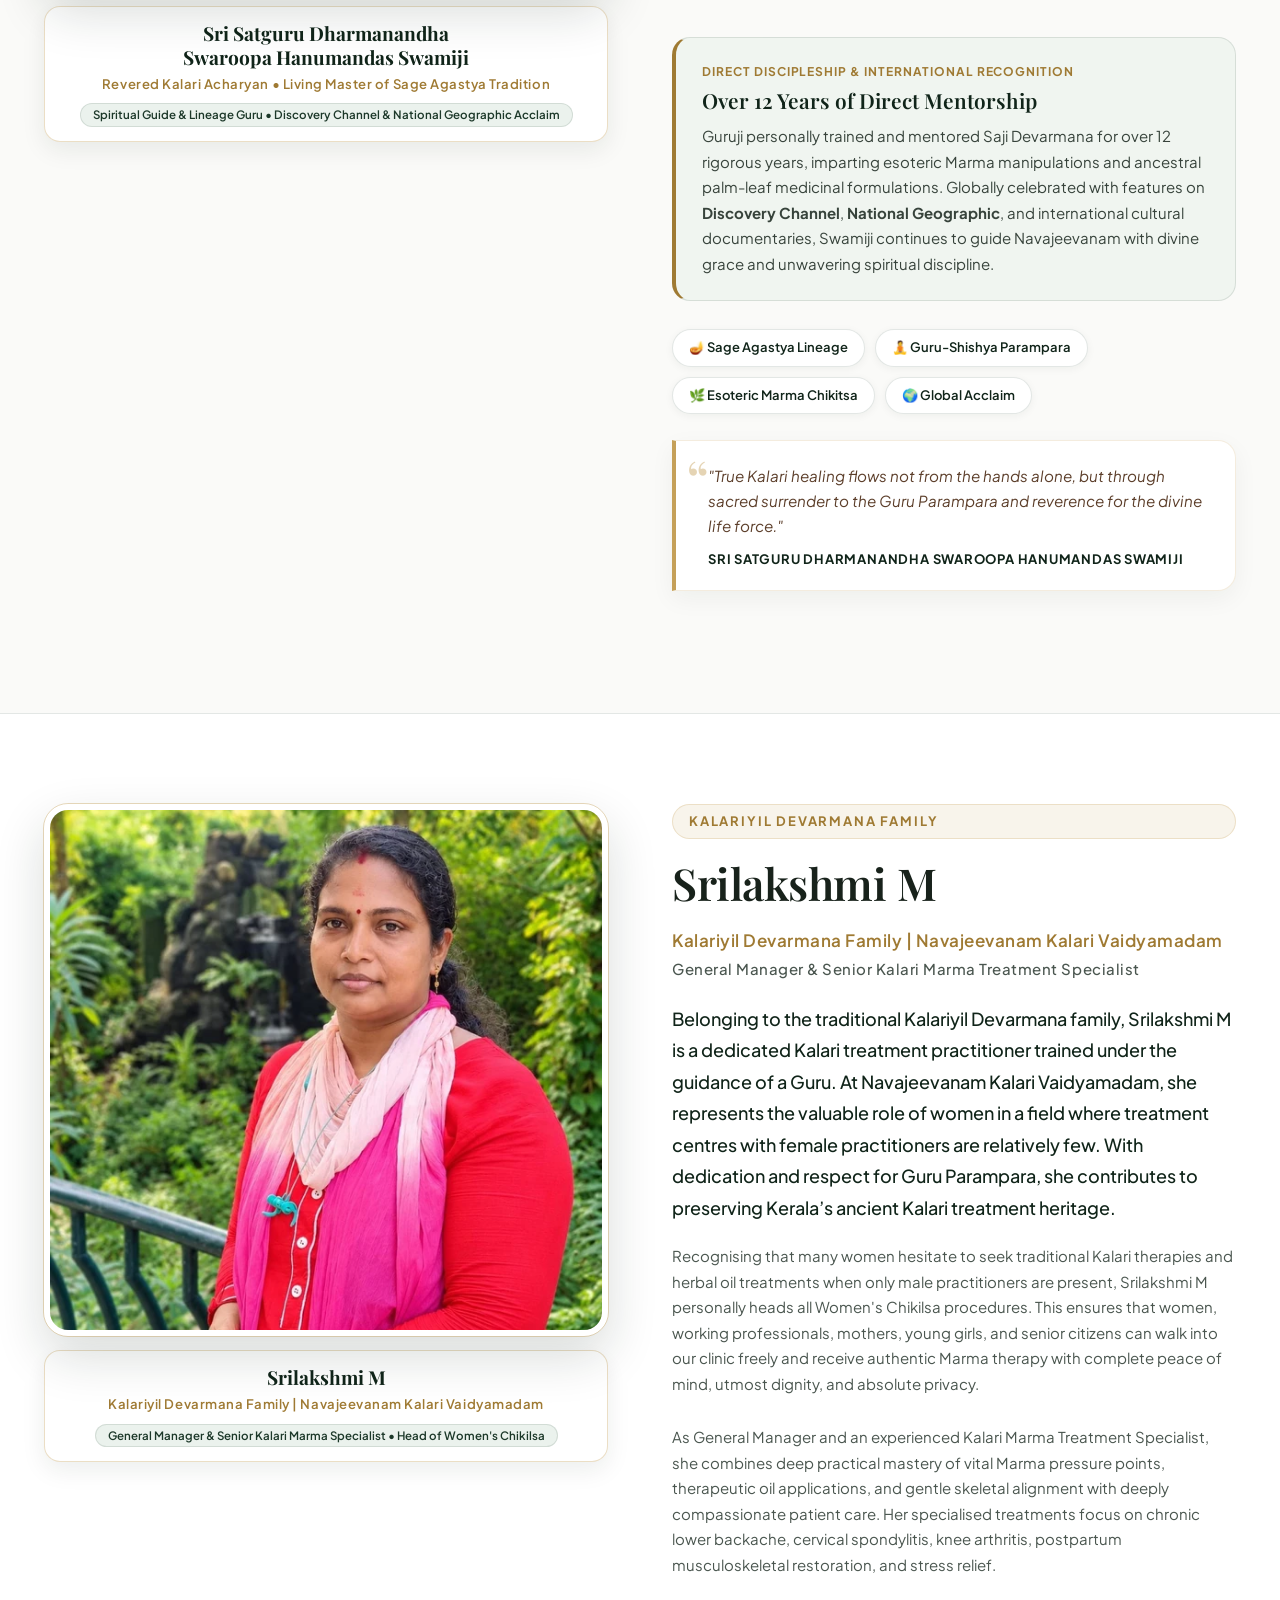
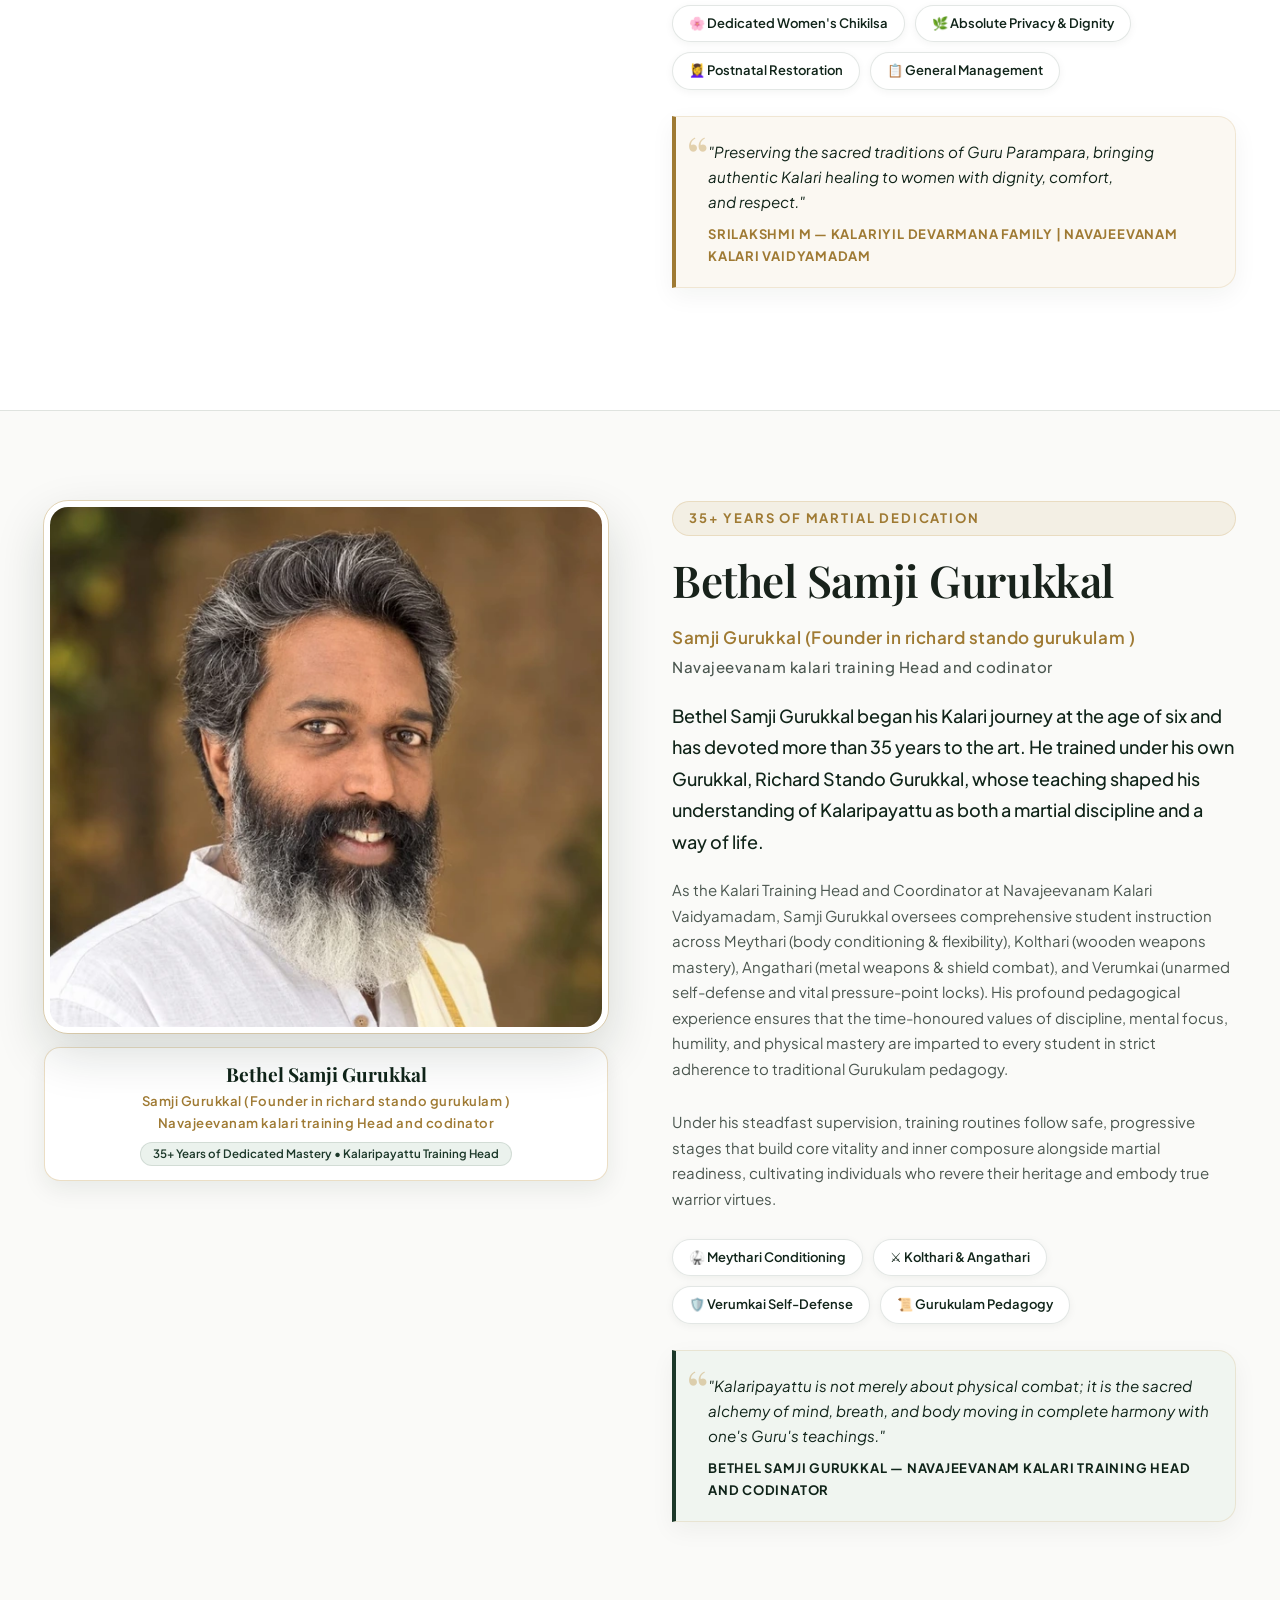
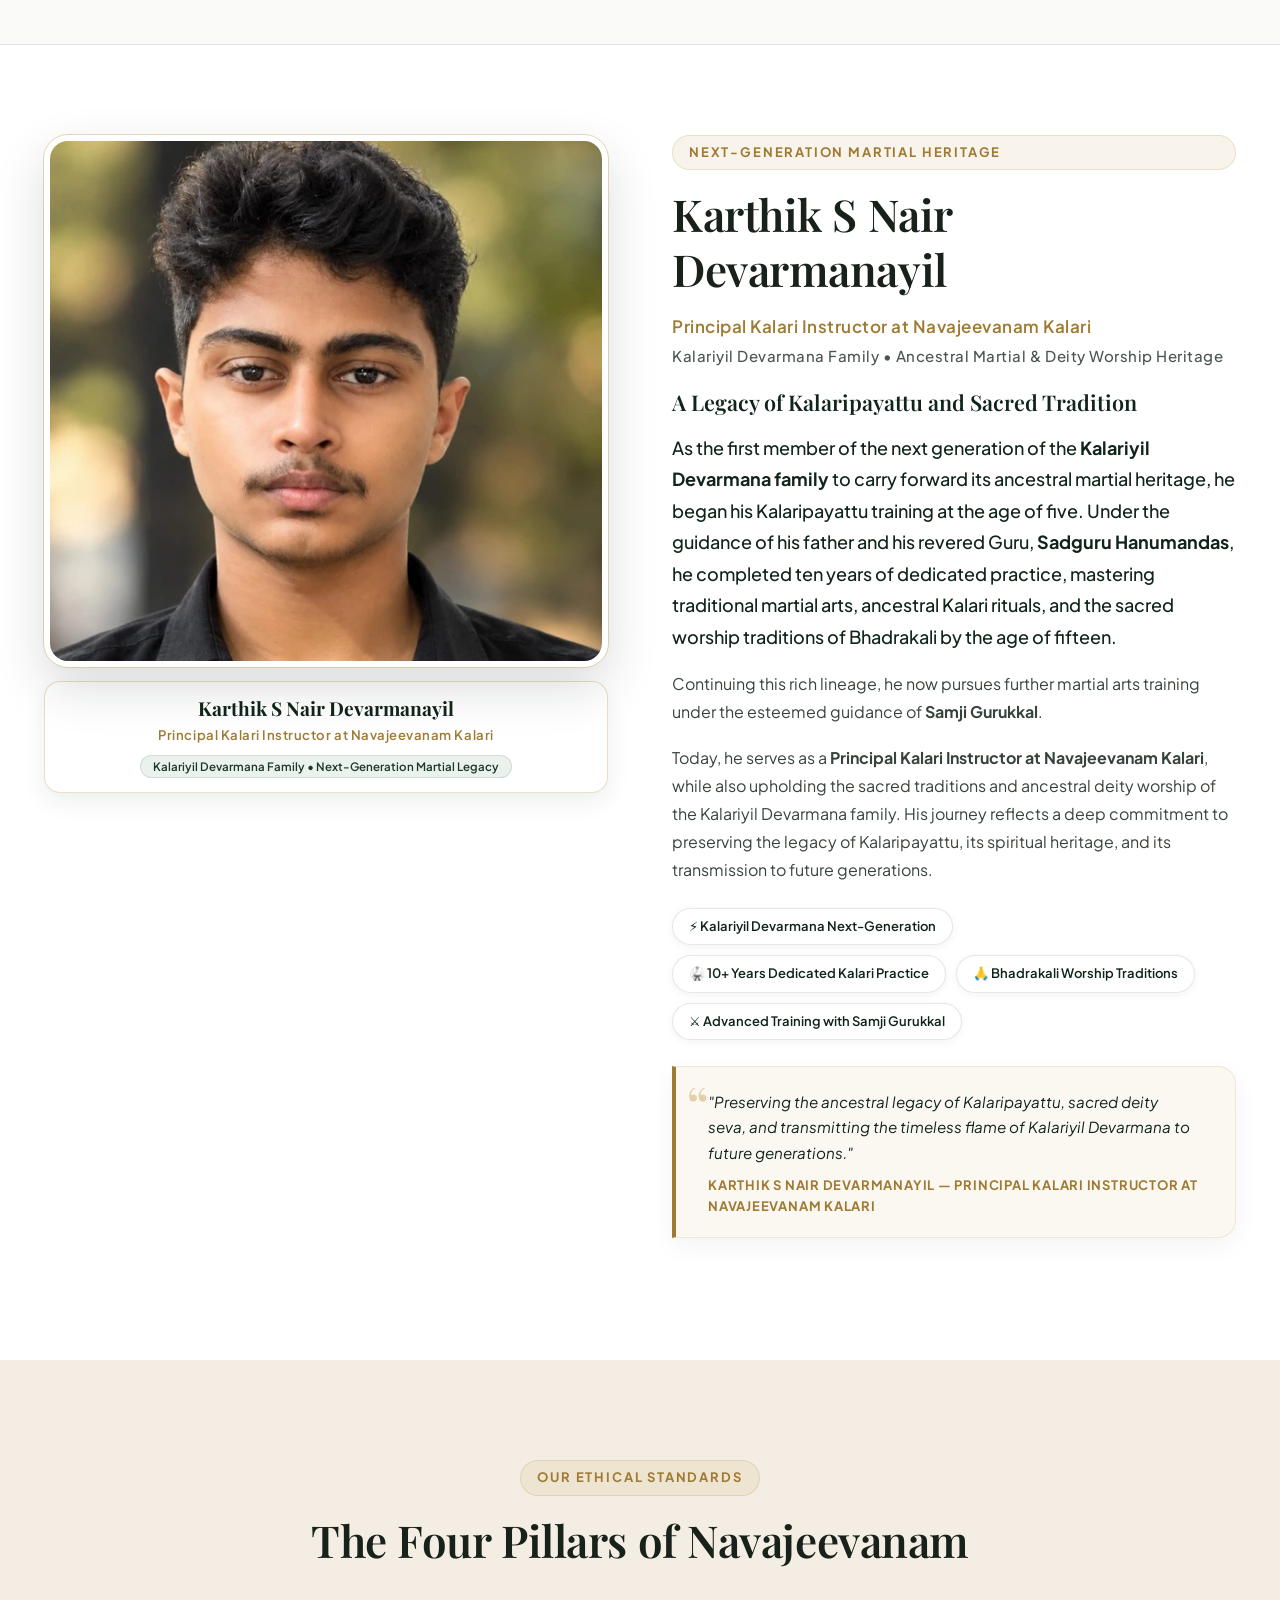
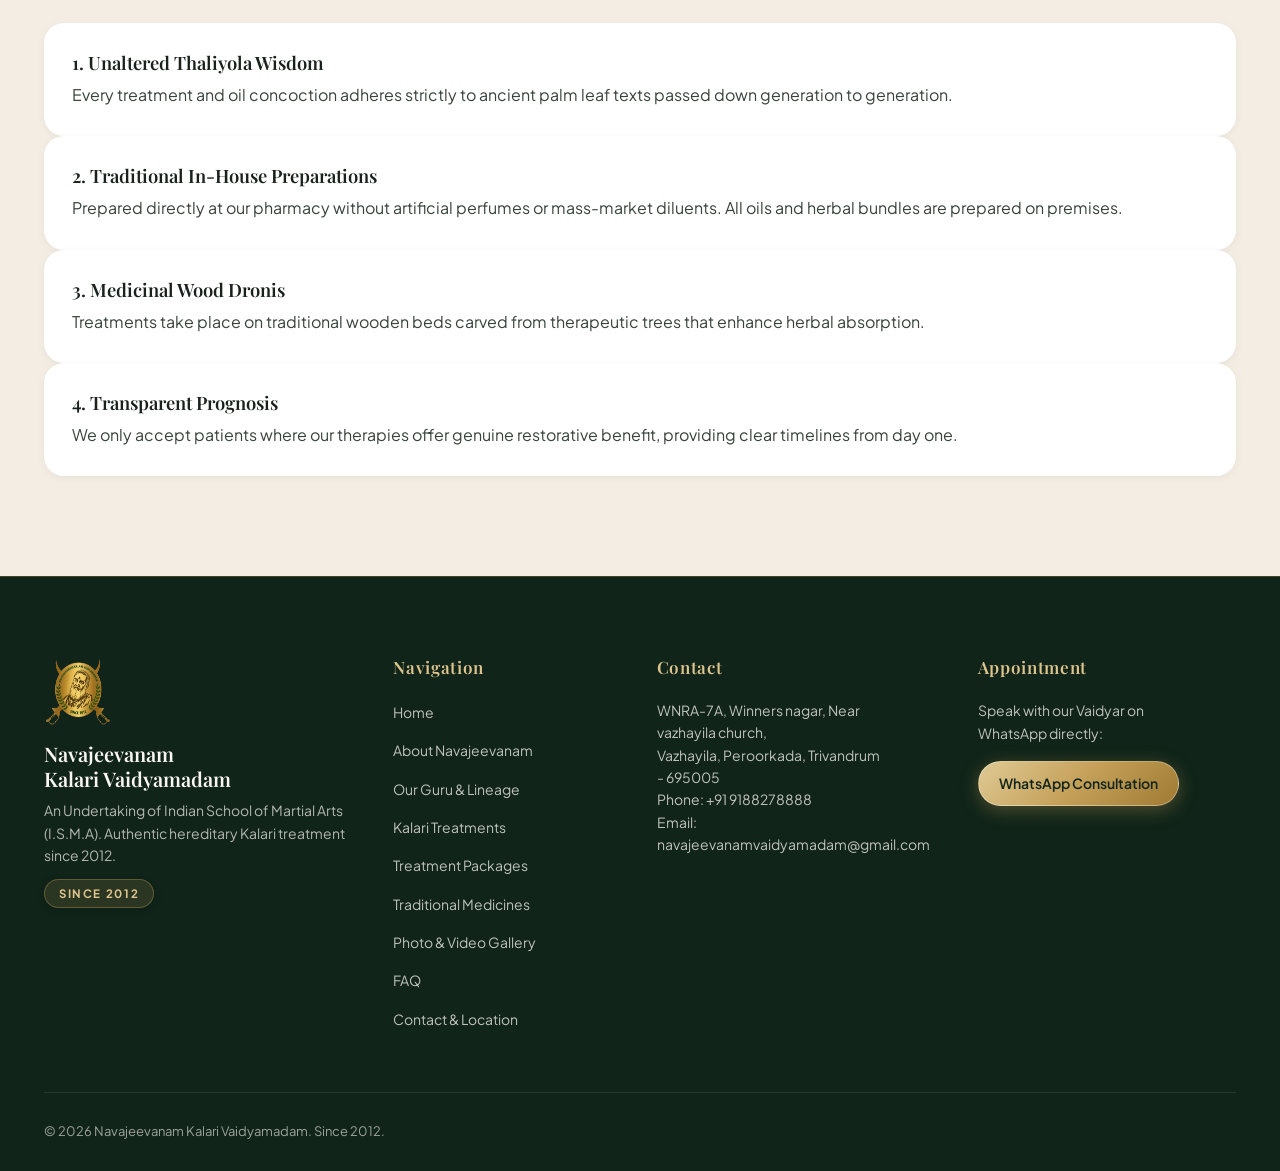
==== commit 55f8df2c: "Enlarge header logo & brand title; center Satguru portrait in gallery mobile view" ====
--- a/about.html
+++ b/about.html
@@ -83,7 +83,7 @@
   <header class="site-header header-wrapper">
     <nav class="nav-container nav-pill">
       <a href="index.html" class="nav-brand" aria-label="NAVAJEEVANAM KALARI VAIDYAMADAM · SINCE 2012">
-        <img src="assets/logo/navajeevanam-logo-nobg.png" alt="Navajeevanam Emblem" class="nav-logo-img" width="48" height="48">
+        <img src="assets/logo/navajeevanam-logo-nobg.png" alt="Navajeevanam Emblem" class="nav-logo-img" width="70" height="70">
         <div class="nav-brand-text">
           <span class="nav-brand-name">NAVAJEEVANAM</span>
           <span class="nav-brand-sub">KALARI VAIDYAMADAM · SINCE 2012</span>
--- a/css/style.css
+++ b/css/style.css
@@ -61,7 +61,7 @@
 
 html {
   scroll-behavior: smooth;
-  scroll-padding-top: 64px;
+  scroll-padding-top: 78px;
   font-size: 16px;
   -webkit-text-size-adjust: 100%;
   overflow-x: hidden;
@@ -70,15 +70,15 @@
 }
 
 [id] {
-  scroll-margin-top: 64px;
+  scroll-margin-top: 78px;
 }
 
 @media (min-width: 1024px) {
   html {
-    scroll-padding-top: 72px;
+    scroll-padding-top: 90px;
   }
   [id] {
-    scroll-margin-top: 72px;
+    scroll-margin-top: 90px;
   }
 }
 
@@ -394,28 +394,28 @@
   top: 0;
   z-index: 1000;
   width: 100%;
-  height: 64px;
+  height: 78px;
   padding: 0;
   margin: 0;
   pointer-events: auto;
-  background: rgba(10, 29, 19, 0.72);
+  background: rgba(10, 29, 19, 0.76);
   backdrop-filter: blur(18px) saturate(140%);
   -webkit-backdrop-filter: blur(18px) saturate(140%);
-  border-bottom: 1px solid rgba(197, 160, 89, 0.18);
+  border-bottom: 1px solid rgba(197, 160, 89, 0.22);
   box-shadow: none;
   transition: background var(--transition-normal), box-shadow var(--transition-normal), height var(--transition-normal);
 }
 
 .site-header.scrolled,
 .header-wrapper.scrolled {
-  background: rgba(10, 29, 19, 0.88);
-  box-shadow: 0 4px 20px rgba(0, 0, 0, 0.25);
+  background: rgba(10, 29, 19, 0.92);
+  box-shadow: 0 4px 20px rgba(0, 0, 0, 0.35);
 }
 
 @media (min-width: 1024px) {
   .site-header,
   .header-wrapper {
-    height: 72px;
+    height: 90px;
   }
 }
 
@@ -463,29 +463,36 @@
 .nav-brand {
   display: inline-flex;
   align-items: center;
-  gap: 10px;
+  gap: 12px;
   flex-shrink: 0;
   text-decoration: none;
 }
 
-/* Luxury Emblem Logo */
+@media (min-width: 1024px) {
+  .nav-brand {
+    gap: 16px;
+  }
+}
+
+/* Luxury Emblem Logo (Enlarged per client specification) */
 .nav-logo-img {
-  width: 40px;
-  height: 40px;
+  width: 56px;
+  height: 56px;
   object-fit: cover;
   border-radius: 50%;
-  border: 1.5px solid var(--gold-primary);
-  background: radial-gradient(circle, rgba(197, 160, 89, 0.25) 0%, rgba(10, 29, 19, 0.9) 100%);
-  padding: 1px;
+  border: 2px solid var(--gold-primary);
+  background: radial-gradient(circle, rgba(197, 160, 89, 0.28) 0%, rgba(10, 29, 19, 0.95) 100%);
+  padding: 2px;
   flex-shrink: 0;
-  box-shadow: 0 2px 8px rgba(0, 0, 0, 0.35);
-  transition: transform var(--transition-fast), border-color var(--transition-fast);
+  box-shadow: 0 4px 14px rgba(0, 0, 0, 0.4), 0 0 12px rgba(197, 160, 89, 0.28);
+  transition: transform var(--transition-fast), border-color var(--transition-fast), box-shadow var(--transition-fast);
 }
 
 @media (min-width: 1024px) {
   .nav-logo-img {
-    width: 48px;
-    height: 48px;
+    width: 70px;
+    height: 70px;
+    box-shadow: 0 6px 18px rgba(0, 0, 0, 0.45), 0 0 16px rgba(197, 160, 89, 0.35);
   }
 }
 
@@ -502,35 +509,37 @@
 
 .nav-brand-name {
   font-family: var(--font-serif);
-  font-size: 18px;
+  font-size: 21px;
   font-weight: 600;
   color: #FFFFFF;
-  line-height: 1.1;
+  line-height: 1.12;
   text-transform: uppercase;
-  letter-spacing: 0.06em;
+  letter-spacing: 0.05em;
   white-space: nowrap;
 }
 
 @media (min-width: 1024px) {
   .nav-brand-name {
-    font-size: 20px;
+    font-size: 26px;
+    letter-spacing: 0.06em;
   }
 }
 
 .nav-brand-sub {
-  font-size: 9.5px;
+  font-size: 10.5px;
   letter-spacing: 0.16em;
   text-transform: uppercase;
   color: var(--gold-light);
   font-weight: 600;
-  line-height: 1.2;
-  margin-top: 2px;
+  line-height: 1.25;
+  margin-top: 3px;
   white-space: nowrap;
 }
 
 @media (min-width: 1024px) {
   .nav-brand-sub {
-    font-size: 10.5px;
+    font-size: 12px;
+    letter-spacing: 0.18em;
   }
 }
 
@@ -2807,6 +2816,7 @@
   width: 100%;
   height: 100%;
   object-fit: cover;
+  object-position: center top;
   transition: transform var(--transition-normal);
 }
 
--- a/css/responsive.css
+++ b/css/responsive.css
@@ -619,7 +619,11 @@
   }
 
   .gallery-card-item {
-    height: 240px !important;
+    height: 260px !important;
+  }
+
+  .gallery-card-item img {
+    object-position: center top !important;
   }
 
   .gallery-card-overlay {
